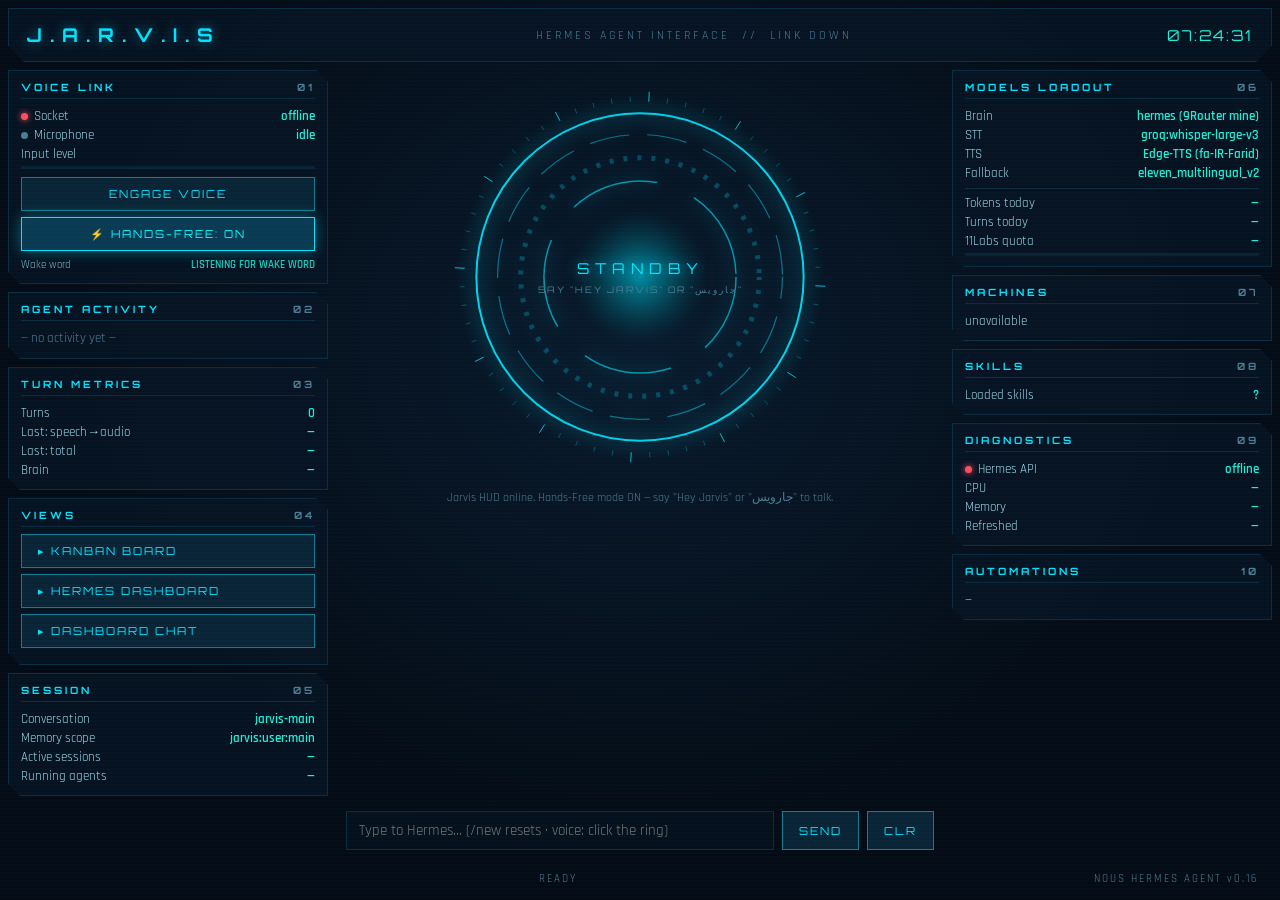
==== server/hud/index.html @ f16471d5 "fix(stt): remove artificial hallucination filter that dropped valid user speech" ====
<!DOCTYPE html>
<html lang="en">
<head>
<meta charset="utf-8">
<meta name="viewport" content="width=device-width, initial-scale=1">
<title>JARVIS</title>
<meta name="apple-mobile-web-app-capable" content="yes">
<meta name="apple-mobile-web-app-status-bar-style" content="black-translucent">
<meta name="apple-mobile-web-app-title" content="JARVIS">
<meta name="theme-color" content="#050b14">
<link rel="preconnect" href="https://fonts.googleapis.com">
<link href="https://fonts.googleapis.com/css2?family=Orbitron:wght@500;700&family=Rajdhani:wght@400;500;600&display=swap" rel="stylesheet">
<style>
:root{
  --bg:#050b14; --panel:#081523cc; --line:#0e2c40;
  --cyan:#00e5ff; --cyan-dim:#0a7f96; --teal:#19f0d8;
  --amber:#ffb300; --red:#ff4d5e; --txt:#9fd8e8; --txt-dim:#4d7d92;
}
*{box-sizing:border-box;margin:0;padding:0}
html,body{height:100%}
body{
  background:radial-gradient(ellipse at 50% 38%, #0a1a2c 0%, var(--bg) 65%);
  color:var(--txt); font-family:'Rajdhani',sans-serif; overflow:hidden;
}
body::after{ /* scanlines */
  content:""; position:fixed; inset:0; pointer-events:none; z-index:9;
  background:repeating-linear-gradient(0deg, transparent 0 2px, #00e5ff05 2px 4px);
}
#grid{display:grid; grid-template-columns:320px 1fr 320px; grid-template-rows:54px 1fr 26px; height:100vh; gap:8px; padding:8px}
header{
  grid-column:1/4; display:flex; align-items:center; justify-content:space-between;
  border:1px solid var(--line); background:var(--panel); padding:0 18px;
  clip-path:polygon(0 0,100% 0,100% 70%,calc(100% - 16px) 100%,16px 100%,0 70%);
}
header h1{font-family:'Orbitron'; font-size:19px; letter-spacing:8px; color:var(--cyan); text-shadow:0 0 12px #00e5ff88}
header .sub{font-size:12px; letter-spacing:3px; color:var(--txt-dim)}
#clock{font-family:'Orbitron'; font-size:15px; letter-spacing:2px; color:var(--teal)}
.col{display:flex; flex-direction:column; gap:8px; overflow-y:auto; scrollbar-width:thin; scrollbar-color:var(--line) transparent}
.panel{
  border:1px solid var(--line); background:var(--panel); padding:10px 12px; position:relative;
  clip-path:polygon(0 0,calc(100% - 12px) 0,100% 12px,100% 100%,12px 100%,0 calc(100% - 12px));
}
.panel h2{
  font-family:'Orbitron'; font-size:10px; letter-spacing:3px; color:var(--cyan);
  border-bottom:1px solid var(--line); padding-bottom:5px; margin-bottom:7px;
  display:flex; justify-content:space-between;
}
.panel h2 .num{color:var(--txt-dim)}
.kv{display:flex; justify-content:space-between; font-size:13px; padding:1.5px 0}
.kv b{color:var(--teal); font-weight:600; text-align:right; max-width:60%; overflow:hidden; text-overflow:ellipsis; white-space:nowrap}
.ok{color:var(--teal)} .warn{color:var(--amber)} .err{color:var(--red)}
.dot{display:inline-block;width:7px;height:7px;border-radius:50%;margin-right:6px;background:var(--txt-dim)}
.dot.on{background:var(--teal); box-shadow:0 0 6px var(--teal)}
.dot.off{background:var(--red); box-shadow:0 0 6px var(--red)}
#center{display:flex; flex-direction:column; align-items:center; justify-content:flex-start; position:relative; overflow:hidden}
#reactorWrap{position:relative; width:min(46vh,440px); height:min(46vh,440px); cursor:pointer; flex-shrink:0}
#reactor{width:100%; height:100%}
#coreState{
  position:absolute; inset:0; display:flex; flex-direction:column; align-items:center; justify-content:center;
  pointer-events:none; font-family:'Orbitron';
}
#coreState .st{font-size:15px; letter-spacing:6px; color:var(--cyan); text-shadow:0 0 14px #00e5ffaa}
#coreState .hint{font-size:9px; letter-spacing:2px; color:var(--txt-dim); margin-top:6px}
#feed{
  width:100%; max-width:680px; flex:1; overflow-y:auto; margin-top:4px; padding:0 10px;
  display:flex; flex-direction:column; gap:6px; scrollbar-width:thin;
}
.msg{font-size:14.5px; line-height:1.35; padding:7px 11px; border:1px solid var(--line); background:#08152399; max-width:88%}
.msg.you{align-self:flex-end; border-color:#205a6e; color:#cfeefb}
.msg.jarvis{align-self:flex-start; border-left:2px solid var(--cyan)}
.msg.sys{align-self:center; color:var(--txt-dim); font-size:12px; border:none; background:none; padding:2px}
#chatRow{display:flex; gap:8px; width:100%; max-width:680px; padding:8px 10px}
#chatInput{
  flex:1; background:#06101c; border:1px solid var(--line); color:#cfeefb; padding:9px 12px;
  font-family:'Rajdhani'; font-size:15px; outline:none;
}
#chatInput:focus{border-color:var(--cyan-dim); box-shadow:0 0 8px #00e5ff33}
button.btn{
  background:#0a2435; color:var(--cyan); border:1px solid var(--cyan-dim); padding:9px 16px;
  font-family:'Orbitron'; font-size:11px; letter-spacing:2px; cursor:pointer;
}
button.btn:hover{background:#0e3349; box-shadow:0 0 10px #00e5ff44}
button.btn.danger{color:var(--red); border-color:#7a2a33; background:#240a0e}
button.btn.danger:hover{background:#3a0e15; box-shadow:0 0 10px #ff4d5e55}
button.btn.amber{color:var(--amber); border-color:#7a5a1a; background:#241c0a}
button.btn.vox-active{color:#00ffff; border-color:#00e5ff; background:#0b3b52; box-shadow:0 0 14px #00e5ff66}
#stopBtn{display:none}
#approvals{position:absolute; top:8px; left:50%; transform:translateX(-50%); z-index:20; width:min(560px,92%); display:flex; flex-direction:column; gap:8px}
.appr{border:1px solid var(--amber); background:#1a1305f2; padding:12px 14px;
  box-shadow:0 0 24px #ffb30044; animation:apprIn .25s ease-out}
@keyframes apprIn{from{transform:translateY(-12px);opacity:0}to{transform:none;opacity:1}}
.appr h3{font-family:'Orbitron'; font-size:11px; letter-spacing:3px; color:var(--amber); margin-bottom:6px}
.appr pre{font-size:12px; color:#ffd98a; white-space:pre-wrap; word-break:break-all; max-height:90px; overflow-y:auto; margin-bottom:9px}
.appr .row{display:flex; gap:10px}
.msg.live{opacity:.65; font-style:italic}
/* ---- pop-up viewer (kanban / dashboard) ---- */
#viewer{position:fixed; inset:0; z-index:40; display:none; align-items:center; justify-content:center;
  background:#02060cd9; backdrop-filter:blur(4px)}
#viewer.open{display:flex}
#viewerBox{width:90%; height:90%; position:relative; background:#050b14;
  border:1px solid var(--cyan-dim); box-shadow:0 0 60px #00e5ff2e, inset 0 0 40px #00e5ff08;
  animation:viewIn .32s cubic-bezier(.2,.9,.3,1.2);
  clip-path:polygon(0 0,calc(100% - 22px) 0,100% 22px,100% 100%,22px 100%,0 calc(100% - 22px))}
@keyframes viewIn{from{transform:scale(.88) translateY(20px);opacity:0}to{transform:none;opacity:1}}
#viewerBar{display:flex; align-items:center; justify-content:space-between; height:40px;
  padding:0 14px; border-bottom:1px solid var(--line); background:#081523}
#viewerBar h3{font-family:'Orbitron'; font-size:12px; letter-spacing:4px; color:var(--cyan);
  text-shadow:0 0 10px #00e5ff66}
#viewerBar .vbtns{display:flex; gap:8px}
#viewerIframe{width:100%; height:calc(100% - 40px); border:0; background:#0a1420}
#viewerBox::before,#viewerBox::after{content:""; position:absolute; width:26px; height:26px;
  border:2px solid var(--cyan); pointer-events:none}
#viewerBox::before{top:-2px; left:-2px; border-right:none; border-bottom:none}
#viewerBox::after{bottom:-2px; right:-2px; border-left:none; border-top:none}
.viewBtn{display:block; width:100%; text-align:left; margin-bottom:6px}

/* ---------------- boot sequence ---------------- */
#boot{position:fixed; inset:0; z-index:100; background:#020509; display:flex;
  flex-direction:column; align-items:center; justify-content:center; transition:opacity .7s}
#boot.done{opacity:0; pointer-events:none}
#boot::after{content:""; position:absolute; inset:0; pointer-events:none;
  background:repeating-linear-gradient(0deg, transparent 0 3px, #00e5ff06 3px 6px)}
#bootLogo{font-family:'Orbitron'; font-size:clamp(22px,5vw,38px); letter-spacing:14px;
  color:var(--cyan); text-shadow:0 0 34px #00e5ff99; animation:bootPulse 1.4s ease-in-out infinite}
#bootSub{font-size:11px; letter-spacing:6px; color:var(--txt-dim); margin-top:10px}
#bootLines{margin-top:30px; font-size:13px; letter-spacing:2px; color:var(--txt-dim);
  width:min(360px,80vw); min-height:140px; font-family:'Rajdhani'}
#bootLines div{opacity:0; animation:lineIn .2s forwards; padding:2px 0}
#bootLines div b{color:var(--teal); float:right}
@keyframes lineIn{to{opacity:1}}
@keyframes bootPulse{50%{opacity:.5}}
body.booting .panel, body.booting header, body.booting footer,
body.booting #chatRow, body.booting #reactorWrap, body.booting #feed{opacity:0}
body.booted .panel{animation:panelIn .55s backwards}
body.booted header{animation:panelIn .4s backwards}
@keyframes panelIn{0%{opacity:0; transform:translateY(10px)}55%{opacity:.45}65%{opacity:.95}
  75%{opacity:.35}85%{opacity:1}100%{opacity:1; transform:none}}

/* ---------------- holographic media panels ---------------- */
#holoStage{position:fixed; inset:0; z-index:38; pointer-events:none;
  perspective:1200px; transform-style:preserve-3d; overflow:hidden}
#grid{transition:transform .45s ease, filter .45s ease}
#grid.dolly{transform:scale(1.02); filter:brightness(.7)}
.holo{position:absolute; pointer-events:auto; transform-style:preserve-3d;
  --enterRotY:-20deg; --bankX:0px;
  width:min(62vw,900px); height:min(58vh,540px);
  left:50%; top:45%; translate:-50% -50%;
  background:#081523f2; border:1px solid var(--cyan-dim);
  box-shadow:0 0 40px #00e5ff33, inset 0 0 60px #00e5ff0a;
  clip-path:polygon(0 0,calc(100% - 18px) 0,100% 18px,100% 100%,18px 100%,0 calc(100% - 18px));
  animation:holoApproach .65s cubic-bezier(.34,1.56,.64,1) both}
.holo.pos-left{left:19%; --enterRotY:38deg; --bankX:-55vw; width:min(31vw,480px); height:min(40vh,380px)}
.holo.pos-right{left:81%; --enterRotY:-38deg; --bankX:55vw; width:min(31vw,480px); height:min(40vh,380px)}
@keyframes holoApproach{
  0%{opacity:0; filter:blur(10px) brightness(2.2);
     transform:translateX(var(--bankX)) translateZ(-800px) rotateX(35deg) rotateY(var(--enterRotY)) scale(.3)}
  55%{opacity:.85; filter:blur(2px) brightness(1.45);
     transform:translateX(calc(var(--bankX)*.15)) translateZ(-160px) rotateX(8deg) rotateY(calc(var(--enterRotY)*.35)) scale(.92)}
  100%{opacity:1; filter:none; transform:translateX(0) translateZ(0) rotateX(0) rotateY(0) scale(1)}}
.holo.idle{animation:holoIdle 4s ease-in-out infinite}
@keyframes holoIdle{
  0%,100%{transform:translateY(0); box-shadow:0 0 40px #00e5ff33, inset 0 0 60px #00e5ff0a}
  50%{transform:translateY(-3px); box-shadow:0 0 54px #00e5ff4d, inset 0 0 60px #00e5ff14}}
.holo.dismiss{animation:holoDismiss .6s cubic-bezier(.55,0,.85,.36) both}
.holo.dismiss .holoContentWrap{filter:saturate(0) brightness(1.6) contrast(1.4)}
@keyframes holoDismiss{
  0%{opacity:1; transform:none; filter:none}
  35%{opacity:.9; filter:blur(1px) brightness(1.5)}
  100%{opacity:0; filter:blur(14px);
    transform:translateX(calc(var(--bankX)*-.3)) translateZ(-900px) rotateX(-25deg) rotateY(calc(var(--enterRotY)*-1)) scale(.25)}}
.holoFrame{position:absolute; inset:0; width:100%; height:100%; pointer-events:none}
.holoFrame rect{fill:none; stroke:var(--cyan); stroke-width:1.5; opacity:.9;
  stroke-dasharray:100; stroke-dashoffset:100; animation:holoTrace .5s linear .15s forwards}
@keyframes holoTrace{to{stroke-dashoffset:0}}
.holoFrame path{fill:none; stroke:var(--cyan); stroke-width:2.5; opacity:0;
  filter:drop-shadow(0 0 5px var(--cyan)); animation:holoCorner .12s steps(2) .55s forwards}
@keyframes holoCorner{to{opacity:1}}
.holoBar{position:absolute; top:0; left:0; right:0; height:30px; z-index:3; display:flex;
  align-items:center; justify-content:space-between; padding:0 12px;
  border-bottom:1px solid var(--line); background:#08152399;
  font-family:'Orbitron'; font-size:10px; letter-spacing:3px; color:var(--cyan)}
.holoBar .hx{cursor:pointer; color:var(--red); font-size:13px; padding:0 4px}
.holoContentWrap{position:absolute; inset:30px 8px 8px 8px; opacity:0;
  animation:holoBodyIn .3s steps(3) .35s forwards; overflow:hidden; background:#050b14}
@keyframes holoBodyIn{0%{opacity:0}45%{opacity:.35}70%{opacity:.85}100%{opacity:1}}
.holoContent{width:100%; height:100%; border:0; object-fit:contain; background:#050b14}
.holoHex{position:absolute; inset:30px 8px 8px 8px; pointer-events:none; opacity:.5;
  background:url("data:image/svg+xml,%3Csvg xmlns='http://www.w3.org/2000/svg' width='28' height='32'%3E%3Cpath d='M14 1 27 8.5v15L14 31 1 23.5v-15z' fill='none' stroke='%2300e5ff' stroke-opacity='.3'/%3E%3C/svg%3E");
  animation:holoHexOut .4s ease .65s forwards}
@keyframes holoHexOut{to{opacity:0}}
.holoScan{position:absolute; inset:30px 8px 8px 8px; pointer-events:none; z-index:2; opacity:0;
  background:linear-gradient(180deg, transparent 0%, #00e5ff22 44%, #00e5ffbb 50%, #00e5ff22 56%, transparent 100%);
  background-size:100% 300%; animation:holoScanSweep .42s linear .33s}
@keyframes holoScanSweep{0%{opacity:1; background-position:0 -100%}100%{opacity:0; background-position:0 200%}}
.holoChroma{position:absolute; inset:0; pointer-events:none; z-index:2; mix-blend-mode:screen;
  opacity:0; animation:holoChromaFlick .38s steps(4) .35s}
.holoChroma.c1{box-shadow:inset 0 0 0 2px #ff00ff66; transform:translateX(2px)}
.holoChroma.c2{box-shadow:inset 0 0 0 2px #00ffff66; transform:translateX(-2px)}
@keyframes holoChromaFlick{0%{opacity:.85}60%{opacity:.4}100%{opacity:0}}
.holoBoot{position:absolute; right:12px; bottom:8px; z-index:3; pointer-events:none;
  font-family:monospace; font-size:9px; line-height:1.3; color:var(--teal);
  text-align:right; opacity:.85; transition:opacity .6s}

/* ---------------- mobile / narrow screens ---------------- */
@media (max-width:880px){
  .holo,.holo.pos-left,.holo.pos-right{width:94vw; height:50vh; left:50%}
  body{overflow-y:auto; overflow-x:hidden}
  #grid{display:flex; flex-direction:column; height:auto; min-height:100dvh; gap:8px}
  header{position:sticky; top:0; z-index:15; flex-shrink:0}
  header h1{font-size:15px; letter-spacing:4px}
  header .sub{display:none}
  #clock{font-size:12px}
  #center{order:1; min-height:0}
  #reactorWrap{width:min(62vw,260px); height:min(62vw,260px)}
  #coreState .st{font-size:12px; letter-spacing:4px}
  #coreState .hint{font-size:8px}
  #feed{max-height:34dvh; min-height:90px}
  .col{order:2; overflow:visible; flex-shrink:0}
  .col:last-of-type{order:3}
  footer{order:4; flex-shrink:0; padding:6px 14px}
  #viewerBox{width:97%; height:94%}
  #approvals{width:94%}
}
#activity{max-height:150px; overflow-y:auto; font-size:12.5px}
#activity div{padding:2px 0; color:var(--txt-dim)}
#activity div b{color:var(--amber)}
#skillsList,#jobsList{max-height:130px; overflow-y:auto; font-size:12.5px}
#toolsetList{max-height:170px; overflow-y:auto; scrollbar-width:thin}
#skillsList div,#jobsList div{padding:1.5px 0; white-space:nowrap; overflow:hidden; text-overflow:ellipsis}
footer{
  grid-column:1/4; display:flex; align-items:center; justify-content:space-between;
  font-size:11px; letter-spacing:2px; color:var(--txt-dim); padding:0 14px;
}
.bar{height:3px; background:#0a2435; margin-top:3px}
.bar i{display:block; height:100%; background:linear-gradient(90deg,var(--cyan-dim),var(--cyan)); width:0%; transition:width .4s}
</style>
</head>
<body>
<div id="pinGate" style="display:none; position:fixed; inset:0; z-index:200; background:#020509f2;
  flex-direction:column; align-items:center; justify-content:center; gap:14px">
  <div style="font-family:'Orbitron'; font-size:18px; letter-spacing:8px; color:var(--cyan); text-shadow:0 0 20px #00e5ff88">ACCESS CODE</div>
  <input id="pinInput" type="password" autocomplete="off" style="background:#06101c; border:1px solid var(--cyan-dim);
    color:#cfeefb; padding:10px 14px; font-family:'Orbitron'; font-size:16px; letter-spacing:4px; text-align:center; width:240px; outline:none">
  <button class="btn" id="pinBtn">AUTHENTICATE</button>
  <div id="pinMsg" style="font-size:12px; color:var(--txt-dim); letter-spacing:2px">&nbsp;</div>
</div>
<div id="boot">
  <div id="bootLogo">J.A.R.V.I.S</div>
  <div id="bootSub">HERMES NEURAL INTERFACE</div>
  <div id="bootLines"></div>
</div>
<div id="grid">
  <header>
    <h1>J.A.R.V.I.S</h1>
    <div class="sub">HERMES AGENT INTERFACE &nbsp;//&nbsp; <span id="connState">LINK DOWN</span></div>
    <div id="clock">--:--:--</div>
  </header>

  <!-- LEFT COLUMN -->
  <div class="col">
    <div class="panel"><h2><span>VOICE LINK</span><span class="num">01</span></h2>
      <div class="kv"><span><span class="dot" id="wsDot"></span>Socket</span><b id="wsState">offline</b></div>
      <div class="kv"><span><span class="dot" id="micDot"></span>Microphone</span><b id="micState">idle</b></div>
      <div class="kv"><span>Input level</span><b>&nbsp;</b></div>
      <div class="bar"><i id="levelBar"></i></div>
      <div style="margin-top:8px; display:flex; gap:6px">
        <button class="btn" id="talkBtn" style="flex:1">ENGAGE VOICE</button>
        <button class="btn danger" id="stopBtn">■ STOP</button>
      </div>
      <div style="margin-top:6px; display:flex; gap:6px">
        <button class="btn vox-active" id="voxBtn" style="flex:1" title="Hands-Free Mode: Say 'Hey Jarvis' or 'جارویس' to talk. Pauses auto-send. [Shortcut: H]">⚡ HANDS-FREE: ON</button>
      </div>
      <div class="kv" id="voxStatusRow" style="margin-top:5px; font-size:11px; opacity:0.85; display:flex">
        <span>Wake word</span><b id="voxWakeLabel" style="color:var(--cyan)">"Hey Jarvis" / "جارویس"</b>
      </div>
    </div>
    <div class="panel"><h2><span>AGENT ACTIVITY</span><span class="num">02</span></h2>
      <div id="activity"><div>— no activity yet —</div></div>
    </div>
    <div class="panel"><h2><span>TURN METRICS</span><span class="num">03</span></h2>
      <div class="kv"><span>Turns</span><b id="mTurns">0</b></div>
      <div class="kv"><span>Last: speech→audio</span><b id="mFirst">—</b></div>
      <div class="kv"><span>Last: total</span><b id="mTotal">—</b></div>
      <div class="kv"><span>Brain</span><b id="mBrain">—</b></div>
    </div>
    <div class="panel"><h2><span>VIEWS</span><span class="num">04</span></h2>
      <button class="btn viewBtn" onclick="openView('KANBAN','/kanban')">▸ KANBAN BOARD</button>
      <button class="btn viewBtn" onclick="openView('HERMES DASHBOARD','/')">▸ HERMES DASHBOARD</button>
      <button class="btn viewBtn" onclick="openView('CHAT','/chat')">▸ DASHBOARD CHAT</button>
    </div>
    <div class="panel"><h2><span>SESSION</span><span class="num">05</span></h2>
      <div class="kv"><span>Conversation</span><b>jarvis-main</b></div>
      <div class="kv"><span>Memory scope</span><b>jarvis:user:main</b></div>
      <div class="kv"><span>Active sessions</span><b id="hSessions">—</b></div>
      <div class="kv"><span>Running agents</span><b id="hAgents">—</b></div>
    </div>
  </div>

  <!-- CENTER -->
  <div id="center">
    <div id="approvals"></div>
    <div id="reactorWrap" title="Click to talk">
      <canvas id="reactor"></canvas>
      <div id="coreState"><div class="st" id="stateLabel">STANDBY</div><div class="hint" id="stateHint">CLICK RING OR SPACE TO TALK</div></div>
    </div>
    <div id="feed"></div>
    <div id="chatRow">
      <input id="chatInput" placeholder="Type to Hermes… (/new resets · voice: click the ring)" autocomplete="off">
      <button class="btn" id="sendBtn">SEND</button>
      <button class="btn" id="clearBtn" title="Clear the visible chat (history stays in Hermes)">CLR</button>
    </div>
  </div>

  <!-- RIGHT COLUMN -->
  <div class="col">
    <div class="panel"><h2><span>MODELS LOADOUT</span><span class="num">06</span></h2>
      <div class="kv"><span>Brain</span><b>hermes (9Router mine)</b></div>
      <div class="kv"><span>STT</span><b id="mLoadoutStt">groq:whisper-large-v3</b></div>
      <div class="kv"><span>TTS</span><b id="mLoadoutTts">Edge-TTS (fa-IR-Farid)</b></div>
      <div class="kv"><span>Fallback</span><b>eleven_multilingual_v2</b></div>
      <div style="border-top:1px solid var(--line); margin:6px 0 4px"></div>
      <div class="kv"><span>Tokens today</span><b id="uTok">—</b></div>
      <div class="kv" id="uCostRow" style="display:none"><span>Est. cost today</span><b id="uCost">—</b></div>
      <div class="kv"><span>Turns today</span><b id="uTurns">—</b></div>
      <div class="kv"><span>11Labs quota</span><b id="uTts">—</b></div>
      <div class="bar"><i id="ttsBar"></i></div>
    </div>
    <div class="panel"><h2><span>MACHINES</span><span class="num">07</span></h2>
      <div id="machinesList"><div class="kv"><span>loading…</span></div></div>
    </div>
    <div class="panel"><h2><span>SKILLS</span><span class="num">08</span></h2>
      <div class="kv"><span>Loaded skills</span><b id="skillCount">—</b></div>
      <div id="skillsList"></div>
    </div>
    <div class="panel"><h2><span>DIAGNOSTICS</span><span class="num">09</span></h2>
      <div class="kv"><span><span class="dot" id="apiDot"></span>Hermes API</span><b id="apiState">—</b></div>
      <div class="kv"><span>CPU</span><b id="hCpu">—</b></div>
      <div class="kv"><span>Memory</span><b id="hMem">—</b></div>
      <div class="kv"><span>Refreshed</span><b id="hWhen">—</b></div>
    </div>
    <div class="panel"><h2><span>AUTOMATIONS</span><span class="num">10</span></h2>
      <div id="jobsList"><div>—</div></div>
    </div>
  </div>

  <div id="holoStage"></div>

  <div id="viewer">
    <div id="viewerBox">
      <div id="viewerBar">
        <h3 id="viewerTitle">KANBAN</h3>
        <div class="vbtns">
          <button class="btn" id="viewerPop">OPEN TAB</button>
          <button class="btn danger" id="viewerClose">✕ CLOSE</button>
        </div>
      </div>
      <iframe id="viewerIframe" src="about:blank" title="view"></iframe>
    </div>
  </div>

  <footer>
    <span></span>
    <span id="footMsg">READY</span>
    <span>NOUS HERMES AGENT v0.16</span>
  </footer>
</div>

<script>
"use strict";
/* ============================== state ============================== */
const CONV = "jarvis-main";
let ws=null, wsReady=false, capturing=false, state="standby";
let audioCtx=null, workletNode=null, mediaStream=null, srcNode=null;
let playhead=0, activeSources=[], leftoverByte=null, audioArrived=false, serverTurnActive=false;
let level=0, turns=0;

const $=id=>document.getElementById(id);
const feed=$("feed");

/* ============================== clock ============================== */
setInterval(()=>{const d=new Date();$("clock").textContent=d.toTimeString().slice(0,8)},500);

/* ============================== reactor ============================ */
const cv=$("reactor"), ctx=cv.getContext("2d");
function sizeCanvas(){const r=cv.parentElement.getBoundingClientRect();cv.width=r.width*devicePixelRatio;cv.height=r.height*devicePixelRatio}
sizeCanvas(); addEventListener("resize",sizeCanvas);
let rot=0;
const STATE_STYLE={
  standby:{speed:.15,color:"#00e5ff",glow:18,pulse:0},
  listening:{speed:.5,color:"#19f0d8",glow:30,pulse:1},
  thinking:{speed:1.6,color:"#ffb300",glow:26,pulse:.4},
  tool:{speed:2.4,color:"#ffb300",glow:32,pulse:.6},
  speaking:{speed:.7,color:"#00e5ff",glow:34,pulse:.8},
  error:{speed:.05,color:"#ff4d5e",glow:22,pulse:0},
};
function drawRing(cx,cy,r,w,color,alpha,dash,offset){
  ctx.beginPath(); ctx.strokeStyle=color; ctx.globalAlpha=alpha; ctx.lineWidth=w;
  if(dash)ctx.setLineDash(dash); else ctx.setLineDash([]);
  ctx.lineDashOffset=offset||0;
  ctx.arc(cx,cy,r,0,Math.PI*2); ctx.stroke(); ctx.globalAlpha=1; ctx.setLineDash([]);
}
function frame(t){
  const s=STATE_STYLE[state]||STATE_STYLE.standby;
  rot+=s.speed;
  const W=cv.width,H=cv.height,cx=W/2,cy=H/2;
  const base=Math.min(W,H)*0.40;
  ctx.clearRect(0,0,W,H);
  ctx.shadowColor=s.color; ctx.shadowBlur=s.glow*devicePixelRatio;
  const pulse=1+Math.sin(t/300)*0.012*(1+s.pulse*3)+(state==="listening"?level*0.10:0);
  drawRing(cx,cy,base*pulse,2*devicePixelRatio,s.color,.9);
  drawRing(cx,cy,base*.86,1.2*devicePixelRatio,s.color,.45,[40,18],rot*2);
  drawRing(cx,cy,base*.72,5*devicePixelRatio,s.color,.25,[4,10],-rot*3);
  drawRing(cx,cy,base*.58,1.5*devicePixelRatio,s.color,.6,[90,40],rot*1.2);
  // ticks
  ctx.shadowBlur=0;
  for(let i=0;i<60;i++){
    const a=(i/60)*Math.PI*2+rot/180;
    const r1=base*1.06,r2=base*(i%5===0?1.12:1.09);
    ctx.beginPath(); ctx.strokeStyle=s.color; ctx.globalAlpha=i%5===0?.8:.3;
    ctx.lineWidth=devicePixelRatio;
    ctx.moveTo(cx+Math.cos(a)*r1,cy+Math.sin(a)*r1);
    ctx.lineTo(cx+Math.cos(a)*r2,cy+Math.sin(a)*r2); ctx.stroke();
  }
  ctx.globalAlpha=1;
  // core
  ctx.shadowColor=s.color; ctx.shadowBlur=40*devicePixelRatio;
  const g=ctx.createRadialGradient(cx,cy,0,cx,cy,base*.42);
  g.addColorStop(0,s.color+"55"); g.addColorStop(1,"transparent");
  ctx.fillStyle=g; ctx.beginPath(); ctx.arc(cx,cy,base*.42,0,Math.PI*2); ctx.fill();
  ctx.shadowBlur=0;
  requestAnimationFrame(frame);
}
requestAnimationFrame(frame);

function setState(st,label,hint){
  state=st;
  $("stateLabel").textContent=label;
  if(hint!==undefined){
    $("stateHint").textContent=hint;
  } else if(st==="standby"){
    $("stateHint").textContent=(typeof handsFree!=="undefined" && handsFree)?'SAY "HEY JARVIS" OR "جارویس"':'CLICK RING OR SPACE TO TALK';
  }
}

/* ============================== feed =============================== */
function addMsg(cls,text){
  const d=document.createElement("div"); d.className="msg "+cls; d.textContent=text;
  feed.appendChild(d); feed.scrollTop=feed.scrollHeight;
  while(feed.children.length>80)feed.removeChild(feed.firstChild);
  return d;
}
function addActivity(text,toolName,preview){
  const a=$("activity");
  if(a.firstChild&&a.firstChild.textContent.startsWith("—"))a.innerHTML="";
  const d=document.createElement("div");
  const esc=s=>String(s||"").replace(/[<>&]/g,c=>({"<":"&lt;",">":"&gt;","&":"&amp;"}[c]));
  d.innerHTML=toolName?`▸ tool <b>${esc(toolName)}</b> <span style="opacity:.7">${esc((preview||"").slice(0,60))}</span>`:`▸ ${esc(text)}`;
  a.prepend(d); while(a.children.length>40)a.removeChild(a.lastChild);
}

/* live partial transcript bubble */
let liveEl=null, currentRun=null;
function showLive(text){
  if(!text)return;
  if(!liveEl){liveEl=addMsg("you live","");}
  liveEl.textContent=text; feed.scrollTop=feed.scrollHeight;
}
function clearLive(){ if(liveEl){liveEl.remove(); liveEl=null;} }
function showStop(on){ $("stopBtn").style.display=on?"block":"none"; }
function stopRun(){
  stopPlayback();
  clearLive();
  if(typeof capturing!=="undefined" && capturing) stopTalk("abort");
  if(wsReady)ws.send(JSON.stringify({type:"stop_run"}));
  showStop(false);
  setState("standby","STANDBY");
  if(typeof handsFree!=="undefined" && handsFree && !capturing) startWakeListening();
}

/* approval cards */
function showApproval(e){
  const data=e.data||{};
  const esc=s=>String(s||"").replace(/[<>&]/g,c=>({"<":"&lt;",">":"&gt;","&":"&amp;"}[c]));
  const id=data.approval_id||data.id||"";
  const desc=data.preview||data.command||data.description||JSON.stringify(data).slice(0,300);
  const card=document.createElement("div"); card.className="appr";
  card.innerHTML=`<h3>⚠ APPROVAL REQUIRED</h3><pre>${esc(desc)}</pre>
    <div class="row"><button class="btn">ALLOW</button><button class="btn danger">DENY</button></div>`;
  const [allowB,denyB]=card.querySelectorAll("button");
  const send=dec=>{ if(wsReady)ws.send(JSON.stringify({type:"approval_decision",run_id:e.run_id||currentRun,approval_id:id,decision:dec})); card.remove(); };
  allowB.onclick=()=>send("allow"); denyB.onclick=()=>send("deny");
  $("approvals").appendChild(card);
  addActivity("approval requested");
}

/* ============================== websocket ========================== */
function wsUrl(){return (location.protocol==="https:"?"wss://":"ws://")+location.host+"/ws"}
function connect(){
  ws=new WebSocket(wsUrl()); ws.binaryType="arraybuffer";
  ws.onopen=()=>{wsReady=true;$("wsDot").className="dot on";$("wsState").textContent="online";$("connState").textContent="LINK ACTIVE";$("footMsg").textContent="VOICE SERVER CONNECTED"};
  ws.onclose=()=>{wsReady=false;$("wsDot").className="dot off";$("wsState").textContent="offline";$("connState").textContent="LINK DOWN";setState("standby","STANDBY");setTimeout(connect,3000)};
  ws.onerror=()=>{};
  ws.onmessage=ev=>{
    if(ev.data instanceof ArrayBuffer){playChunk(ev.data);return}
    let e; try{e=JSON.parse(ev.data)}catch{return}
    if(e.type==="summon_panel"){ summonPanel(e); }
    else if(e.type==="dismiss_panels"){ dismissAllPanels(); }
    else if(e.type==="partial_transcript"){
      if(e.text && e.text.trim()){
        speechDetectedInTurn = true;
        if(!speechStartTime) speechStartTime = Date.now();
        consecutiveSilenceMs = 0;
      }
      showLive(e.text);
    }
    else if(e.type==="transcript"){ clearLive(); if(e.text)addMsg("you",e.text); }
    else if(e.type==="run_started"){ currentRun=e.run_id; showStop(true); }
    else if(e.type==="approval_request"){ showApproval(e); }
    else if(e.type==="agent_status"){
      if(e.state==="thinking"){setState("thinking","PROCESSING");showStop(true)}
      else if(e.state==="tool_use"){setState("tool","WORKING");addActivity("",e.tool||"tool",e.preview)}
      else if(e.state==="speaking")setState("speaking","SPEAKING","J.A.R.V.I.S IS SPEAKING...");
      else if(e.state==="stopped"){setState("standby","STANDBY");showStop(false);stopPlayback();addMsg("sys","run stopped")}
    }
    else if(e.type==="error"){
      clearLive();
      addMsg("sys","error: "+e.message);
      setState("standby","STANDBY");
      showStop(false);
      serverTurnActive=false;
      if(typeof handsFree!=="undefined" && handsFree && !capturing) startWakeListening();
    }
    else if(e.type==="status"){
      if(e.message && (e.message.includes("cancelled") || e.message.includes("Run halted"))){
        clearLive();
        serverTurnActive=false;
        if(!capturing && state!=="speaking") setState("standby","STANDBY");
      }
    }
    else if(e.type==="done"){
      currentRun=null; showStop(false);
      serverTurnActive=false;
      const tm=e.timing||{};
      turns++; $("mTurns").textContent=turns;
      if(tm.end_of_speech_to_first_audio_seconds!=null)$("mFirst").textContent=tm.end_of_speech_to_first_audio_seconds+"s";
      if(tm.stt_model && $("mLoadoutStt")) $("mLoadoutStt").textContent=tm.stt_model;
      if(tm.tts_model && $("mLoadoutTts")) $("mLoadoutTts").textContent=tm.tts_model + (tm.voice_id ? " (" + tm.voice_id.split("-").slice(-1)[0] + ")" : "");
      $("mBrain").textContent=tm.llm_provider||"—";
      if(tm.response_text)addMsg("jarvis",tm.response_text);
      if(activeSources.length===0){
        onPlaybackEnded();
      }
    }
  };
}
connect();

/* ============================== audio out ========================== */
function ensureCtx(){
  if(!audioCtx){
    try{ audioCtx=new (window.AudioContext||window.webkitAudioContext)({sampleRate:16000}); }
    catch{ audioCtx=new (window.AudioContext||window.webkitAudioContext)(); }
  }
  if(audioCtx.state==="suspended")audioCtx.resume();
}
function playChunk(buf){
  ensureCtx();
  let bytes=new Uint8Array(buf);
  if(leftoverByte!==null){const m=new Uint8Array(bytes.length+1);m[0]=leftoverByte;m.set(bytes,1);bytes=m;leftoverByte=null}
  if(bytes.length%2===1){leftoverByte=bytes[bytes.length-1];bytes=bytes.subarray(0,bytes.length-1)}
  if(!bytes.length)return;
  const i16=new Int16Array(bytes.buffer,bytes.byteOffset,bytes.length/2);
  const f32=new Float32Array(i16.length);
  for(let i=0;i<i16.length;i++)f32[i]=i16[i]/32768;
  const ab=audioCtx.createBuffer(1,f32.length,16000); ab.copyToChannel(f32,0);
  const src=audioCtx.createBufferSource(); src.buffer=ab; src.connect(audioCtx.destination);
  const t=Math.max(audioCtx.currentTime+0.06,playhead);
  src.start(t); playhead=t+ab.duration;
  activeSources.push(src);
  src.onended=()=>{
    activeSources=activeSources.filter(x=>x!==src);
    if(!serverTurnActive && activeSources.length===0){
      onPlaybackEnded();
    }
  };
  audioArrived=true;
}
function onPlaybackEnded(){
  if(capturing) return;
  if(handsFree){
    // Continuous Conversation: automatically stay listening for the user's follow-up reply!
    setTimeout(()=>{
      if(handsFree && !capturing){
        console.log("Continuous Conversation: listening for user follow-up...");
        startTalk(true);
      }
    }, 450);
  } else {
    setState("standby","STANDBY");
  }
}
function stopPlayback(){ activeSources.forEach(s=>{try{s.stop()}catch{}}); activeSources=[]; playhead=0; }

/* ============================== Wake Word & Hands-Free ============= */
let recognition = null;
let handsFree = true;
let wakeRestartTimer = null;
let wakeActive = false;

function playChime(type="wake"){
  try{
    ensureCtx();
    const now = audioCtx.currentTime;
    const osc = audioCtx.createOscillator();
    const gain = audioCtx.createGain();
    osc.connect(gain);
    gain.connect(audioCtx.destination);
    if(type === "wake"){
      // Sci-fi two-tone chime: 587Hz -> 880Hz
      osc.type = "sine";
      osc.frequency.setValueAtTime(587.33, now);
      osc.frequency.exponentialRampToValueAtTime(880.00, now + 0.12);
      gain.gain.setValueAtTime(0.001, now);
      gain.gain.linearRampToValueAtTime(0.25, now + 0.03);
      gain.gain.exponentialRampToValueAtTime(0.001, now + 0.28);
      osc.start(now);
      osc.stop(now + 0.3);
    } else if(type === "send"){
      // Soft audio send tone: 880Hz -> 659Hz
      osc.type = "sine";
      osc.frequency.setValueAtTime(880.00, now);
      osc.frequency.exponentialRampToValueAtTime(659.25, now + 0.09);
      gain.gain.setValueAtTime(0.14, now);
      gain.gain.exponentialRampToValueAtTime(0.001, now + 0.16);
      osc.start(now);
      osc.stop(now + 0.18);
    }
  }catch(e){}
}

let wakeLastFiredAt = 0;  // timestamp of last wake trigger — used to enforce cooldown

function initWakeEngine(){
  const SpeechRec = window.SpeechRecognition || window.webkitSpeechRecognition;
  if(!SpeechRec){
    console.warn("SpeechRecognition API not available in this browser");
    return false;
  }
  if(recognition) return true;
  try{
    recognition = new SpeechRec();
    recognition.continuous = true;
    recognition.interimResults = true;
    recognition.maxAlternatives = 3;

    recognition.onresult = (event) => {
      if(!handsFree || capturing) return;
      // Cooldown: ignore wake results for 2s after last trigger (prevents chime/reply feedback)
      if(Date.now() - wakeLastFiredAt < 2000) return;
      for (let i = event.resultIndex; i < event.results.length; ++i) {
        const res = event.results[i];
        for (let j = 0; j < res.length; ++j) {
          const phrase = (res[j].transcript || "").toLowerCase().trim();
          if (
            phrase.includes("jarvis") ||
            phrase.includes("جارویس") ||
            phrase.includes("هی جارویس") ||
            phrase.includes("hey jarvis") ||
            phrase.includes("hi jarvis")
          ) {
            console.log("Wake word triggered:", phrase);
            wakeLastFiredAt = Date.now();
            stopWakeListening();
            playChime("wake");
            setState("listening", "WAKE DETECTED!", "START TALKING NOW...");
            setTimeout(() => {
              if(!capturing) startTalk();
            }, 80);
            return;
          }
        }
      }
    };

    recognition.onerror = (event) => {
      if(event.error === "no-speech") return;
      console.warn("Wake speech error:", event.error);
      if(event.error === "not-allowed" || event.error === "service-not-allowed"){
        handsFree = false;
        updateVoxUI();
        addMsg("sys", "Microphone permission required for Hands-Free mode");
      }
    };

    recognition.onend = () => {
      wakeActive = false;
      // Only restart if: handsFree still on, not actively capturing, not speaking,
      // AND at least 2s cooldown since last wake to prevent tight restart loops
      if(handsFree && !capturing && state !== "speaking"){
        const msSinceWake = Date.now() - wakeLastFiredAt;
        const restartDelay = msSinceWake < 2000 ? (2000 - msSinceWake) : 400;
        clearTimeout(wakeRestartTimer);
        wakeRestartTimer = setTimeout(() => {
          startWakeListening();
        }, restartDelay);
      }
    };
    return true;
  }catch(err){
    console.warn("Wake init error:", err);
    return false;
  }
}

function startWakeListening(){
  if(!handsFree || capturing || state === "speaking") return;
  if(!recognition){
    if(!initWakeEngine()) return;
  }
  if(!wakeActive){
    try{
      recognition.start();
      wakeActive = true;
      $("voxWakeLabel").textContent = "LISTENING FOR WAKE WORD";
      $("voxWakeLabel").style.color = "var(--teal)";
    }catch(e){
      wakeActive = false;
    }
  }
}

function stopWakeListening(){
  clearTimeout(wakeRestartTimer);
  wakeActive = false;
  if(recognition){
    try{ recognition.stop(); }catch(e){}
  }
  $("voxWakeLabel").textContent = '"Hey Jarvis" / "جارویس"';
  $("voxWakeLabel").style.color = "var(--cyan)";
}

function toggleHandsFree(){
  handsFree = !handsFree;
  updateVoxUI();
  if(capturing){
    stopTalk("abort");
  }
  clearLive();
  if(handsFree){
    ensureCtx();
    addMsg("sys", 'Hands-Free mode ON. Say "Hey Jarvis" or "جارویس" to talk.');
    startWakeListening();
    if(state === "standby") setState("standby", "STANDBY");
  } else {
    stopWakeListening();
    addMsg("sys", "Hands-Free mode OFF (Push-to-Talk active).");
    if(state === "standby") setState("standby", "STANDBY");
  }
}

function updateVoxUI(){
  const btn = $("voxBtn");
  const row = $("voxStatusRow");
  if(handsFree){
    btn.className = "btn vox-active";
    btn.textContent = "⚡ HANDS-FREE: ON";
    row.style.display = "flex";
  } else {
    btn.className = "btn";
    btn.textContent = "⚡ HANDS-FREE: OFF";
    row.style.display = "none";
  }
}

/* ============================== audio in =========================== */
const workletCode=`
class PCM16K extends AudioWorkletProcessor{
  constructor(){super();this.frac=0;this.acc=0;this.n=0;this.out=[];}
  process(inputs){
    const ch=inputs[0][0]; if(!ch)return true;
    if(sampleRate===16000){            // context already at 16k: pass through
      for(let i=0;i<ch.length;i++){
        const v=Math.max(-1,Math.min(1,ch[i])); this.out.push(v*32767|0);
      }
    }else{                              // averaging (box-filter) downsample
      for(let i=0;i<ch.length;i++){
        this.acc+=ch[i]; this.n++; this.frac+=16000;
        if(this.frac>=sampleRate){ this.frac-=sampleRate;
          const v=Math.max(-1,Math.min(1,this.acc/this.n));
          this.out.push(v*32767|0); this.acc=0; this.n=0; }
      }
    }
    if(this.out.length>=1280){ // 80ms
      const a=new Int16Array(this.out.splice(0,1280));
      this.port.postMessage(a.buffer,[a.buffer]);
    }
    return true;
  }
}
registerProcessor("pcm16k",PCM16K);`;
let workletReady=false;
async function initMic(){
  ensureCtx();
  if(!workletReady){
    const url=URL.createObjectURL(new Blob([workletCode],{type:"application/javascript"}));
    await audioCtx.audioWorklet.addModule(url); workletReady=true;
  }
  if(!mediaStream){
    mediaStream=await navigator.mediaDevices.getUserMedia({audio:{channelCount:1,sampleRate:16000,echoCancellation:true,noiseSuppression:true,autoGainControl:true}});
    srcNode=audioCtx.createMediaStreamSource(mediaStream);
    workletNode=new AudioWorkletNode(audioCtx,"pcm16k");
    workletNode.port.onmessage=e=>{
      if(capturing&&wsReady)ws.send(e.data);
      // level meter
      const a=new Int16Array(e.data); let s=0;
      for(let i=0;i<a.length;i+=8)s+=Math.abs(a[i]);
      level=Math.min(1,(s/(a.length/8))/9000);
      if(capturing)$("levelBar").style.width=(level*100).toFixed(0)+"%";

      // Silence & Voice Activity Detection (VAD)
      // Skip VAD entirely while J.A.R.V.I.S is playing audio (prevents TTS feedback loops / false barge-ins)
      if(capturing && activeSources.length === 0){
        const now=Date.now();
        if(!speechDetectedInTurn){
          if(level > 0.040){
            speechDetectedInTurn = true;
            speechStartTime = now;
            consecutiveSilenceMs = 0;
            if(handsFree) $("stateHint").textContent = "SPEAKING... (PAUSE TO SEND)";
          }
        } else {
          if(level < 0.030){
            consecutiveSilenceMs += 80;
            // 2.0 seconds of consecutive silence + at least 800ms of prior speech -> user finished sentence
            if(consecutiveSilenceMs >= 2000 && (now - speechStartTime) >= 800){
              console.log("Silence detected (2.0s) -> auto-submitting turn");
              playChime("send");
              stopTalk("silence");
            }
          } else {
            consecutiveSilenceMs = 0;
          }
        }
        // Safety guard: max 28 seconds of continuous recording
        if(now - turnStartTime > 28000){
          stopTalk("timeout");
        }
      }
    };
    srcNode.connect(workletNode);
  }
  $("micDot").className="dot on"; $("micState").textContent="ready";
}

/* ============================== talk flow ========================== */
let speechDetectedInTurn = false;
let speechStartTime = 0;
let consecutiveSilenceMs = 0;
let turnStartTime = 0;

async function startTalk(isFollowUp=false){
  if(!wsReady){addMsg("sys","voice server offline");return}
  stopWakeListening();
  try{await initMic()}catch(err){addMsg("sys","mic blocked: "+err.message);return}
  stopPlayback();                       // barge-in
  audioArrived=false;
  speechDetectedInTurn = false;
  speechStartTime = 0;
  consecutiveSilenceMs = 0;
  turnStartTime = Date.now();

  ws.send(JSON.stringify({type:"start",sample_rate:16000,format:"pcm_s16le",channels:1,conversation:CONV}));
  capturing=true;
  serverTurnActive=true;
  $("talkBtn").textContent="■ STOP & SEND"; $("micState").textContent="LIVE";
  
  if(isFollowUp){
    setState("listening","FOLLOW-UP", "LISTENING · REPLY NOW OR PAUSE 6s TO SLEEP");
  } else {
    setState("listening","LISTENING", handsFree ? "SPEAK NOW · PAUSE 2s TO SEND" : "CLICK AGAIN OR SPACE TO SEND");
  }

  // Hands-free timeout guard:
  // In follow-up mode: wait 6.5s for user to start speaking; if no speech, sleep silently.
  // In initial wake mode: wait 8s for user to start speaking.
  if(handsFree){
    const maxWaitMs = isFollowUp ? 6500 : 8000;
    setTimeout(() => {
      if(capturing && !speechDetectedInTurn){
        console.log(`Hands-free: no speech in ${maxWaitMs/1000}s, ending follow-up`);
        stopTalk("timeout-no-speech");
      }
    }, maxWaitMs);
  }
}

async function stopTalk(reason="manual"){
  if(!capturing) return;
  capturing=false;
  $("talkBtn").textContent="ENGAGE VOICE"; $("micState").textContent="ready"; $("levelBar").style.width="0%";

  if(reason === "abort" || (handsFree && reason !== "manual" && !speechDetectedInTurn)){
    serverTurnActive = false;
    clearLive();
    if(wsReady) ws.send(JSON.stringify({type:"cancel"}));
    console.log(`Turn cancelled (${reason})`);
    setState("standby","STANDBY");
    setTimeout(() => { if(handsFree && !capturing) startWakeListening(); }, 500);
    return;
  }
  serverTurnActive = true;
  if(wsReady) ws.send(JSON.stringify({type:"stop"}));
  setState("thinking","PROCESSING");
}

async function toggleTalk(){
  if(capturing){
    stopTalk("manual");
  } else {
    startTalk();
  }
}
$("talkBtn").onclick=toggleTalk;
$("reactorWrap").onclick=toggleTalk;
$("stopBtn").onclick=stopRun;
$("voxBtn").onclick=toggleHandsFree;

/* ---- pop-up viewer ---- */
const DASH_PROXY=`https://${location.hostname}:9443`;
function openView(name,path){
  $("viewerTitle").textContent=name;
  $("viewerIframe").src=DASH_PROXY+path;
  $("viewer").classList.add("open");
}
function closeView(){
  $("viewer").classList.remove("open");
  $("viewerIframe").src="about:blank";
}
$("viewerClose").onclick=closeView;
$("viewerPop").onclick=()=>{window.open($("viewerIframe").src,"_blank");closeView()};
$("viewer").addEventListener("click",e=>{if(e.target.id==="viewer")closeView()});
addEventListener("keydown",e=>{
  if(e.key!=="Escape")return;
  if(document.querySelector(".holo:not(.dismiss)"))dismissAllPanels();
  else if($("viewer").classList.contains("open"))closeView();
  else stopRun();
});
addEventListener("keydown",e=>{
  const isTyping = document.activeElement && (
    document.activeElement.tagName === "INPUT" ||
    document.activeElement.tagName === "TEXTAREA" ||
    document.activeElement.isContentEditable
  );
  if(isTyping) return;
  if(e.code==="Space"){e.preventDefault();toggleTalk()}
  if(e.code==="KeyH"||e.key==="h"||e.key==="H"){e.preventDefault();toggleHandsFree()}
});

/* ============================== typed chat ========================= */
async function sendChat(){
  const inp=$("chatInput"); const text=inp.value.trim(); if(!text)return;
  inp.value=""; addMsg("you",text); setState("thinking","PROCESSING");
  try{
    const r=await fetch("/api/chat",{method:"POST",headers:{"Content-Type":"application/json"},
      body:JSON.stringify({input:text,conversation:CONV})});
    const j=await r.json();
    if(!r.ok)throw new Error(j.error||r.status);
    (j.tools||[]).forEach(t=>addActivity("",t.name,t.preview));
    addMsg("jarvis",j.text||"(no reply)");
    if(/^\/(new|reset|clear)\b/i.test(text)){     // slash reset → also clear the visible feed
      setTimeout(()=>{feed.innerHTML="";addMsg("sys","conversation reset");},800);
    }
  }catch(err){ addMsg("sys","chat error: "+err.message); }
  if(state!=="listening")setState("standby","STANDBY");
}
$("sendBtn").onclick=sendChat;
$("clearBtn").onclick=()=>{feed.innerHTML="";addMsg("sys","chat cleared (history stays in Hermes — type /new to reset the conversation)");};
$("chatInput").addEventListener("keydown",e=>{if(e.key==="Enter")sendChat()});

/* ============================== widgets ============================ */
async function jget(path){const r=await fetch("/api/hermes"+path);if(!r.ok)throw new Error(r.status);return r.json()}
async function refreshHealth(){
  try{
    const h=await jget("/health/detailed");
    $("apiDot").className="dot on"; $("apiState").textContent="online";
    const st=h.sessions||h.session_stats||{}; const rs=h.resources||{};
    $("hSessions").textContent=st.active??st.total??"ok";
    $("hAgents").textContent=h.running_agents??h.agents??"0";
    $("hCpu").textContent=rs.cpu_percent!=null?rs.cpu_percent+"%":"—";
    $("hMem").textContent=rs.memory_percent!=null?rs.memory_percent+"%":(rs.rss||"—");
    $("hWhen").textContent=new Date().toTimeString().slice(0,8);
  }catch{ $("apiDot").className="dot off"; $("apiState").textContent="offline"; }
}
async function refreshSkills(){
  try{
    const s=await jget("/v1/skills"); const list=Array.isArray(s)?s:(s.data||s.skills||[]);
    $("skillCount").textContent=list.length;
    $("skillsList").innerHTML=list.slice(0,14).map(x=>`<div>▸ ${x.name||x}</div>`).join("");
  }catch{ $("skillCount").textContent="?"; }
}
async function refreshJobs(){
  try{
    const j=await jget("/api/jobs"); const list=Array.isArray(j)?j:(j.jobs||j.data||[]);
    $("jobsList").innerHTML=list.length?list.slice(0,8).map(x=>
      `<div>▸ ${x.name||x.prompt?.slice(0,38)||x.id} <span class="${x.paused?"warn":"ok"}">${x.paused?"paused":"on"}</span></div>`).join("")
      :"<div>— none —</div>";
  }catch{ $("jobsList").innerHTML="<div>—</div>"; }
}
async function refreshMachines(){
  try{
    const r=await fetch("/api/machines"); const j=await r.json();
    $("machinesList").innerHTML=(j.machines||[]).map(m=>{
      const bits=[];
      if(m.cpu!=null)bits.push(`CPU ${Math.round(m.cpu)}%`);
      if(m.mem!=null)bits.push(`MEM ${Math.round(m.mem)}%`);
      if(m.gpu_util!=null)bits.push(`GPU ${Math.round(m.gpu_util)}%`);
      if(m.vram_used!=null&&m.vram_total!=null)bits.push(`VRAM ${m.vram_used}/${m.vram_total}G`);
      if(m.gpu_temp!=null)bits.push(`${m.gpu_temp}°`);
      if(!bits.length&&m.note)bits.push(m.note);
      return `<div class="kv"><span><span class="dot ${m.online?"on":"off"}"></span>${m.name}</span><b>${bits.join(" · ")||(m.online?"online":"offline")}</b></div>`;
    }).join("");
  }catch{ $("machinesList").innerHTML="<div class='kv'><span>unavailable</span></div>"; }
}
const fmtK=n=>n>=1e6?(n/1e6).toFixed(1)+"M":n>=1e3?(n/1e3).toFixed(1)+"k":String(n||0);
async function refreshUsage(){
  try{
    const r=await fetch("/api/usage"); const j=await r.json();
    const t=j.llm?.today||{};
    $("uTok").textContent=`${fmtK(t.llm_in||0)} in / ${fmtK(t.llm_out||0)} out`;
    $("uTurns").textContent=t.turns||0;
    if(j.llm?.today_cost!=null){$("uCostRow").style.display="flex";$("uCost").textContent="$"+j.llm.today_cost.toFixed(2)}
    const e=j.elevenlabs;
    if(e&&e.limit){
      const pct=Math.round(e.used/e.limit*100);
      $("uTts").textContent=`${fmtK(e.used)} / ${fmtK(e.limit)} (${100-pct}% left)`;
      $("ttsBar").style.width=pct+"%";
      $("uTts").className=pct>90?"err":pct>70?"warn":"";
    }else{
      // quota API unavailable (key needs user_read permission) → local tally
      $("uTts").textContent=fmtK(t.tts_chars||0)+" chars today";
      $("ttsBar").style.width="0%";
    }
  }catch{}
}
refreshHealth();refreshSkills();refreshJobs();refreshMachines();refreshUsage();
setInterval(refreshUsage,60000);
setInterval(refreshHealth,15000); setInterval(refreshJobs,60000); setInterval(refreshMachines,10000);
setInterval(refreshSkills,120000);

/* ====================== holographic media panels ==================== */
function holoWhoosh(up=true){
  try{
    ensureCtx();
    if(!audioCtx || audioCtx.state!=="running") return;   // needs prior user gesture
    const t=audioCtx.currentTime;
    const o1=audioCtx.createOscillator(), o2=audioCtx.createOscillator(), g=audioCtx.createGain();
    const f0=up?150:850, f1=up?850:120;
    o1.type="sawtooth"; o2.type="sine";
    o1.frequency.setValueAtTime(f0,t); o1.frequency.exponentialRampToValueAtTime(f1,t+.42);
    o2.frequency.setValueAtTime(f0*2.02,t); o2.frequency.exponentialRampToValueAtTime(f1*2.02,t+.42);
    g.gain.setValueAtTime(.0001,t);
    g.gain.exponentialRampToValueAtTime(.11,t+.07);
    g.gain.exponentialRampToValueAtTime(.0001,t+.55);
    o1.connect(g); o2.connect(g); g.connect(audioCtx.destination);
    o1.start(t); o2.start(t); o1.stop(t+.6); o2.stop(t+.6);
  }catch{}
}
function holoBootTicker(el){
  const lines=()=>Array.from({length:3},()=>
    "0x"+Math.random().toString(16).slice(2,8).toUpperCase()+"  "+
    (Math.random()*90).toFixed(4)+"N "+(Math.random()*180).toFixed(4)+"W");
  el.innerHTML=lines().join("<br>");
  const iv=setInterval(()=>{el.innerHTML=lines().join("<br>")},65);
  setTimeout(()=>{clearInterval(iv); el.style.opacity="0";
    setTimeout(()=>el.remove(),700)},1000);
}
function embedURL(src){
  const yt=src.match(/(?:youtube\.com\/(?:watch\?v=|shorts\/)|youtu\.be\/)([\w-]{6,})/);
  if(yt) return `https://www.youtube.com/embed/${yt[1]}?autoplay=1`;
  return src;
}
let lastSummon={key:"",t:0};
function summonPanel(opts){
  const o=opts||{};
  const media=o.media||o.type||"iframe", src=o.src||"", title=(o.title||"INCOMING FEED").toUpperCase();
  // dedupe: stale WS reconnects can deliver the same broadcast multiple times
  const key=media+"|"+src+"|"+title;
  if(key===lastSummon.key && Date.now()-lastSummon.t<8000) return null;
  lastSummon={key, t:Date.now()};
  const position=["left","right","center"].includes(o.position)?o.position:"center";
  const p=document.createElement("div");
  p.className="holo pos-"+position; p.dataset.fx="hologram";
  let inner="";
  const esrc=encodeURI(src);
  if(media==="image") inner=`<img class="holoContent" src="${esrc}" alt="">`;
  else if(media==="video" && !/youtube|youtu\.be/.test(src))
    inner=`<video class="holoContent" src="${esrc}" controls autoplay playsinline></video>`;
  else inner=`<iframe class="holoContent" src="${embedURL(src)}" allow="autoplay; fullscreen; encrypted-media"></iframe>`;
  p.innerHTML=`
    <svg class="holoFrame" preserveAspectRatio="none" viewBox="0 0 100 100">
      <rect x="0.5" y="0.5" width="99" height="99" pathLength="100" vector-effect="non-scaling-stroke"/>
      <path d="M0.5 8 V0.5 H8" vector-effect="non-scaling-stroke"/>
      <path d="M92 0.5 H99.5 V8" vector-effect="non-scaling-stroke"/>
      <path d="M99.5 92 V99.5 H92" vector-effect="non-scaling-stroke"/>
      <path d="M8 99.5 H0.5 V92" vector-effect="non-scaling-stroke"/>
    </svg>
    <div class="holoBar"><span>◈ ${title}</span><span class="hx" title="dismiss">✕</span></div>
    <div class="holoContentWrap">${inner}</div>
    <div class="holoHex"></div>
    <div class="holoScan"></div>
    <div class="holoChroma c1"></div>
    <div class="holoChroma c2"></div>
    <div class="holoBoot"></div>`;
  $("holoStage").appendChild(p);
  holoWhoosh(true);
  // camera dolly: the whole HUD recedes briefly while the panel arrives
  document.getElementById("grid").classList.add("dolly");
  setTimeout(()=>document.getElementById("grid").classList.remove("dolly"),900);
  holoBootTicker(p.querySelector(".holoBoot"));
  p.addEventListener("animationend",e=>{
    if(e.animationName==="holoApproach") p.classList.add("idle");
    if(e.animationName==="holoDismiss") p.remove();
  });
  p.querySelector(".hx").onclick=()=>dismissPanel(p);
  addActivity("hologram: "+title.toLowerCase());
  return p;
}
function dismissPanel(p){
  if(!p||p.classList.contains("dismiss"))return;
  p.classList.remove("idle");
  holoWhoosh(false);
  p.classList.add("dismiss");
  setTimeout(()=>p.remove(),700);  // safety net if animationend is missed
}
function dismissAllPanels(){document.querySelectorAll(".holo").forEach(dismissPanel)}
window.summonPanel=summonPanel; window.dismissAllPanels=dismissAllPanels;

/* ============================== auth gate ========================== */
async function checkAuth(){
  try{
    const r=await fetch("/api/usage");
    if(r.status===401){showPinGate();return false}
  }catch{}
  return true;
}
function showPinGate(){
  $("pinGate").style.display="flex";
  $("pinInput").focus();
}
$("pinBtn").onclick=async()=>{
  const v=$("pinInput").value.trim(); if(!v)return;
  document.cookie=`jarvis_token=${encodeURIComponent(v)}; path=/; max-age=31536000; secure; samesite=lax`;
  const r=await fetch("/api/usage");
  if(r.status===401){$("pinMsg").textContent="ACCESS DENIED";$("pinInput").value="";return}
  location.reload();
};
$("pinInput")&&$("pinInput").addEventListener("keydown",e=>{if(e.key==="Enter")$("pinBtn").click()});
checkAuth();

/* ============================== boot sequence ====================== */
const sleep=ms=>new Promise(r=>setTimeout(r,ms));
const BOOT_LINES=[
  ["INITIALIZING NEURAL INTERFACE",380],["LOADING HUD MODULES",300],
  ["CONNECTING HERMES CORE",650],["VOICE LINK ESTABLISHED",420],
  ["MEMORY SYSTEMS SYNCHRONIZED",420],["WEAPONS OFFLINE. KETTLE ONLINE.",300],
  ["ALL SYSTEMS NOMINAL",550],
];
let bootRunning=false;
async function bootSequence(full){
  if(bootRunning)return; bootRunning=true;
  const boot=$("boot");
  boot.classList.remove("done"); boot.style.display="flex";
  document.body.classList.remove("booted"); document.body.classList.add("booting");
  const bl=$("bootLines"); bl.innerHTML="";
  const scale=full?1:0.32;
  for(const [t,d] of BOOT_LINES){
    if(!full&&t.startsWith("WEAPONS"))continue;   // easter egg only in full boot
    const div=document.createElement("div"); div.innerHTML="▸ "+t+" <b>OK</b>";
    bl.appendChild(div); await sleep(d*scale);
  }
  await sleep(full?350:120);
  // staggered panel power-on
  document.querySelectorAll(".panel").forEach((p,i)=>p.style.animationDelay=(120+i*95)+"ms");
  boot.classList.add("done");
  document.body.classList.remove("booting"); document.body.classList.add("booted");
  if(full){
    try{
      const h=new Date().getHours();
      const f=h<12?"morning":h<18?"afternoon":"evening";
      await new Audio("audio/boot_"+f+".mp3").play();
    }catch{/* audio needs a user gesture; B-key boots always have one */}
  }
  setTimeout(()=>{boot.style.display="none"},900);
  bootRunning=false;
}
addEventListener("keydown",e=>{
  if((e.key==="b"||e.key==="B")&&document.activeElement!==$("chatInput"))bootSequence(true);
});
bootSequence(new URLSearchParams(location.search).get("boot")==="full");

const unlockAudioAndWake = () => {
  ensureCtx();
  if(handsFree && !capturing && state !== "speaking") {
    startWakeListening();
  }
};
document.addEventListener("click", unlockAudioAndWake, { once: true });
document.addEventListener("keydown", unlockAudioAndWake, { once: true });

if(handsFree){
  updateVoxUI();
  startWakeListening();
  addMsg("sys", 'Jarvis HUD online. Hands-Free mode ON — say "Hey Jarvis" or "جارویس" to talk.');
} else {
  addMsg("sys", "Jarvis HUD online. Click the ring or press Space to talk.");
}
</script>
</body>
</html>
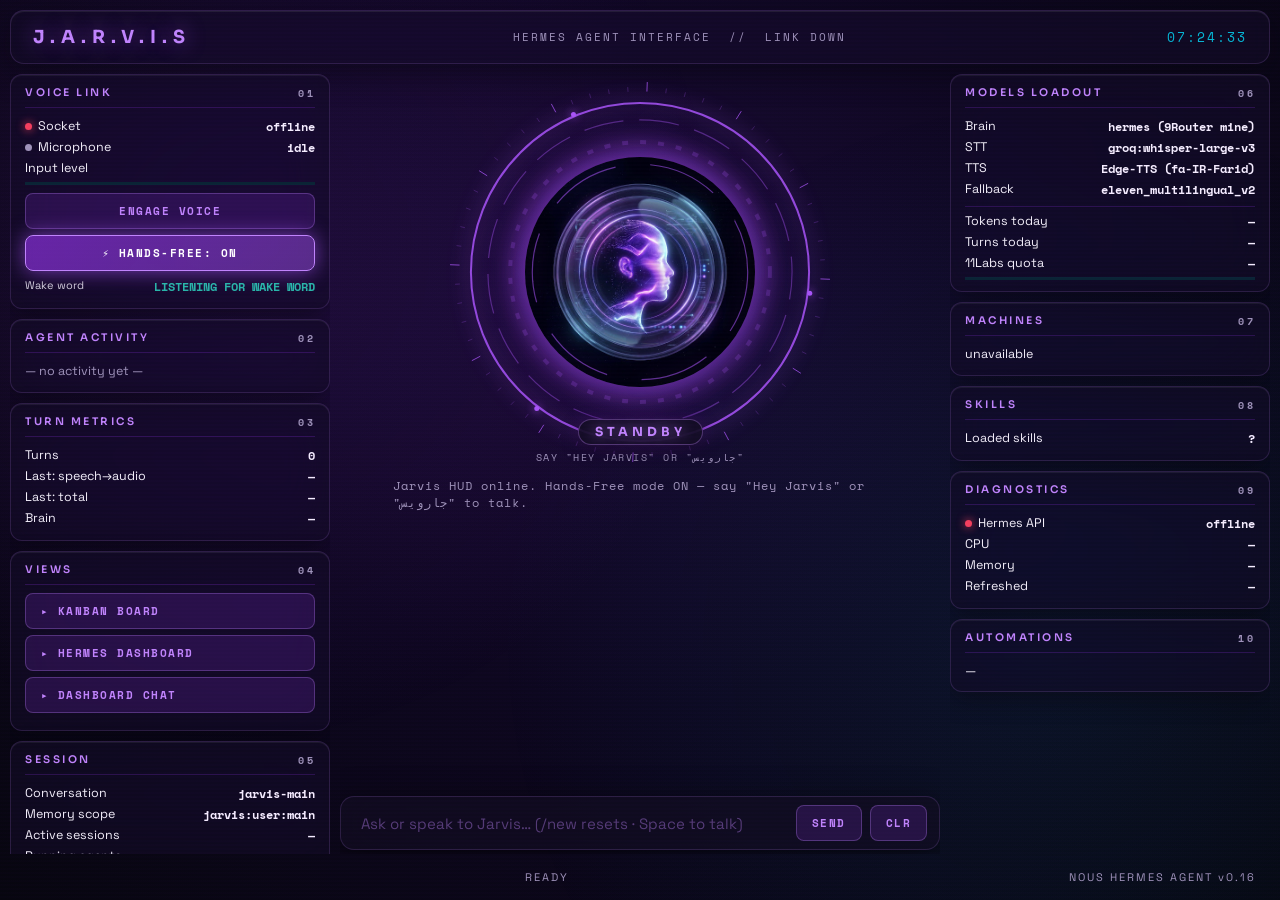
==== commit 224345f3: "feat(hud): modern holographic female assistant UI with Stitch Aetheria design system" ====
--- a/server/hud/index.html
+++ b/server/hud/index.html
@@ -9,124 +9,221 @@
 <meta name="apple-mobile-web-app-title" content="JARVIS">
 <meta name="theme-color" content="#050b14">
 <link rel="preconnect" href="https://fonts.googleapis.com">
-<link href="https://fonts.googleapis.com/css2?family=Orbitron:wght@500;700&family=Rajdhani:wght@400;500;600&display=swap" rel="stylesheet">
+<link rel="preconnect" href="https://fonts.gstatic.com" crossorigin>
+<link href="https://fonts.googleapis.com/css2?family=Sora:wght@400;500;600;700&family=Space+Grotesk:wght@400;500;600;700&family=Space+Mono:ital,wght@0,400;0,700;1,400&display=swap" rel="stylesheet">
 <style>
 :root{
-  --bg:#050b14; --panel:#081523cc; --line:#0e2c40;
-  --cyan:#00e5ff; --cyan-dim:#0a7f96; --teal:#19f0d8;
-  --amber:#ffb300; --red:#ff4d5e; --txt:#9fd8e8; --txt-dim:#4d7d92;
+  --bg:#07060f;
+  --bg-radial:radial-gradient(ellipse at 50% 32%, #190b34 0%, #0d071e 48%, #07060f 100%);
+  --panel:rgba(18, 13, 34, 0.68);
+  --panel-border:rgba(192, 132, 252, 0.16);
+  --panel-border-glow:rgba(192, 132, 252, 0.45);
+  --line:rgba(147, 51, 234, 0.22);
+  
+  --violet:#9333ea;
+  --amethyst:#a855f7;
+  --lilac:#c084fc;
+  --cyan-hud:#06b6d4;
+  --rose-gold:#f472b6;
+  --amber:#fbbf24;
+  --red:#f43f5e;
+  --teal:#2dd4bf;
+  
+  --txt:#f3effa;
+  --txt-dim:#9f93ba;
+  --txt-glow:#f5edff;
 }
 *{box-sizing:border-box;margin:0;padding:0}
 html,body{height:100%}
 body{
-  background:radial-gradient(ellipse at 50% 38%, #0a1a2c 0%, var(--bg) 65%);
-  color:var(--txt); font-family:'Rajdhani',sans-serif; overflow:hidden;
-}
-body::after{ /* scanlines */
+  background:var(--bg-radial);
+  color:var(--txt); font-family:'Space Grotesk',sans-serif; overflow:hidden;
+}
+body::before{
+  content:""; position:fixed; inset:0; pointer-events:none; z-index:0;
+  background:radial-gradient(circle at 18% 28%, rgba(147,51,234,0.12) 0%, transparent 40%),
+             radial-gradient(circle at 82% 72%, rgba(6,182,212,0.08) 0%, transparent 45%);
+}
+body::after{
   content:""; position:fixed; inset:0; pointer-events:none; z-index:9;
-  background:repeating-linear-gradient(0deg, transparent 0 2px, #00e5ff05 2px 4px);
-}
-#grid{display:grid; grid-template-columns:320px 1fr 320px; grid-template-rows:54px 1fr 26px; height:100vh; gap:8px; padding:8px}
+  background:repeating-linear-gradient(0deg, transparent 0 2px, rgba(168,85,247,0.015) 2px 4px);
+}
+#grid{display:grid; grid-template-columns:320px 1fr 320px; grid-template-rows:54px 1fr 26px; height:100vh; gap:10px; padding:10px; position:relative; z-index:1}
 header{
   grid-column:1/4; display:flex; align-items:center; justify-content:space-between;
-  border:1px solid var(--line); background:var(--panel); padding:0 18px;
-  clip-path:polygon(0 0,100% 0,100% 70%,calc(100% - 16px) 100%,16px 100%,0 70%);
-}
-header h1{font-family:'Orbitron'; font-size:19px; letter-spacing:8px; color:var(--cyan); text-shadow:0 0 12px #00e5ff88}
-header .sub{font-size:12px; letter-spacing:3px; color:var(--txt-dim)}
-#clock{font-family:'Orbitron'; font-size:15px; letter-spacing:2px; color:var(--teal)}
-.col{display:flex; flex-direction:column; gap:8px; overflow-y:auto; scrollbar-width:thin; scrollbar-color:var(--line) transparent}
+  border:1px solid var(--panel-border); background:var(--panel);
+  backdrop-filter:blur(24px) saturate(180%); -webkit-backdrop-filter:blur(24px) saturate(180%);
+  border-radius:14px; padding:0 22px;
+  box-shadow:0 8px 32px -4px rgba(7,6,15,0.7), inset 0 1px 0 rgba(255,255,255,0.08);
+}
+header h1{
+  font-family:'Sora',sans-serif; font-size:18px; font-weight:700;
+  letter-spacing:6px; color:var(--lilac);
+  text-shadow:0 0 20px rgba(168,85,247,0.7);
+}
+header .sub{font-family:'Space Mono',monospace; font-size:11px; letter-spacing:2px; color:var(--txt-dim)}
+#clock{font-family:'Space Mono',monospace; font-size:13px; letter-spacing:2px; color:var(--cyan-hud)}
+.col{display:flex; flex-direction:column; gap:10px; overflow-y:auto; scrollbar-width:thin; scrollbar-color:var(--panel-border) transparent}
 .panel{
-  border:1px solid var(--line); background:var(--panel); padding:10px 12px; position:relative;
-  clip-path:polygon(0 0,calc(100% - 12px) 0,100% 12px,100% 100%,12px 100%,0 calc(100% - 12px));
+  border:1px solid var(--panel-border); background:var(--panel);
+  backdrop-filter:blur(24px) saturate(180%); -webkit-backdrop-filter:blur(24px) saturate(180%);
+  border-radius:12px; padding:11px 14px; position:relative;
+  box-shadow:0 8px 24px -4px rgba(7,6,15,0.6), inset 0 1px 0 rgba(255,255,255,0.06);
+  transition:border-color .25s ease, box-shadow .25s ease;
+}
+.panel:hover{
+  border-color:var(--panel-border-glow);
+  box-shadow:0 8px 32px -4px rgba(147,51,234,0.22), inset 0 1px 0 rgba(255,255,255,0.1);
 }
 .panel h2{
-  font-family:'Orbitron'; font-size:10px; letter-spacing:3px; color:var(--cyan);
-  border-bottom:1px solid var(--line); padding-bottom:5px; margin-bottom:7px;
+  font-family:'Sora',sans-serif; font-size:10.5px; font-weight:600; letter-spacing:2.5px; color:var(--lilac);
+  border-bottom:1px solid var(--line); padding-bottom:6px; margin-bottom:8px;
   display:flex; justify-content:space-between;
 }
-.panel h2 .num{color:var(--txt-dim)}
-.kv{display:flex; justify-content:space-between; font-size:13px; padding:1.5px 0}
-.kv b{color:var(--teal); font-weight:600; text-align:right; max-width:60%; overflow:hidden; text-overflow:ellipsis; white-space:nowrap}
+.panel h2 .num{font-family:'Space Mono',monospace; font-size:10px; color:var(--txt-dim)}
+.kv{display:flex; justify-content:space-between; font-size:12.5px; padding:2px 0}
+.kv b{color:var(--txt-glow); font-family:'Space Mono',monospace; font-size:12px; font-weight:600; text-align:right; max-width:60%; overflow:hidden; text-overflow:ellipsis; white-space:nowrap}
 .ok{color:var(--teal)} .warn{color:var(--amber)} .err{color:var(--red)}
 .dot{display:inline-block;width:7px;height:7px;border-radius:50%;margin-right:6px;background:var(--txt-dim)}
-.dot.on{background:var(--teal); box-shadow:0 0 6px var(--teal)}
-.dot.off{background:var(--red); box-shadow:0 0 6px var(--red)}
+.dot.on{background:var(--teal); box-shadow:0 0 8px var(--teal)}
+.dot.off{background:var(--red); box-shadow:0 0 8px var(--red)}
 #center{display:flex; flex-direction:column; align-items:center; justify-content:flex-start; position:relative; overflow:hidden}
-#reactorWrap{position:relative; width:min(46vh,440px); height:min(46vh,440px); cursor:pointer; flex-shrink:0}
-#reactor{width:100%; height:100%}
+#reactorWrap{
+  position:relative; width:min(44vh,430px); height:min(44vh,430px);
+  cursor:pointer; flex-shrink:0; display:flex; align-items:center; justify-content:center;
+}
+#avatarAura{
+  position:absolute; width:52%; height:52%; border-radius:50%; pointer-events:none;
+  background:radial-gradient(circle, rgba(168,85,247,0.35) 0%, rgba(147,51,234,0.15) 50%, transparent 75%);
+  filter:blur(22px); z-index:1; animation:auraBreathe 4s ease-in-out infinite;
+}
+@keyframes auraBreathe{0%,100%{opacity:0.6; transform:scale(0.95)} 50%{opacity:1; transform:scale(1.15)}}
+#avatarImg{
+  position:absolute; width:58%; height:58%; border-radius:50%; object-fit:cover;
+  pointer-events:none; z-index:2;
+  box-shadow:0 0 40px rgba(147,51,234,0.5), inset 0 0 20px rgba(192,132,252,0.4);
+  transition:transform .2s cubic-bezier(0.1,0.9,0.2,1), filter .25s ease;
+  filter:drop-shadow(0 0 16px rgba(168,85,247,0.6));
+}
+#reactor{position:absolute; inset:0; width:100%; height:100%; z-index:3; pointer-events:none}
 #coreState{
-  position:absolute; inset:0; display:flex; flex-direction:column; align-items:center; justify-content:center;
-  pointer-events:none; font-family:'Orbitron';
-}
-#coreState .st{font-size:15px; letter-spacing:6px; color:var(--cyan); text-shadow:0 0 14px #00e5ffaa}
-#coreState .hint{font-size:9px; letter-spacing:2px; color:var(--txt-dim); margin-top:6px}
+  position:absolute; bottom:6px; left:50%; transform:translateX(-50%);
+  display:flex; flex-direction:column; align-items:center; justify-content:center;
+  pointer-events:none; z-index:4; width:100%;
+}
+#coreState .st{
+  font-family:'Sora',sans-serif; font-size:12.5px; font-weight:700; letter-spacing:4px;
+  color:var(--lilac); text-shadow:0 0 14px rgba(192,132,252,0.8);
+  background:rgba(18,13,34,0.85); border:1px solid rgba(192,132,252,0.35);
+  padding:4px 16px; border-radius:24px; backdrop-filter:blur(12px);
+  box-shadow:0 4px 16px rgba(0,0,0,0.5), 0 0 16px rgba(147,51,234,0.25);
+}
+#coreState .hint{
+  font-family:'Space Mono',monospace; font-size:9.5px; letter-spacing:1.5px;
+  color:var(--txt-dim); margin-top:5px;
+}
 #feed{
-  width:100%; max-width:680px; flex:1; overflow-y:auto; margin-top:4px; padding:0 10px;
-  display:flex; flex-direction:column; gap:6px; scrollbar-width:thin;
-}
-.msg{font-size:14.5px; line-height:1.35; padding:7px 11px; border:1px solid var(--line); background:#08152399; max-width:88%}
-.msg.you{align-self:flex-end; border-color:#205a6e; color:#cfeefb}
-.msg.jarvis{align-self:flex-start; border-left:2px solid var(--cyan)}
-.msg.sys{align-self:center; color:var(--txt-dim); font-size:12px; border:none; background:none; padding:2px}
-#chatRow{display:flex; gap:8px; width:100%; max-width:680px; padding:8px 10px}
+  width:100%; max-width:680px; flex:1; overflow-y:auto; margin-top:2px; padding:4px 10px;
+  display:flex; flex-direction:column; gap:8px; scrollbar-width:thin;
+  scrollbar-color:var(--panel-border) transparent;
+}
+.msg{
+  font-size:14.5px; line-height:1.45; padding:9px 14px;
+  border-radius:12px; max-width:86%; font-family:'Space Grotesk',sans-serif;
+  animation:msgIn .2s ease-out;
+}
+@keyframes msgIn{from{opacity:0; transform:translateY(6px)}to{opacity:1; transform:none}}
+.msg.you{
+  align-self:flex-end; background:rgba(147,51,234,0.22);
+  border:1px solid rgba(192,132,252,0.35); color:#faf5ff;
+  box-shadow:0 4px 16px rgba(147,51,234,0.16);
+}
+.msg.jarvis{
+  align-self:flex-start; background:rgba(22,17,44,0.85);
+  border:1px solid rgba(168,85,247,0.25); border-left:3px solid var(--amethyst);
+  color:#f1edfa; box-shadow:0 4px 20px rgba(0,0,0,0.4);
+}
+.msg.sys{
+  align-self:center; color:var(--txt-dim); font-size:11.5px;
+  font-family:'Space Mono',monospace; letter-spacing:1px;
+  border:none; background:none; padding:2px;
+}
+.msg.live{opacity:.65; font-style:italic; border-style:dashed}
+#chatRow{
+  display:flex; gap:8px; width:100%; max-width:680px; padding:8px 12px;
+  background:rgba(18,13,34,0.7); backdrop-filter:blur(24px); -webkit-backdrop-filter:blur(24px);
+  border:1px solid var(--panel-border); border-radius:14px;
+  box-shadow:0 8px 32px rgba(0,0,0,0.5); margin-bottom:4px;
+}
 #chatInput{
-  flex:1; background:#06101c; border:1px solid var(--line); color:#cfeefb; padding:9px 12px;
-  font-family:'Rajdhani'; font-size:15px; outline:none;
-}
-#chatInput:focus{border-color:var(--cyan-dim); box-shadow:0 0 8px #00e5ff33}
+  flex:1; background:transparent; border:none; color:#faf5ff;
+  font-family:'Space Grotesk',sans-serif; font-size:15px; outline:none; padding:4px 8px;
+}
+#chatInput::placeholder{color:rgba(192,132,252,0.4)}
 button.btn{
-  background:#0a2435; color:var(--cyan); border:1px solid var(--cyan-dim); padding:9px 16px;
-  font-family:'Orbitron'; font-size:11px; letter-spacing:2px; cursor:pointer;
-}
-button.btn:hover{background:#0e3349; box-shadow:0 0 10px #00e5ff44}
-button.btn.danger{color:var(--red); border-color:#7a2a33; background:#240a0e}
-button.btn.danger:hover{background:#3a0e15; box-shadow:0 0 10px #ff4d5e55}
-button.btn.amber{color:var(--amber); border-color:#7a5a1a; background:#241c0a}
-button.btn.vox-active{color:#00ffff; border-color:#00e5ff; background:#0b3b52; box-shadow:0 0 14px #00e5ff66}
+  background:rgba(147,51,234,0.18); color:var(--lilac);
+  border:1px solid rgba(192,132,252,0.3); padding:9px 15px; border-radius:8px;
+  font-family:'Space Mono',monospace; font-size:11px; font-weight:700;
+  letter-spacing:1.5px; cursor:pointer; transition:all .2s ease;
+}
+button.btn:hover{
+  background:rgba(147,51,234,0.38); border-color:var(--lilac);
+  box-shadow:0 0 16px rgba(192,132,252,0.45); color:#fff;
+}
+button.btn.danger{
+  color:var(--red); border-color:rgba(244,63,94,0.4); background:rgba(244,63,94,0.15);
+}
+button.btn.danger:hover{
+  background:rgba(244,63,94,0.35); box-shadow:0 0 14px rgba(244,63,94,0.5);
+}
+button.btn.amber{
+  color:var(--amber); border-color:rgba(251,191,36,0.4); background:rgba(251,191,36,0.15);
+}
+button.btn.vox-active{
+  color:#fff; border-color:var(--lilac);
+  background:linear-gradient(135deg, rgba(147,51,234,0.65), rgba(168,85,247,0.45));
+  box-shadow:0 0 20px rgba(168,85,247,0.65);
+}
 #stopBtn{display:none}
 #approvals{position:absolute; top:8px; left:50%; transform:translateX(-50%); z-index:20; width:min(560px,92%); display:flex; flex-direction:column; gap:8px}
-.appr{border:1px solid var(--amber); background:#1a1305f2; padding:12px 14px;
-  box-shadow:0 0 24px #ffb30044; animation:apprIn .25s ease-out}
+.appr{
+  border:1px solid var(--amber); background:rgba(26,19,5,0.95); padding:14px 16px;
+  border-radius:12px; box-shadow:0 0 24px rgba(251,191,36,0.35); animation:apprIn .25s ease-out;
+}
 @keyframes apprIn{from{transform:translateY(-12px);opacity:0}to{transform:none;opacity:1}}
-.appr h3{font-family:'Orbitron'; font-size:11px; letter-spacing:3px; color:var(--amber); margin-bottom:6px}
-.appr pre{font-size:12px; color:#ffd98a; white-space:pre-wrap; word-break:break-all; max-height:90px; overflow-y:auto; margin-bottom:9px}
+.appr h3{font-family:'Sora',sans-serif; font-size:11px; letter-spacing:3px; color:var(--amber); margin-bottom:6px}
+.appr pre{font-family:'Space Mono',monospace; font-size:12px; color:#fde68a; white-space:pre-wrap; word-break:break-all; max-height:90px; overflow-y:auto; margin-bottom:9px}
 .appr .row{display:flex; gap:10px}
-.msg.live{opacity:.65; font-style:italic}
 /* ---- pop-up viewer (kanban / dashboard) ---- */
 #viewer{position:fixed; inset:0; z-index:40; display:none; align-items:center; justify-content:center;
-  background:#02060cd9; backdrop-filter:blur(4px)}
+  background:rgba(7,6,15,0.85); backdrop-filter:blur(8px)}
 #viewer.open{display:flex}
-#viewerBox{width:90%; height:90%; position:relative; background:#050b14;
-  border:1px solid var(--cyan-dim); box-shadow:0 0 60px #00e5ff2e, inset 0 0 40px #00e5ff08;
-  animation:viewIn .32s cubic-bezier(.2,.9,.3,1.2);
-  clip-path:polygon(0 0,calc(100% - 22px) 0,100% 22px,100% 100%,22px 100%,0 calc(100% - 22px))}
+#viewerBox{width:90%; height:90%; position:relative; background:#0d081e;
+  border:1px solid var(--panel-border-glow); border-radius:16px;
+  box-shadow:0 0 60px rgba(147,51,234,0.25), inset 0 0 40px rgba(192,132,252,0.05);
+  animation:viewIn .32s cubic-bezier(.2,.9,.3,1.2); overflow:hidden}
 @keyframes viewIn{from{transform:scale(.88) translateY(20px);opacity:0}to{transform:none;opacity:1}}
-#viewerBar{display:flex; align-items:center; justify-content:space-between; height:40px;
-  padding:0 14px; border-bottom:1px solid var(--line); background:#081523}
-#viewerBar h3{font-family:'Orbitron'; font-size:12px; letter-spacing:4px; color:var(--cyan);
-  text-shadow:0 0 10px #00e5ff66}
+#viewerBar{display:flex; align-items:center; justify-content:space-between; height:42px;
+  padding:0 16px; border-bottom:1px solid var(--line); background:rgba(18,13,34,0.9)}
+#viewerBar h3{font-family:'Sora',sans-serif; font-size:12px; letter-spacing:3px; color:var(--lilac);
+  text-shadow:0 0 10px rgba(192,132,252,0.6)}
 #viewerBar .vbtns{display:flex; gap:8px}
-#viewerIframe{width:100%; height:calc(100% - 40px); border:0; background:#0a1420}
-#viewerBox::before,#viewerBox::after{content:""; position:absolute; width:26px; height:26px;
-  border:2px solid var(--cyan); pointer-events:none}
-#viewerBox::before{top:-2px; left:-2px; border-right:none; border-bottom:none}
-#viewerBox::after{bottom:-2px; right:-2px; border-left:none; border-top:none}
+#viewerIframe{width:100%; height:calc(100% - 42px); border:0; background:#07060f}
 .viewBtn{display:block; width:100%; text-align:left; margin-bottom:6px}
 
 /* ---------------- boot sequence ---------------- */
-#boot{position:fixed; inset:0; z-index:100; background:#020509; display:flex;
+#boot{position:fixed; inset:0; z-index:100; background:#07060f; display:flex;
   flex-direction:column; align-items:center; justify-content:center; transition:opacity .7s}
 #boot.done{opacity:0; pointer-events:none}
 #boot::after{content:""; position:absolute; inset:0; pointer-events:none;
-  background:repeating-linear-gradient(0deg, transparent 0 3px, #00e5ff06 3px 6px)}
-#bootLogo{font-family:'Orbitron'; font-size:clamp(22px,5vw,38px); letter-spacing:14px;
-  color:var(--cyan); text-shadow:0 0 34px #00e5ff99; animation:bootPulse 1.4s ease-in-out infinite}
-#bootSub{font-size:11px; letter-spacing:6px; color:var(--txt-dim); margin-top:10px}
+  background:repeating-linear-gradient(0deg, transparent 0 3px, rgba(168,85,247,0.02) 3px 6px)}
+#bootLogo{font-family:'Sora',sans-serif; font-size:clamp(22px,5vw,36px); font-weight:700; letter-spacing:14px;
+  color:var(--lilac); text-shadow:0 0 34px rgba(168,85,247,0.8); animation:bootPulse 1.4s ease-in-out infinite}
+#bootSub{font-family:'Space Mono',monospace; font-size:11px; letter-spacing:6px; color:var(--txt-dim); margin-top:10px}
 #bootLines{margin-top:30px; font-size:13px; letter-spacing:2px; color:var(--txt-dim);
-  width:min(360px,80vw); min-height:140px; font-family:'Rajdhani'}
+  width:min(360px,80vw); min-height:140px; font-family:'Space Grotesk'}
 #bootLines div{opacity:0; animation:lineIn .2s forwards; padding:2px 0}
-#bootLines div b{color:var(--teal); float:right}
+#bootLines div b{color:var(--teal); float:right; font-family:'Space Mono',monospace}
 @keyframes lineIn{to{opacity:1}}
 @keyframes bootPulse{50%{opacity:.5}}
 body.booting .panel, body.booting header, body.booting footer,
@@ -145,8 +242,8 @@
   --enterRotY:-20deg; --bankX:0px;
   width:min(62vw,900px); height:min(58vh,540px);
   left:50%; top:45%; translate:-50% -50%;
-  background:#081523f2; border:1px solid var(--cyan-dim);
-  box-shadow:0 0 40px #00e5ff33, inset 0 0 60px #00e5ff0a;
+  background:rgba(18,13,34,0.94); border:1px solid rgba(192,132,252,0.35);
+  box-shadow:0 0 40px rgba(147,51,234,0.3), inset 0 0 60px rgba(192,132,252,0.08);
   clip-path:polygon(0 0,calc(100% - 18px) 0,100% 18px,100% 100%,18px 100%,0 calc(100% - 18px));
   animation:holoApproach .65s cubic-bezier(.34,1.56,.64,1) both}
 .holo.pos-left{left:19%; --enterRotY:38deg; --bankX:-55vw; width:min(31vw,480px); height:min(40vh,380px)}
@@ -159,8 +256,8 @@
   100%{opacity:1; filter:none; transform:translateX(0) translateZ(0) rotateX(0) rotateY(0) scale(1)}}
 .holo.idle{animation:holoIdle 4s ease-in-out infinite}
 @keyframes holoIdle{
-  0%,100%{transform:translateY(0); box-shadow:0 0 40px #00e5ff33, inset 0 0 60px #00e5ff0a}
-  50%{transform:translateY(-3px); box-shadow:0 0 54px #00e5ff4d, inset 0 0 60px #00e5ff14}}
+  0%,100%{transform:translateY(0); box-shadow:0 0 40px rgba(147,51,234,0.3), inset 0 0 60px rgba(192,132,252,0.08)}
+  50%{transform:translateY(-3px); box-shadow:0 0 54px rgba(168,85,247,0.45), inset 0 0 60px rgba(192,132,252,0.14)}}
 .holo.dismiss{animation:holoDismiss .6s cubic-bezier(.55,0,.85,.36) both}
 .holo.dismiss .holoContentWrap{filter:saturate(0) brightness(1.6) contrast(1.4)}
 @keyframes holoDismiss{
@@ -169,19 +266,19 @@
   100%{opacity:0; filter:blur(14px);
     transform:translateX(calc(var(--bankX)*-.3)) translateZ(-900px) rotateX(-25deg) rotateY(calc(var(--enterRotY)*-1)) scale(.25)}}
 .holoFrame{position:absolute; inset:0; width:100%; height:100%; pointer-events:none}
-.holoFrame rect{fill:none; stroke:var(--cyan); stroke-width:1.5; opacity:.9;
+.holoFrame rect{fill:none; stroke:var(--lilac); stroke-width:1.5; opacity:.9;
   stroke-dasharray:100; stroke-dashoffset:100; animation:holoTrace .5s linear .15s forwards}
 @keyframes holoTrace{to{stroke-dashoffset:0}}
-.holoFrame path{fill:none; stroke:var(--cyan); stroke-width:2.5; opacity:0;
-  filter:drop-shadow(0 0 5px var(--cyan)); animation:holoCorner .12s steps(2) .55s forwards}
+.holoFrame path{fill:none; stroke:var(--amethyst); stroke-width:2.5; opacity:0;
+  filter:drop-shadow(0 0 5px var(--amethyst)); animation:holoCorner .12s steps(2) .55s forwards}
 @keyframes holoCorner{to{opacity:1}}
 .holoBar{position:absolute; top:0; left:0; right:0; height:30px; z-index:3; display:flex;
   align-items:center; justify-content:space-between; padding:0 12px;
-  border-bottom:1px solid var(--line); background:#08152399;
-  font-family:'Orbitron'; font-size:10px; letter-spacing:3px; color:var(--cyan)}
+  border-bottom:1px solid rgba(192,132,252,0.2); background:rgba(18,13,34,0.85);
+  font-family:'Sora',sans-serif; font-size:10px; letter-spacing:3px; color:var(--lilac)}
 .holoBar .hx{cursor:pointer; color:var(--red); font-size:13px; padding:0 4px}
 .holoContentWrap{position:absolute; inset:30px 8px 8px 8px; opacity:0;
-  animation:holoBodyIn .3s steps(3) .35s forwards; overflow:hidden; background:#050b14}
+  animation:holoBodyIn .3s steps(3) .35s forwards; overflow:hidden; background:#07060f}
 @keyframes holoBodyIn{0%{opacity:0}45%{opacity:.35}70%{opacity:.85}100%{opacity:1}}
 .holoContent{width:100%; height:100%; border:0; object-fit:contain; background:#050b14}
 .holoHex{position:absolute; inset:30px 8px 8px 8px; pointer-events:none; opacity:.5;
@@ -300,12 +397,14 @@
   <div id="center">
     <div id="approvals"></div>
     <div id="reactorWrap" title="Click to talk">
+      <div id="avatarAura"></div>
+      <img id="avatarImg" src="avatar_female.png" alt="Aetheria AI Avatar">
       <canvas id="reactor"></canvas>
       <div id="coreState"><div class="st" id="stateLabel">STANDBY</div><div class="hint" id="stateHint">CLICK RING OR SPACE TO TALK</div></div>
     </div>
     <div id="feed"></div>
     <div id="chatRow">
-      <input id="chatInput" placeholder="Type to Hermes… (/new resets · voice: click the ring)" autocomplete="off">
+      <input id="chatInput" placeholder="Ask or speak to Jarvis… (/new resets · Space to talk)" autocomplete="off">
       <button class="btn" id="sendBtn">SEND</button>
       <button class="btn" id="clearBtn" title="Clear the visible chat (history stays in Hermes)">CLR</button>
     </div>
@@ -382,16 +481,17 @@
 
 /* ============================== reactor ============================ */
 const cv=$("reactor"), ctx=cv.getContext("2d");
+const avImg=$("avatarImg"), avAura=$("avatarAura");
 function sizeCanvas(){const r=cv.parentElement.getBoundingClientRect();cv.width=r.width*devicePixelRatio;cv.height=r.height*devicePixelRatio}
 sizeCanvas(); addEventListener("resize",sizeCanvas);
 let rot=0;
 const STATE_STYLE={
-  standby:{speed:.15,color:"#00e5ff",glow:18,pulse:0},
-  listening:{speed:.5,color:"#19f0d8",glow:30,pulse:1},
-  thinking:{speed:1.6,color:"#ffb300",glow:26,pulse:.4},
-  tool:{speed:2.4,color:"#ffb300",glow:32,pulse:.6},
-  speaking:{speed:.7,color:"#00e5ff",glow:34,pulse:.8},
-  error:{speed:.05,color:"#ff4d5e",glow:22,pulse:0},
+  standby:{speed:.15,color:"#a855f7",glowColor:"rgba(168,85,247,0.5)",glow:20,pulse:0},
+  listening:{speed:.55,color:"#06b6d4",glowColor:"rgba(6,182,212,0.8)",glow:36,pulse:1},
+  thinking:{speed:1.7,color:"#f59e0b",glowColor:"rgba(245,158,11,0.7)",glow:28,pulse:.5},
+  tool:{speed:2.2,color:"#ec4899",glowColor:"rgba(236,72,153,0.75)",glow:32,pulse:.6},
+  speaking:{speed:.75,color:"#c084fc",glowColor:"rgba(192,132,252,0.85)",glow:38,pulse:.8},
+  error:{speed:.05,color:"#f43f5e",glowColor:"rgba(244,63,94,0.7)",glow:22,pulse:0},
 };
 function drawRing(cx,cy,r,w,color,alpha,dash,offset){
   ctx.beginPath(); ctx.strokeStyle=color; ctx.globalAlpha=alpha; ctx.lineWidth=w;
@@ -405,29 +505,66 @@
   const W=cv.width,H=cv.height,cx=W/2,cy=H/2;
   const base=Math.min(W,H)*0.40;
   ctx.clearRect(0,0,W,H);
+
+  // Avatar reactivity
+  if(avImg){
+    if(state==="listening"){
+      const sc=1+Math.min(level*0.35, 0.14);
+      avImg.style.transform=`scale(${sc})`;
+      avImg.style.filter=`drop-shadow(0 0 ${16+level*45}px rgba(6,182,212,0.85)) brightness(${1+level*0.25})`;
+      if(avAura) avAura.style.background=`radial-gradient(circle, rgba(6,182,212,0.45) 0%, rgba(147,51,234,0.2) 60%, transparent 80%)`;
+    } else if(state==="speaking"){
+      const sc=1+Math.sin(t/160)*0.035;
+      avImg.style.transform=`scale(${sc})`;
+      avImg.style.filter="drop-shadow(0 0 26px rgba(192,132,252,0.85)) brightness(1.08)";
+      if(avAura) avAura.style.background=`radial-gradient(circle, rgba(192,132,252,0.4) 0%, rgba(168,85,247,0.25) 55%, transparent 75%)`;
+    } else if(state==="thinking"||state==="tool"){
+      const sc=0.98+Math.sin(t/250)*0.015;
+      avImg.style.transform=`scale(${sc})`;
+      avImg.style.filter="drop-shadow(0 0 20px rgba(245,158,11,0.65)) brightness(0.96)";
+      if(avAura) avAura.style.background=`radial-gradient(circle, rgba(245,158,11,0.3) 0%, rgba(147,51,234,0.15) 60%, transparent 80%)`;
+    } else {
+      avImg.style.transform="scale(1)";
+      avImg.style.filter="drop-shadow(0 0 16px rgba(168,85,247,0.55)) brightness(1)";
+      if(avAura) avAura.style.background=`radial-gradient(circle, rgba(168,85,247,0.35) 0%, rgba(147,51,234,0.15) 50%, transparent 75%)`;
+    }
+  }
+
   ctx.shadowColor=s.color; ctx.shadowBlur=s.glow*devicePixelRatio;
   const pulse=1+Math.sin(t/300)*0.012*(1+s.pulse*3)+(state==="listening"?level*0.10:0);
-  drawRing(cx,cy,base*pulse,2*devicePixelRatio,s.color,.9);
-  drawRing(cx,cy,base*.86,1.2*devicePixelRatio,s.color,.45,[40,18],rot*2);
-  drawRing(cx,cy,base*.72,5*devicePixelRatio,s.color,.25,[4,10],-rot*3);
-  drawRing(cx,cy,base*.58,1.5*devicePixelRatio,s.color,.6,[90,40],rot*1.2);
-  // ticks
+
+  // Outer orbital rings framing avatar
+  drawRing(cx,cy,base*pulse*1.08,2*devicePixelRatio,s.color,.85);
+  drawRing(cx,cy,base*0.96,1.2*devicePixelRatio,s.color,.4,[40,16],rot*1.8);
+  drawRing(cx,cy,base*0.82,4*devicePixelRatio,s.color,.22,[6,12],-rot*2.6);
+  drawRing(cx,cy,base*0.68,1.2*devicePixelRatio,s.color,.55,[70,35],rot*1.1);
+
+  // Holographic peripheral tick marks
   ctx.shadowBlur=0;
   for(let i=0;i<60;i++){
     const a=(i/60)*Math.PI*2+rot/180;
-    const r1=base*1.06,r2=base*(i%5===0?1.12:1.09);
-    ctx.beginPath(); ctx.strokeStyle=s.color; ctx.globalAlpha=i%5===0?.8:.3;
+    const r1=base*1.14, r2=base*(i%5===0?1.20:1.17);
+    ctx.beginPath(); ctx.strokeStyle=s.color; ctx.globalAlpha=i%5===0?.75:.25;
     ctx.lineWidth=devicePixelRatio;
     ctx.moveTo(cx+Math.cos(a)*r1,cy+Math.sin(a)*r1);
     ctx.lineTo(cx+Math.cos(a)*r2,cy+Math.sin(a)*r2); ctx.stroke();
   }
   ctx.globalAlpha=1;
-  // core
-  ctx.shadowColor=s.color; ctx.shadowBlur=40*devicePixelRatio;
-  const g=ctx.createRadialGradient(cx,cy,0,cx,cy,base*.42);
-  g.addColorStop(0,s.color+"55"); g.addColorStop(1,"transparent");
-  ctx.fillStyle=g; ctx.beginPath(); ctx.arc(cx,cy,base*.42,0,Math.PI*2); ctx.fill();
+
+  // Orbital satellite nodes
+  for(let j=0; j<3; j++){
+    const angle = rot*0.018 + (j*Math.PI*2/3);
+    const nodex = cx + Math.cos(angle)*base*1.08;
+    const nodey = cy + Math.sin(angle)*base*1.08;
+    ctx.beginPath();
+    ctx.fillStyle = s.color;
+    ctx.shadowColor = s.color;
+    ctx.shadowBlur = 8*devicePixelRatio;
+    ctx.arc(nodex, nodey, 2.5*devicePixelRatio, 0, Math.PI*2);
+    ctx.fill();
+  }
   ctx.shadowBlur=0;
+
   requestAnimationFrame(frame);
 }
 requestAnimationFrame(frame);
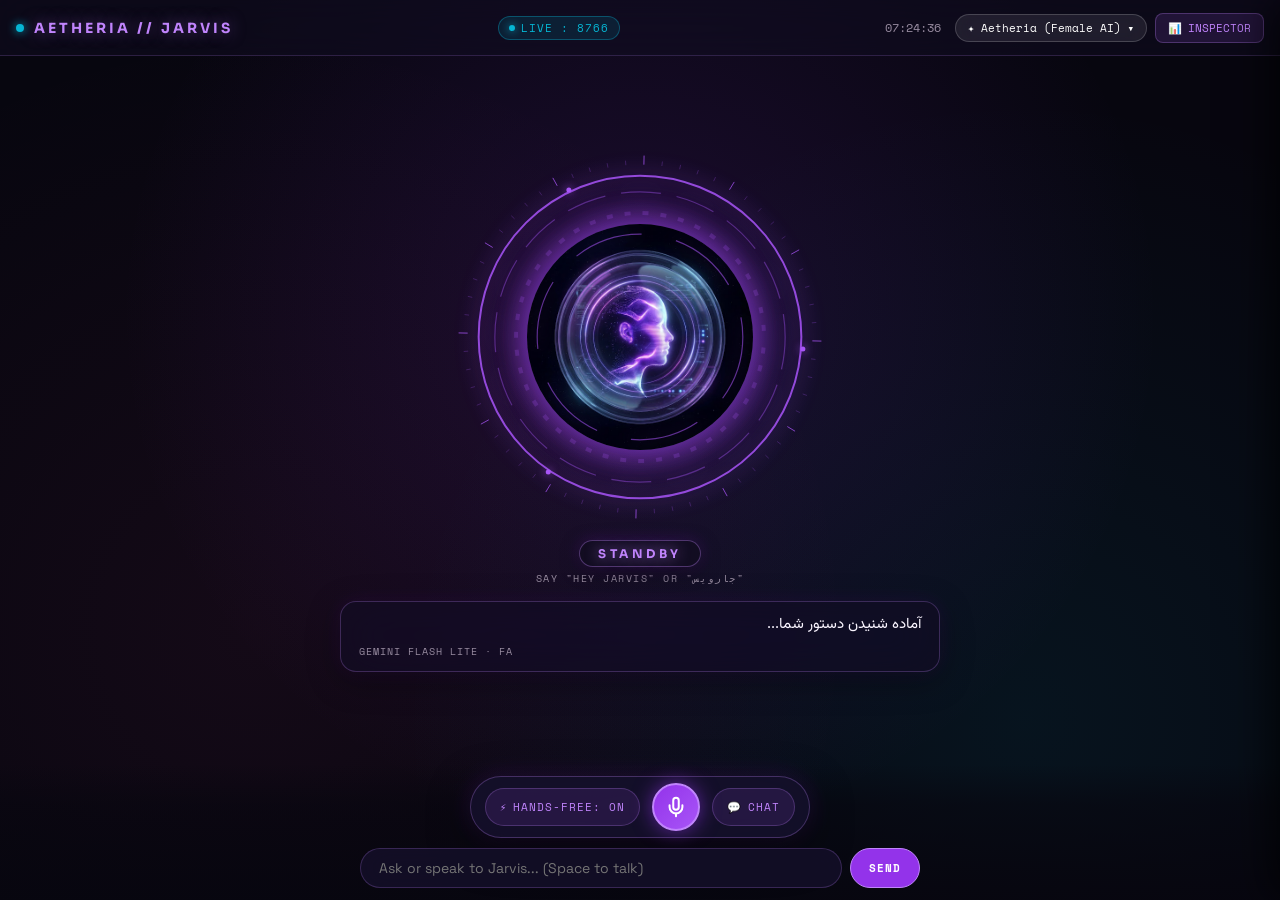
==== commit 671e1840: "feat(hud): multi-template architecture with Aetheria, IronCore, and Zenith designs" ====
--- a/server/hud/index.html
+++ b/server/hud/index.html
@@ -2,1355 +2,245 @@
 <html lang="en">
 <head>
 <meta charset="utf-8">
-<meta name="viewport" content="width=device-width, initial-scale=1">
-<title>JARVIS</title>
-<meta name="apple-mobile-web-app-capable" content="yes">
-<meta name="apple-mobile-web-app-status-bar-style" content="black-translucent">
-<meta name="apple-mobile-web-app-title" content="JARVIS">
-<meta name="theme-color" content="#050b14">
+<meta name="viewport" content="width=device-width, initial-scale=1.0, maximum-scale=1.0, user-scalable=no, viewport-fit=cover">
+<title>J.A.R.V.I.S // Advanced AI Voice Assistant</title>
+
+<!-- Modern Google Fonts: Sora, Space Grotesk, Space Mono, Vazirmatn (Persian), Orbitron -->
 <link rel="preconnect" href="https://fonts.googleapis.com">
 <link rel="preconnect" href="https://fonts.gstatic.com" crossorigin>
-<link href="https://fonts.googleapis.com/css2?family=Sora:wght@400;500;600;700&family=Space+Grotesk:wght@400;500;600;700&family=Space+Mono:ital,wght@0,400;0,700;1,400&display=swap" rel="stylesheet">
+<link href="https://fonts.googleapis.com/css2?family=Orbitron:wght@600;700;800&family=Sora:wght@400;600;700&family=Space+Grotesk:wght@400;500;600;700&family=Space+Mono:wght@400;700&family=Vazirmatn:wght@300;400;600;700&display=swap" rel="stylesheet">
+
+<!-- Template Stylesheets -->
+<link rel="stylesheet" href="templates/aetheria/aetheria.css">
+<link rel="stylesheet" href="templates/ironcore/ironcore.css">
+<link rel="stylesheet" href="templates/zenith/zenith.css">
+
 <style>
-:root{
-  --bg:#07060f;
-  --bg-radial:radial-gradient(ellipse at 50% 32%, #190b34 0%, #0d071e 48%, #07060f 100%);
-  --panel:rgba(18, 13, 34, 0.68);
-  --panel-border:rgba(192, 132, 252, 0.16);
-  --panel-border-glow:rgba(192, 132, 252, 0.45);
-  --line:rgba(147, 51, 234, 0.22);
-  
-  --violet:#9333ea;
-  --amethyst:#a855f7;
-  --lilac:#c084fc;
-  --cyan-hud:#06b6d4;
-  --rose-gold:#f472b6;
-  --amber:#fbbf24;
-  --red:#f43f5e;
-  --teal:#2dd4bf;
-  
-  --txt:#f3effa;
-  --txt-dim:#9f93ba;
-  --txt-glow:#f5edff;
-}
-*{box-sizing:border-box;margin:0;padding:0}
-html,body{height:100%}
-body{
-  background:var(--bg-radial);
-  color:var(--txt); font-family:'Space Grotesk',sans-serif; overflow:hidden;
-}
-body::before{
-  content:""; position:fixed; inset:0; pointer-events:none; z-index:0;
-  background:radial-gradient(circle at 18% 28%, rgba(147,51,234,0.12) 0%, transparent 40%),
-             radial-gradient(circle at 82% 72%, rgba(6,182,212,0.08) 0%, transparent 45%);
-}
-body::after{
-  content:""; position:fixed; inset:0; pointer-events:none; z-index:9;
-  background:repeating-linear-gradient(0deg, transparent 0 2px, rgba(168,85,247,0.015) 2px 4px);
-}
-#grid{display:grid; grid-template-columns:320px 1fr 320px; grid-template-rows:54px 1fr 26px; height:100vh; gap:10px; padding:10px; position:relative; z-index:1}
-header{
-  grid-column:1/4; display:flex; align-items:center; justify-content:space-between;
-  border:1px solid var(--panel-border); background:var(--panel);
-  backdrop-filter:blur(24px) saturate(180%); -webkit-backdrop-filter:blur(24px) saturate(180%);
-  border-radius:14px; padding:0 22px;
-  box-shadow:0 8px 32px -4px rgba(7,6,15,0.7), inset 0 1px 0 rgba(255,255,255,0.08);
-}
-header h1{
-  font-family:'Sora',sans-serif; font-size:18px; font-weight:700;
-  letter-spacing:6px; color:var(--lilac);
-  text-shadow:0 0 20px rgba(168,85,247,0.7);
-}
-header .sub{font-family:'Space Mono',monospace; font-size:11px; letter-spacing:2px; color:var(--txt-dim)}
-#clock{font-family:'Space Mono',monospace; font-size:13px; letter-spacing:2px; color:var(--cyan-hud)}
-.col{display:flex; flex-direction:column; gap:10px; overflow-y:auto; scrollbar-width:thin; scrollbar-color:var(--panel-border) transparent}
-.panel{
-  border:1px solid var(--panel-border); background:var(--panel);
-  backdrop-filter:blur(24px) saturate(180%); -webkit-backdrop-filter:blur(24px) saturate(180%);
-  border-radius:12px; padding:11px 14px; position:relative;
-  box-shadow:0 8px 24px -4px rgba(7,6,15,0.6), inset 0 1px 0 rgba(255,255,255,0.06);
-  transition:border-color .25s ease, box-shadow .25s ease;
-}
-.panel:hover{
-  border-color:var(--panel-border-glow);
-  box-shadow:0 8px 32px -4px rgba(147,51,234,0.22), inset 0 1px 0 rgba(255,255,255,0.1);
-}
-.panel h2{
-  font-family:'Sora',sans-serif; font-size:10.5px; font-weight:600; letter-spacing:2.5px; color:var(--lilac);
-  border-bottom:1px solid var(--line); padding-bottom:6px; margin-bottom:8px;
-  display:flex; justify-content:space-between;
-}
-.panel h2 .num{font-family:'Space Mono',monospace; font-size:10px; color:var(--txt-dim)}
-.kv{display:flex; justify-content:space-between; font-size:12.5px; padding:2px 0}
-.kv b{color:var(--txt-glow); font-family:'Space Mono',monospace; font-size:12px; font-weight:600; text-align:right; max-width:60%; overflow:hidden; text-overflow:ellipsis; white-space:nowrap}
-.ok{color:var(--teal)} .warn{color:var(--amber)} .err{color:var(--red)}
-.dot{display:inline-block;width:7px;height:7px;border-radius:50%;margin-right:6px;background:var(--txt-dim)}
-.dot.on{background:var(--teal); box-shadow:0 0 8px var(--teal)}
-.dot.off{background:var(--red); box-shadow:0 0 8px var(--red)}
-#center{display:flex; flex-direction:column; align-items:center; justify-content:flex-start; position:relative; overflow:hidden}
-#reactorWrap{
-  position:relative; width:min(44vh,430px); height:min(44vh,430px);
-  cursor:pointer; flex-shrink:0; display:flex; align-items:center; justify-content:center;
-}
-#avatarAura{
-  position:absolute; width:52%; height:52%; border-radius:50%; pointer-events:none;
-  background:radial-gradient(circle, rgba(168,85,247,0.35) 0%, rgba(147,51,234,0.15) 50%, transparent 75%);
-  filter:blur(22px); z-index:1; animation:auraBreathe 4s ease-in-out infinite;
-}
-@keyframes auraBreathe{0%,100%{opacity:0.6; transform:scale(0.95)} 50%{opacity:1; transform:scale(1.15)}}
-#avatarImg{
-  position:absolute; width:58%; height:58%; border-radius:50%; object-fit:cover;
-  pointer-events:none; z-index:2;
-  box-shadow:0 0 40px rgba(147,51,234,0.5), inset 0 0 20px rgba(192,132,252,0.4);
-  transition:transform .2s cubic-bezier(0.1,0.9,0.2,1), filter .25s ease;
-  filter:drop-shadow(0 0 16px rgba(168,85,247,0.6));
-}
-#reactor{position:absolute; inset:0; width:100%; height:100%; z-index:3; pointer-events:none}
-#coreState{
-  position:absolute; bottom:6px; left:50%; transform:translateX(-50%);
-  display:flex; flex-direction:column; align-items:center; justify-content:center;
-  pointer-events:none; z-index:4; width:100%;
-}
-#coreState .st{
-  font-family:'Sora',sans-serif; font-size:12.5px; font-weight:700; letter-spacing:4px;
-  color:var(--lilac); text-shadow:0 0 14px rgba(192,132,252,0.8);
-  background:rgba(18,13,34,0.85); border:1px solid rgba(192,132,252,0.35);
-  padding:4px 16px; border-radius:24px; backdrop-filter:blur(12px);
-  box-shadow:0 4px 16px rgba(0,0,0,0.5), 0 0 16px rgba(147,51,234,0.25);
-}
-#coreState .hint{
-  font-family:'Space Mono',monospace; font-size:9.5px; letter-spacing:1.5px;
-  color:var(--txt-dim); margin-top:5px;
-}
-#feed{
-  width:100%; max-width:680px; flex:1; overflow-y:auto; margin-top:2px; padding:4px 10px;
-  display:flex; flex-direction:column; gap:8px; scrollbar-width:thin;
-  scrollbar-color:var(--panel-border) transparent;
-}
-.msg{
-  font-size:14.5px; line-height:1.45; padding:9px 14px;
-  border-radius:12px; max-width:86%; font-family:'Space Grotesk',sans-serif;
-  animation:msgIn .2s ease-out;
-}
-@keyframes msgIn{from{opacity:0; transform:translateY(6px)}to{opacity:1; transform:none}}
-.msg.you{
-  align-self:flex-end; background:rgba(147,51,234,0.22);
-  border:1px solid rgba(192,132,252,0.35); color:#faf5ff;
-  box-shadow:0 4px 16px rgba(147,51,234,0.16);
-}
-.msg.jarvis{
-  align-self:flex-start; background:rgba(22,17,44,0.85);
-  border:1px solid rgba(168,85,247,0.25); border-left:3px solid var(--amethyst);
-  color:#f1edfa; box-shadow:0 4px 20px rgba(0,0,0,0.4);
-}
-.msg.sys{
-  align-self:center; color:var(--txt-dim); font-size:11.5px;
-  font-family:'Space Mono',monospace; letter-spacing:1px;
-  border:none; background:none; padding:2px;
-}
-.msg.live{opacity:.65; font-style:italic; border-style:dashed}
-#chatRow{
-  display:flex; gap:8px; width:100%; max-width:680px; padding:8px 12px;
-  background:rgba(18,13,34,0.7); backdrop-filter:blur(24px); -webkit-backdrop-filter:blur(24px);
-  border:1px solid var(--panel-border); border-radius:14px;
-  box-shadow:0 8px 32px rgba(0,0,0,0.5); margin-bottom:4px;
-}
-#chatInput{
-  flex:1; background:transparent; border:none; color:#faf5ff;
-  font-family:'Space Grotesk',sans-serif; font-size:15px; outline:none; padding:4px 8px;
-}
-#chatInput::placeholder{color:rgba(192,132,252,0.4)}
-button.btn{
-  background:rgba(147,51,234,0.18); color:var(--lilac);
-  border:1px solid rgba(192,132,252,0.3); padding:9px 15px; border-radius:8px;
-  font-family:'Space Mono',monospace; font-size:11px; font-weight:700;
-  letter-spacing:1.5px; cursor:pointer; transition:all .2s ease;
-}
-button.btn:hover{
-  background:rgba(147,51,234,0.38); border-color:var(--lilac);
-  box-shadow:0 0 16px rgba(192,132,252,0.45); color:#fff;
-}
-button.btn.danger{
-  color:var(--red); border-color:rgba(244,63,94,0.4); background:rgba(244,63,94,0.15);
-}
-button.btn.danger:hover{
-  background:rgba(244,63,94,0.35); box-shadow:0 0 14px rgba(244,63,94,0.5);
-}
-button.btn.amber{
-  color:var(--amber); border-color:rgba(251,191,36,0.4); background:rgba(251,191,36,0.15);
-}
-button.btn.vox-active{
-  color:#fff; border-color:var(--lilac);
-  background:linear-gradient(135deg, rgba(147,51,234,0.65), rgba(168,85,247,0.45));
-  box-shadow:0 0 20px rgba(168,85,247,0.65);
-}
-#stopBtn{display:none}
-#approvals{position:absolute; top:8px; left:50%; transform:translateX(-50%); z-index:20; width:min(560px,92%); display:flex; flex-direction:column; gap:8px}
-.appr{
-  border:1px solid var(--amber); background:rgba(26,19,5,0.95); padding:14px 16px;
-  border-radius:12px; box-shadow:0 0 24px rgba(251,191,36,0.35); animation:apprIn .25s ease-out;
-}
-@keyframes apprIn{from{transform:translateY(-12px);opacity:0}to{transform:none;opacity:1}}
-.appr h3{font-family:'Sora',sans-serif; font-size:11px; letter-spacing:3px; color:var(--amber); margin-bottom:6px}
-.appr pre{font-family:'Space Mono',monospace; font-size:12px; color:#fde68a; white-space:pre-wrap; word-break:break-all; max-height:90px; overflow-y:auto; margin-bottom:9px}
-.appr .row{display:flex; gap:10px}
-/* ---- pop-up viewer (kanban / dashboard) ---- */
-#viewer{position:fixed; inset:0; z-index:40; display:none; align-items:center; justify-content:center;
-  background:rgba(7,6,15,0.85); backdrop-filter:blur(8px)}
-#viewer.open{display:flex}
-#viewerBox{width:90%; height:90%; position:relative; background:#0d081e;
-  border:1px solid var(--panel-border-glow); border-radius:16px;
-  box-shadow:0 0 60px rgba(147,51,234,0.25), inset 0 0 40px rgba(192,132,252,0.05);
-  animation:viewIn .32s cubic-bezier(.2,.9,.3,1.2); overflow:hidden}
-@keyframes viewIn{from{transform:scale(.88) translateY(20px);opacity:0}to{transform:none;opacity:1}}
-#viewerBar{display:flex; align-items:center; justify-content:space-between; height:42px;
-  padding:0 16px; border-bottom:1px solid var(--line); background:rgba(18,13,34,0.9)}
-#viewerBar h3{font-family:'Sora',sans-serif; font-size:12px; letter-spacing:3px; color:var(--lilac);
-  text-shadow:0 0 10px rgba(192,132,252,0.6)}
-#viewerBar .vbtns{display:flex; gap:8px}
-#viewerIframe{width:100%; height:calc(100% - 42px); border:0; background:#07060f}
-.viewBtn{display:block; width:100%; text-align:left; margin-bottom:6px}
-
-/* ---------------- boot sequence ---------------- */
-#boot{position:fixed; inset:0; z-index:100; background:#07060f; display:flex;
-  flex-direction:column; align-items:center; justify-content:center; transition:opacity .7s}
-#boot.done{opacity:0; pointer-events:none}
-#boot::after{content:""; position:absolute; inset:0; pointer-events:none;
-  background:repeating-linear-gradient(0deg, transparent 0 3px, rgba(168,85,247,0.02) 3px 6px)}
-#bootLogo{font-family:'Sora',sans-serif; font-size:clamp(22px,5vw,36px); font-weight:700; letter-spacing:14px;
-  color:var(--lilac); text-shadow:0 0 34px rgba(168,85,247,0.8); animation:bootPulse 1.4s ease-in-out infinite}
-#bootSub{font-family:'Space Mono',monospace; font-size:11px; letter-spacing:6px; color:var(--txt-dim); margin-top:10px}
-#bootLines{margin-top:30px; font-size:13px; letter-spacing:2px; color:var(--txt-dim);
-  width:min(360px,80vw); min-height:140px; font-family:'Space Grotesk'}
-#bootLines div{opacity:0; animation:lineIn .2s forwards; padding:2px 0}
-#bootLines div b{color:var(--teal); float:right; font-family:'Space Mono',monospace}
-@keyframes lineIn{to{opacity:1}}
-@keyframes bootPulse{50%{opacity:.5}}
-body.booting .panel, body.booting header, body.booting footer,
-body.booting #chatRow, body.booting #reactorWrap, body.booting #feed{opacity:0}
-body.booted .panel{animation:panelIn .55s backwards}
-body.booted header{animation:panelIn .4s backwards}
-@keyframes panelIn{0%{opacity:0; transform:translateY(10px)}55%{opacity:.45}65%{opacity:.95}
-  75%{opacity:.35}85%{opacity:1}100%{opacity:1; transform:none}}
-
-/* ---------------- holographic media panels ---------------- */
-#holoStage{position:fixed; inset:0; z-index:38; pointer-events:none;
-  perspective:1200px; transform-style:preserve-3d; overflow:hidden}
-#grid{transition:transform .45s ease, filter .45s ease}
-#grid.dolly{transform:scale(1.02); filter:brightness(.7)}
-.holo{position:absolute; pointer-events:auto; transform-style:preserve-3d;
-  --enterRotY:-20deg; --bankX:0px;
-  width:min(62vw,900px); height:min(58vh,540px);
-  left:50%; top:45%; translate:-50% -50%;
-  background:rgba(18,13,34,0.94); border:1px solid rgba(192,132,252,0.35);
-  box-shadow:0 0 40px rgba(147,51,234,0.3), inset 0 0 60px rgba(192,132,252,0.08);
-  clip-path:polygon(0 0,calc(100% - 18px) 0,100% 18px,100% 100%,18px 100%,0 calc(100% - 18px));
-  animation:holoApproach .65s cubic-bezier(.34,1.56,.64,1) both}
-.holo.pos-left{left:19%; --enterRotY:38deg; --bankX:-55vw; width:min(31vw,480px); height:min(40vh,380px)}
-.holo.pos-right{left:81%; --enterRotY:-38deg; --bankX:55vw; width:min(31vw,480px); height:min(40vh,380px)}
-@keyframes holoApproach{
-  0%{opacity:0; filter:blur(10px) brightness(2.2);
-     transform:translateX(var(--bankX)) translateZ(-800px) rotateX(35deg) rotateY(var(--enterRotY)) scale(.3)}
-  55%{opacity:.85; filter:blur(2px) brightness(1.45);
-     transform:translateX(calc(var(--bankX)*.15)) translateZ(-160px) rotateX(8deg) rotateY(calc(var(--enterRotY)*.35)) scale(.92)}
-  100%{opacity:1; filter:none; transform:translateX(0) translateZ(0) rotateX(0) rotateY(0) scale(1)}}
-.holo.idle{animation:holoIdle 4s ease-in-out infinite}
-@keyframes holoIdle{
-  0%,100%{transform:translateY(0); box-shadow:0 0 40px rgba(147,51,234,0.3), inset 0 0 60px rgba(192,132,252,0.08)}
-  50%{transform:translateY(-3px); box-shadow:0 0 54px rgba(168,85,247,0.45), inset 0 0 60px rgba(192,132,252,0.14)}}
-.holo.dismiss{animation:holoDismiss .6s cubic-bezier(.55,0,.85,.36) both}
-.holo.dismiss .holoContentWrap{filter:saturate(0) brightness(1.6) contrast(1.4)}
-@keyframes holoDismiss{
-  0%{opacity:1; transform:none; filter:none}
-  35%{opacity:.9; filter:blur(1px) brightness(1.5)}
-  100%{opacity:0; filter:blur(14px);
-    transform:translateX(calc(var(--bankX)*-.3)) translateZ(-900px) rotateX(-25deg) rotateY(calc(var(--enterRotY)*-1)) scale(.25)}}
-.holoFrame{position:absolute; inset:0; width:100%; height:100%; pointer-events:none}
-.holoFrame rect{fill:none; stroke:var(--lilac); stroke-width:1.5; opacity:.9;
-  stroke-dasharray:100; stroke-dashoffset:100; animation:holoTrace .5s linear .15s forwards}
-@keyframes holoTrace{to{stroke-dashoffset:0}}
-.holoFrame path{fill:none; stroke:var(--amethyst); stroke-width:2.5; opacity:0;
-  filter:drop-shadow(0 0 5px var(--amethyst)); animation:holoCorner .12s steps(2) .55s forwards}
-@keyframes holoCorner{to{opacity:1}}
-.holoBar{position:absolute; top:0; left:0; right:0; height:30px; z-index:3; display:flex;
-  align-items:center; justify-content:space-between; padding:0 12px;
-  border-bottom:1px solid rgba(192,132,252,0.2); background:rgba(18,13,34,0.85);
-  font-family:'Sora',sans-serif; font-size:10px; letter-spacing:3px; color:var(--lilac)}
-.holoBar .hx{cursor:pointer; color:var(--red); font-size:13px; padding:0 4px}
-.holoContentWrap{position:absolute; inset:30px 8px 8px 8px; opacity:0;
-  animation:holoBodyIn .3s steps(3) .35s forwards; overflow:hidden; background:#07060f}
-@keyframes holoBodyIn{0%{opacity:0}45%{opacity:.35}70%{opacity:.85}100%{opacity:1}}
-.holoContent{width:100%; height:100%; border:0; object-fit:contain; background:#050b14}
-.holoHex{position:absolute; inset:30px 8px 8px 8px; pointer-events:none; opacity:.5;
-  background:url("data:image/svg+xml,%3Csvg xmlns='http://www.w3.org/2000/svg' width='28' height='32'%3E%3Cpath d='M14 1 27 8.5v15L14 31 1 23.5v-15z' fill='none' stroke='%2300e5ff' stroke-opacity='.3'/%3E%3C/svg%3E");
-  animation:holoHexOut .4s ease .65s forwards}
-@keyframes holoHexOut{to{opacity:0}}
-.holoScan{position:absolute; inset:30px 8px 8px 8px; pointer-events:none; z-index:2; opacity:0;
-  background:linear-gradient(180deg, transparent 0%, #00e5ff22 44%, #00e5ffbb 50%, #00e5ff22 56%, transparent 100%);
-  background-size:100% 300%; animation:holoScanSweep .42s linear .33s}
-@keyframes holoScanSweep{0%{opacity:1; background-position:0 -100%}100%{opacity:0; background-position:0 200%}}
-.holoChroma{position:absolute; inset:0; pointer-events:none; z-index:2; mix-blend-mode:screen;
-  opacity:0; animation:holoChromaFlick .38s steps(4) .35s}
-.holoChroma.c1{box-shadow:inset 0 0 0 2px #ff00ff66; transform:translateX(2px)}
-.holoChroma.c2{box-shadow:inset 0 0 0 2px #00ffff66; transform:translateX(-2px)}
-@keyframes holoChromaFlick{0%{opacity:.85}60%{opacity:.4}100%{opacity:0}}
-.holoBoot{position:absolute; right:12px; bottom:8px; z-index:3; pointer-events:none;
-  font-family:monospace; font-size:9px; line-height:1.3; color:var(--teal);
-  text-align:right; opacity:.85; transition:opacity .6s}
-
-/* ---------------- mobile / narrow screens ---------------- */
-@media (max-width:880px){
-  .holo,.holo.pos-left,.holo.pos-right{width:94vw; height:50vh; left:50%}
-  body{overflow-y:auto; overflow-x:hidden}
-  #grid{display:flex; flex-direction:column; height:auto; min-height:100dvh; gap:8px}
-  header{position:sticky; top:0; z-index:15; flex-shrink:0}
-  header h1{font-size:15px; letter-spacing:4px}
-  header .sub{display:none}
-  #clock{font-size:12px}
-  #center{order:1; min-height:0}
-  #reactorWrap{width:min(62vw,260px); height:min(62vw,260px)}
-  #coreState .st{font-size:12px; letter-spacing:4px}
-  #coreState .hint{font-size:8px}
-  #feed{max-height:34dvh; min-height:90px}
-  .col{order:2; overflow:visible; flex-shrink:0}
-  .col:last-of-type{order:3}
-  footer{order:4; flex-shrink:0; padding:6px 14px}
-  #viewerBox{width:97%; height:94%}
-  #approvals{width:94%}
-}
-#activity{max-height:150px; overflow-y:auto; font-size:12.5px}
-#activity div{padding:2px 0; color:var(--txt-dim)}
-#activity div b{color:var(--amber)}
-#skillsList,#jobsList{max-height:130px; overflow-y:auto; font-size:12.5px}
-#toolsetList{max-height:170px; overflow-y:auto; scrollbar-width:thin}
-#skillsList div,#jobsList div{padding:1.5px 0; white-space:nowrap; overflow:hidden; text-overflow:ellipsis}
-footer{
-  grid-column:1/4; display:flex; align-items:center; justify-content:space-between;
-  font-size:11px; letter-spacing:2px; color:var(--txt-dim); padding:0 14px;
-}
-.bar{height:3px; background:#0a2435; margin-top:3px}
-.bar i{display:block; height:100%; background:linear-gradient(90deg,var(--cyan-dim),var(--cyan)); width:0%; transition:width .4s}
+* { box-sizing: border-box; margin: 0; padding: 0; -webkit-tap-highlight-color: transparent; }
+html, body {
+  width: 100%;
+  height: 100%;
+  height: 100dvh;
+  overflow: hidden;
+  background: #05050a;
+  color: #fff;
+}
+
+/* Template Switcher Dropdown */
+.tmpl-selector {
+  position: relative;
+  display: inline-block;
+  z-index: 35;
+}
+.tmpl-btn {
+  background: rgba(255, 255, 255, 0.08);
+  border: 1px solid rgba(255, 255, 255, 0.18);
+  color: #fff;
+  padding: 5px 12px;
+  border-radius: 20px;
+  font-family: 'Space Mono', monospace;
+  font-size: 11px;
+  cursor: pointer;
+  display: flex;
+  align-items: center;
+  gap: 6px;
+  backdrop-filter: blur(12px);
+  transition: all 0.2s;
+}
+.tmpl-btn:hover {
+  background: rgba(255, 255, 255, 0.15);
+  box-shadow: 0 0 14px rgba(255, 255, 255, 0.2);
+}
+.tmpl-dropdown {
+  position: absolute;
+  top: calc(100% + 6px);
+  right: 0;
+  background: rgba(18, 14, 30, 0.95);
+  border: 1px solid rgba(255, 255, 255, 0.15);
+  border-radius: 12px;
+  padding: 6px;
+  min-width: 190px;
+  box-shadow: 0 10px 30px rgba(0, 0, 0, 0.7);
+  backdrop-filter: blur(24px);
+  display: none;
+  flex-direction: column;
+  gap: 4px;
+}
+.tmpl-dropdown.open { display: flex; }
+.tmpl-item {
+  background: transparent;
+  border: 0;
+  padding: 8px 12px;
+  text-align: left;
+  color: #c084fc;
+  font-family: 'Space Grotesk', sans-serif;
+  font-size: 12.5px;
+  border-radius: 8px;
+  cursor: pointer;
+  display: flex;
+  align-items: center;
+  justify-content: space-between;
+  transition: all 0.15s;
+}
+.tmpl-item:hover {
+  background: rgba(255, 255, 255, 0.08);
+  color: #fff;
+}
+.tmpl-item.active {
+  background: rgba(147, 51, 234, 0.3);
+  color: #fff;
+  font-weight: 600;
+}
+
+/* PIN Gate for secure auth */
+#pinGate {
+  display: none;
+  position: fixed;
+  inset: 0;
+  z-index: 200;
+  background: #020509f2;
+  flex-direction: column;
+  align-items: center;
+  justify-content: center;
+  gap: 14px;
+}
 </style>
 </head>
 <body>
-<div id="pinGate" style="display:none; position:fixed; inset:0; z-index:200; background:#020509f2;
-  flex-direction:column; align-items:center; justify-content:center; gap:14px">
-  <div style="font-family:'Orbitron'; font-size:18px; letter-spacing:8px; color:var(--cyan); text-shadow:0 0 20px #00e5ff88">ACCESS CODE</div>
-  <input id="pinInput" type="password" autocomplete="off" style="background:#06101c; border:1px solid var(--cyan-dim);
-    color:#cfeefb; padding:10px 14px; font-family:'Orbitron'; font-size:16px; letter-spacing:4px; text-align:center; width:240px; outline:none">
-  <button class="btn" id="pinBtn">AUTHENTICATE</button>
-  <div id="pinMsg" style="font-size:12px; color:var(--txt-dim); letter-spacing:2px">&nbsp;</div>
+
+<!-- Mount Container for the Active Template -->
+<div id="template-mount"></div>
+
+<!-- PIN Gate Modal -->
+<div id="pinGate">
+  <div style="font-family:'Orbitron',sans-serif; font-size:18px; letter-spacing:6px; color:#00e5ff">ACCESS CODE</div>
+  <input id="pinInput" type="password" autocomplete="off" style="background:#06101c; border:1px solid #00e5ff55; color:#cfeefb; padding:10px 14px; font-family:'Orbitron'; font-size:16px; letter-spacing:4px; text-align:center; width:240px; outline:none; border-radius:6px">
+  <button id="pinBtn" style="background:#00e5ff22; border:1px solid #00e5ff; color:#00e5ff; padding:8px 24px; font-family:'Orbitron'; font-size:12px; letter-spacing:2px; cursor:pointer; border-radius:4px">AUTHENTICATE</button>
+  <div id="pinMsg" style="font-size:12px; color:#5c8397; letter-spacing:2px">&nbsp;</div>
 </div>
-<div id="boot">
-  <div id="bootLogo">J.A.R.V.I.S</div>
-  <div id="bootSub">HERMES NEURAL INTERFACE</div>
-  <div id="bootLines"></div>
-</div>
-<div id="grid">
-  <header>
-    <h1>J.A.R.V.I.S</h1>
-    <div class="sub">HERMES AGENT INTERFACE &nbsp;//&nbsp; <span id="connState">LINK DOWN</span></div>
-    <div id="clock">--:--:--</div>
-  </header>
-
-  <!-- LEFT COLUMN -->
-  <div class="col">
-    <div class="panel"><h2><span>VOICE LINK</span><span class="num">01</span></h2>
-      <div class="kv"><span><span class="dot" id="wsDot"></span>Socket</span><b id="wsState">offline</b></div>
-      <div class="kv"><span><span class="dot" id="micDot"></span>Microphone</span><b id="micState">idle</b></div>
-      <div class="kv"><span>Input level</span><b>&nbsp;</b></div>
-      <div class="bar"><i id="levelBar"></i></div>
-      <div style="margin-top:8px; display:flex; gap:6px">
-        <button class="btn" id="talkBtn" style="flex:1">ENGAGE VOICE</button>
-        <button class="btn danger" id="stopBtn">■ STOP</button>
-      </div>
-      <div style="margin-top:6px; display:flex; gap:6px">
-        <button class="btn vox-active" id="voxBtn" style="flex:1" title="Hands-Free Mode: Say 'Hey Jarvis' or 'جارویس' to talk. Pauses auto-send. [Shortcut: H]">⚡ HANDS-FREE: ON</button>
-      </div>
-      <div class="kv" id="voxStatusRow" style="margin-top:5px; font-size:11px; opacity:0.85; display:flex">
-        <span>Wake word</span><b id="voxWakeLabel" style="color:var(--cyan)">"Hey Jarvis" / "جارویس"</b>
-      </div>
-    </div>
-    <div class="panel"><h2><span>AGENT ACTIVITY</span><span class="num">02</span></h2>
-      <div id="activity"><div>— no activity yet —</div></div>
-    </div>
-    <div class="panel"><h2><span>TURN METRICS</span><span class="num">03</span></h2>
-      <div class="kv"><span>Turns</span><b id="mTurns">0</b></div>
-      <div class="kv"><span>Last: speech→audio</span><b id="mFirst">—</b></div>
-      <div class="kv"><span>Last: total</span><b id="mTotal">—</b></div>
-      <div class="kv"><span>Brain</span><b id="mBrain">—</b></div>
-    </div>
-    <div class="panel"><h2><span>VIEWS</span><span class="num">04</span></h2>
-      <button class="btn viewBtn" onclick="openView('KANBAN','/kanban')">▸ KANBAN BOARD</button>
-      <button class="btn viewBtn" onclick="openView('HERMES DASHBOARD','/')">▸ HERMES DASHBOARD</button>
-      <button class="btn viewBtn" onclick="openView('CHAT','/chat')">▸ DASHBOARD CHAT</button>
-    </div>
-    <div class="panel"><h2><span>SESSION</span><span class="num">05</span></h2>
-      <div class="kv"><span>Conversation</span><b>jarvis-main</b></div>
-      <div class="kv"><span>Memory scope</span><b>jarvis:user:main</b></div>
-      <div class="kv"><span>Active sessions</span><b id="hSessions">—</b></div>
-      <div class="kv"><span>Running agents</span><b id="hAgents">—</b></div>
-    </div>
-  </div>
-
-  <!-- CENTER -->
-  <div id="center">
-    <div id="approvals"></div>
-    <div id="reactorWrap" title="Click to talk">
-      <div id="avatarAura"></div>
-      <img id="avatarImg" src="avatar_female.png" alt="Aetheria AI Avatar">
-      <canvas id="reactor"></canvas>
-      <div id="coreState"><div class="st" id="stateLabel">STANDBY</div><div class="hint" id="stateHint">CLICK RING OR SPACE TO TALK</div></div>
-    </div>
-    <div id="feed"></div>
-    <div id="chatRow">
-      <input id="chatInput" placeholder="Ask or speak to Jarvis… (/new resets · Space to talk)" autocomplete="off">
-      <button class="btn" id="sendBtn">SEND</button>
-      <button class="btn" id="clearBtn" title="Clear the visible chat (history stays in Hermes)">CLR</button>
-    </div>
-  </div>
-
-  <!-- RIGHT COLUMN -->
-  <div class="col">
-    <div class="panel"><h2><span>MODELS LOADOUT</span><span class="num">06</span></h2>
-      <div class="kv"><span>Brain</span><b>hermes (9Router mine)</b></div>
-      <div class="kv"><span>STT</span><b id="mLoadoutStt">groq:whisper-large-v3</b></div>
-      <div class="kv"><span>TTS</span><b id="mLoadoutTts">Edge-TTS (fa-IR-Farid)</b></div>
-      <div class="kv"><span>Fallback</span><b>eleven_multilingual_v2</b></div>
-      <div style="border-top:1px solid var(--line); margin:6px 0 4px"></div>
-      <div class="kv"><span>Tokens today</span><b id="uTok">—</b></div>
-      <div class="kv" id="uCostRow" style="display:none"><span>Est. cost today</span><b id="uCost">—</b></div>
-      <div class="kv"><span>Turns today</span><b id="uTurns">—</b></div>
-      <div class="kv"><span>11Labs quota</span><b id="uTts">—</b></div>
-      <div class="bar"><i id="ttsBar"></i></div>
-    </div>
-    <div class="panel"><h2><span>MACHINES</span><span class="num">07</span></h2>
-      <div id="machinesList"><div class="kv"><span>loading…</span></div></div>
-    </div>
-    <div class="panel"><h2><span>SKILLS</span><span class="num">08</span></h2>
-      <div class="kv"><span>Loaded skills</span><b id="skillCount">—</b></div>
-      <div id="skillsList"></div>
-    </div>
-    <div class="panel"><h2><span>DIAGNOSTICS</span><span class="num">09</span></h2>
-      <div class="kv"><span><span class="dot" id="apiDot"></span>Hermes API</span><b id="apiState">—</b></div>
-      <div class="kv"><span>CPU</span><b id="hCpu">—</b></div>
-      <div class="kv"><span>Memory</span><b id="hMem">—</b></div>
-      <div class="kv"><span>Refreshed</span><b id="hWhen">—</b></div>
-    </div>
-    <div class="panel"><h2><span>AUTOMATIONS</span><span class="num">10</span></h2>
-      <div id="jobsList"><div>—</div></div>
-    </div>
-  </div>
-
-  <div id="holoStage"></div>
-
-  <div id="viewer">
-    <div id="viewerBox">
-      <div id="viewerBar">
-        <h3 id="viewerTitle">KANBAN</h3>
-        <div class="vbtns">
-          <button class="btn" id="viewerPop">OPEN TAB</button>
-          <button class="btn danger" id="viewerClose">✕ CLOSE</button>
+
+<!-- Core Engine -->
+<script src="core.js"></script>
+
+<!-- Template Scripts -->
+<script src="templates/aetheria/aetheria.js"></script>
+<script src="templates/ironcore/ironcore.js"></script>
+<script src="templates/zenith/zenith.js"></script>
+
+<script>
+(async function() {
+  "use strict";
+
+  const TEMPLATES = {
+    aetheria: window.AetheriaTemplate,
+    ironcore: window.IronCoreTemplate,
+    zenith: window.ZenithTemplate
+  };
+
+  let activeTemplateId = null;
+
+  // 1. Resolve Default Template
+  async function resolveTemplate() {
+    const urlParams = new URLSearchParams(location.search);
+    const paramTmpl = urlParams.get("template");
+    if (paramTmpl && TEMPLATES[paramTmpl]) return paramTmpl;
+
+    const storedTmpl = localStorage.getItem("jarvis_template");
+    if (storedTmpl && TEMPLATES[storedTmpl]) return storedTmpl;
+
+    try {
+      const token = urlParams.get("token") || "";
+      const r = await fetch("/api/hud/config" + (token ? `?token=${encodeURIComponent(token)}` : ""));
+      if (r.ok) {
+        const j = await r.json();
+        if (j.default_template && TEMPLATES[j.default_template]) return j.default_template;
+      }
+    } catch (e) {}
+
+    return "aetheria"; // default
+  }
+
+  // 2. Mount Template
+  function setTemplate(tmplId) {
+    if (!TEMPLATES[tmplId]) return;
+    if (activeTemplateId && TEMPLATES[activeTemplateId]) {
+      TEMPLATES[activeTemplateId].unmount();
+    }
+    activeTemplateId = tmplId;
+    localStorage.setItem("jarvis_template", tmplId);
+
+    const mount = document.getElementById("template-mount");
+    TEMPLATES[tmplId].mount(mount);
+
+    renderTemplateSwitcher();
+  }
+
+  // 3. Render Template Switcher in Header Slot
+  function renderTemplateSwitcher() {
+    const slot = document.getElementById("template-switcher-slot");
+    if (!slot) return;
+
+    const current = TEMPLATES[activeTemplateId] || TEMPLATES.aetheria;
+    slot.innerHTML = `
+      <div class="tmpl-selector">
+        <button class="tmpl-btn" id="tmpl-btn">
+          <span>✦ ${current.name}</span>
+          <span>▾</span>
+        </button>
+        <div class="tmpl-dropdown" id="tmpl-dropdown">
+          <button class="tmpl-item ${activeTemplateId==='aetheria'?'active':''}" data-id="aetheria">
+            <span>Aetheria (Female AI)</span>
+            ${activeTemplateId==='aetheria'?'✓':''}
+          </button>
+          <button class="tmpl-item ${activeTemplateId==='ironcore'?'active':''}" data-id="ironcore">
+            <span>IronCore (Tactical HUD)</span>
+            ${activeTemplateId==='ironcore'?'✓':''}
+          </button>
+          <button class="tmpl-item ${activeTemplateId==='zenith'?'active':''}" data-id="zenith">
+            <span>Zenith (Minimal Orb)</span>
+            ${activeTemplateId==='zenith'?'✓':''}
+          </button>
         </div>
       </div>
-      <iframe id="viewerIframe" src="about:blank" title="view"></iframe>
-    </div>
-  </div>
-
-  <footer>
-    <span></span>
-    <span id="footMsg">READY</span>
-    <span>NOUS HERMES AGENT v0.16</span>
-  </footer>
-</div>
-
-<script>
-"use strict";
-/* ============================== state ============================== */
-const CONV = "jarvis-main";
-let ws=null, wsReady=false, capturing=false, state="standby";
-let audioCtx=null, workletNode=null, mediaStream=null, srcNode=null;
-let playhead=0, activeSources=[], leftoverByte=null, audioArrived=false, serverTurnActive=false;
-let level=0, turns=0;
-
-const $=id=>document.getElementById(id);
-const feed=$("feed");
-
-/* ============================== clock ============================== */
-setInterval(()=>{const d=new Date();$("clock").textContent=d.toTimeString().slice(0,8)},500);
-
-/* ============================== reactor ============================ */
-const cv=$("reactor"), ctx=cv.getContext("2d");
-const avImg=$("avatarImg"), avAura=$("avatarAura");
-function sizeCanvas(){const r=cv.parentElement.getBoundingClientRect();cv.width=r.width*devicePixelRatio;cv.height=r.height*devicePixelRatio}
-sizeCanvas(); addEventListener("resize",sizeCanvas);
-let rot=0;
-const STATE_STYLE={
-  standby:{speed:.15,color:"#a855f7",glowColor:"rgba(168,85,247,0.5)",glow:20,pulse:0},
-  listening:{speed:.55,color:"#06b6d4",glowColor:"rgba(6,182,212,0.8)",glow:36,pulse:1},
-  thinking:{speed:1.7,color:"#f59e0b",glowColor:"rgba(245,158,11,0.7)",glow:28,pulse:.5},
-  tool:{speed:2.2,color:"#ec4899",glowColor:"rgba(236,72,153,0.75)",glow:32,pulse:.6},
-  speaking:{speed:.75,color:"#c084fc",glowColor:"rgba(192,132,252,0.85)",glow:38,pulse:.8},
-  error:{speed:.05,color:"#f43f5e",glowColor:"rgba(244,63,94,0.7)",glow:22,pulse:0},
-};
-function drawRing(cx,cy,r,w,color,alpha,dash,offset){
-  ctx.beginPath(); ctx.strokeStyle=color; ctx.globalAlpha=alpha; ctx.lineWidth=w;
-  if(dash)ctx.setLineDash(dash); else ctx.setLineDash([]);
-  ctx.lineDashOffset=offset||0;
-  ctx.arc(cx,cy,r,0,Math.PI*2); ctx.stroke(); ctx.globalAlpha=1; ctx.setLineDash([]);
-}
-function frame(t){
-  const s=STATE_STYLE[state]||STATE_STYLE.standby;
-  rot+=s.speed;
-  const W=cv.width,H=cv.height,cx=W/2,cy=H/2;
-  const base=Math.min(W,H)*0.40;
-  ctx.clearRect(0,0,W,H);
-
-  // Avatar reactivity
-  if(avImg){
-    if(state==="listening"){
-      const sc=1+Math.min(level*0.35, 0.14);
-      avImg.style.transform=`scale(${sc})`;
-      avImg.style.filter=`drop-shadow(0 0 ${16+level*45}px rgba(6,182,212,0.85)) brightness(${1+level*0.25})`;
-      if(avAura) avAura.style.background=`radial-gradient(circle, rgba(6,182,212,0.45) 0%, rgba(147,51,234,0.2) 60%, transparent 80%)`;
-    } else if(state==="speaking"){
-      const sc=1+Math.sin(t/160)*0.035;
-      avImg.style.transform=`scale(${sc})`;
-      avImg.style.filter="drop-shadow(0 0 26px rgba(192,132,252,0.85)) brightness(1.08)";
-      if(avAura) avAura.style.background=`radial-gradient(circle, rgba(192,132,252,0.4) 0%, rgba(168,85,247,0.25) 55%, transparent 75%)`;
-    } else if(state==="thinking"||state==="tool"){
-      const sc=0.98+Math.sin(t/250)*0.015;
-      avImg.style.transform=`scale(${sc})`;
-      avImg.style.filter="drop-shadow(0 0 20px rgba(245,158,11,0.65)) brightness(0.96)";
-      if(avAura) avAura.style.background=`radial-gradient(circle, rgba(245,158,11,0.3) 0%, rgba(147,51,234,0.15) 60%, transparent 80%)`;
-    } else {
-      avImg.style.transform="scale(1)";
-      avImg.style.filter="drop-shadow(0 0 16px rgba(168,85,247,0.55)) brightness(1)";
-      if(avAura) avAura.style.background=`radial-gradient(circle, rgba(168,85,247,0.35) 0%, rgba(147,51,234,0.15) 50%, transparent 75%)`;
-    }
-  }
-
-  ctx.shadowColor=s.color; ctx.shadowBlur=s.glow*devicePixelRatio;
-  const pulse=1+Math.sin(t/300)*0.012*(1+s.pulse*3)+(state==="listening"?level*0.10:0);
-
-  // Outer orbital rings framing avatar
-  drawRing(cx,cy,base*pulse*1.08,2*devicePixelRatio,s.color,.85);
-  drawRing(cx,cy,base*0.96,1.2*devicePixelRatio,s.color,.4,[40,16],rot*1.8);
-  drawRing(cx,cy,base*0.82,4*devicePixelRatio,s.color,.22,[6,12],-rot*2.6);
-  drawRing(cx,cy,base*0.68,1.2*devicePixelRatio,s.color,.55,[70,35],rot*1.1);
-
-  // Holographic peripheral tick marks
-  ctx.shadowBlur=0;
-  for(let i=0;i<60;i++){
-    const a=(i/60)*Math.PI*2+rot/180;
-    const r1=base*1.14, r2=base*(i%5===0?1.20:1.17);
-    ctx.beginPath(); ctx.strokeStyle=s.color; ctx.globalAlpha=i%5===0?.75:.25;
-    ctx.lineWidth=devicePixelRatio;
-    ctx.moveTo(cx+Math.cos(a)*r1,cy+Math.sin(a)*r1);
-    ctx.lineTo(cx+Math.cos(a)*r2,cy+Math.sin(a)*r2); ctx.stroke();
-  }
-  ctx.globalAlpha=1;
-
-  // Orbital satellite nodes
-  for(let j=0; j<3; j++){
-    const angle = rot*0.018 + (j*Math.PI*2/3);
-    const nodex = cx + Math.cos(angle)*base*1.08;
-    const nodey = cy + Math.sin(angle)*base*1.08;
-    ctx.beginPath();
-    ctx.fillStyle = s.color;
-    ctx.shadowColor = s.color;
-    ctx.shadowBlur = 8*devicePixelRatio;
-    ctx.arc(nodex, nodey, 2.5*devicePixelRatio, 0, Math.PI*2);
-    ctx.fill();
-  }
-  ctx.shadowBlur=0;
-
-  requestAnimationFrame(frame);
-}
-requestAnimationFrame(frame);
-
-function setState(st,label,hint){
-  state=st;
-  $("stateLabel").textContent=label;
-  if(hint!==undefined){
-    $("stateHint").textContent=hint;
-  } else if(st==="standby"){
-    $("stateHint").textContent=(typeof handsFree!=="undefined" && handsFree)?'SAY "HEY JARVIS" OR "جارویس"':'CLICK RING OR SPACE TO TALK';
-  }
-}
-
-/* ============================== feed =============================== */
-function addMsg(cls,text){
-  const d=document.createElement("div"); d.className="msg "+cls; d.textContent=text;
-  feed.appendChild(d); feed.scrollTop=feed.scrollHeight;
-  while(feed.children.length>80)feed.removeChild(feed.firstChild);
-  return d;
-}
-function addActivity(text,toolName,preview){
-  const a=$("activity");
-  if(a.firstChild&&a.firstChild.textContent.startsWith("—"))a.innerHTML="";
-  const d=document.createElement("div");
-  const esc=s=>String(s||"").replace(/[<>&]/g,c=>({"<":"&lt;",">":"&gt;","&":"&amp;"}[c]));
-  d.innerHTML=toolName?`▸ tool <b>${esc(toolName)}</b> <span style="opacity:.7">${esc((preview||"").slice(0,60))}</span>`:`▸ ${esc(text)}`;
-  a.prepend(d); while(a.children.length>40)a.removeChild(a.lastChild);
-}
-
-/* live partial transcript bubble */
-let liveEl=null, currentRun=null;
-function showLive(text){
-  if(!text)return;
-  if(!liveEl){liveEl=addMsg("you live","");}
-  liveEl.textContent=text; feed.scrollTop=feed.scrollHeight;
-}
-function clearLive(){ if(liveEl){liveEl.remove(); liveEl=null;} }
-function showStop(on){ $("stopBtn").style.display=on?"block":"none"; }
-function stopRun(){
-  stopPlayback();
-  clearLive();
-  if(typeof capturing!=="undefined" && capturing) stopTalk("abort");
-  if(wsReady)ws.send(JSON.stringify({type:"stop_run"}));
-  showStop(false);
-  setState("standby","STANDBY");
-  if(typeof handsFree!=="undefined" && handsFree && !capturing) startWakeListening();
-}
-
-/* approval cards */
-function showApproval(e){
-  const data=e.data||{};
-  const esc=s=>String(s||"").replace(/[<>&]/g,c=>({"<":"&lt;",">":"&gt;","&":"&amp;"}[c]));
-  const id=data.approval_id||data.id||"";
-  const desc=data.preview||data.command||data.description||JSON.stringify(data).slice(0,300);
-  const card=document.createElement("div"); card.className="appr";
-  card.innerHTML=`<h3>⚠ APPROVAL REQUIRED</h3><pre>${esc(desc)}</pre>
-    <div class="row"><button class="btn">ALLOW</button><button class="btn danger">DENY</button></div>`;
-  const [allowB,denyB]=card.querySelectorAll("button");
-  const send=dec=>{ if(wsReady)ws.send(JSON.stringify({type:"approval_decision",run_id:e.run_id||currentRun,approval_id:id,decision:dec})); card.remove(); };
-  allowB.onclick=()=>send("allow"); denyB.onclick=()=>send("deny");
-  $("approvals").appendChild(card);
-  addActivity("approval requested");
-}
-
-/* ============================== websocket ========================== */
-function wsUrl(){return (location.protocol==="https:"?"wss://":"ws://")+location.host+"/ws"}
-function connect(){
-  ws=new WebSocket(wsUrl()); ws.binaryType="arraybuffer";
-  ws.onopen=()=>{wsReady=true;$("wsDot").className="dot on";$("wsState").textContent="online";$("connState").textContent="LINK ACTIVE";$("footMsg").textContent="VOICE SERVER CONNECTED"};
-  ws.onclose=()=>{wsReady=false;$("wsDot").className="dot off";$("wsState").textContent="offline";$("connState").textContent="LINK DOWN";setState("standby","STANDBY");setTimeout(connect,3000)};
-  ws.onerror=()=>{};
-  ws.onmessage=ev=>{
-    if(ev.data instanceof ArrayBuffer){playChunk(ev.data);return}
-    let e; try{e=JSON.parse(ev.data)}catch{return}
-    if(e.type==="summon_panel"){ summonPanel(e); }
-    else if(e.type==="dismiss_panels"){ dismissAllPanels(); }
-    else if(e.type==="partial_transcript"){
-      if(e.text && e.text.trim()){
-        speechDetectedInTurn = true;
-        if(!speechStartTime) speechStartTime = Date.now();
-        consecutiveSilenceMs = 0;
-      }
-      showLive(e.text);
-    }
-    else if(e.type==="transcript"){ clearLive(); if(e.text)addMsg("you",e.text); }
-    else if(e.type==="run_started"){ currentRun=e.run_id; showStop(true); }
-    else if(e.type==="approval_request"){ showApproval(e); }
-    else if(e.type==="agent_status"){
-      if(e.state==="thinking"){setState("thinking","PROCESSING");showStop(true)}
-      else if(e.state==="tool_use"){setState("tool","WORKING");addActivity("",e.tool||"tool",e.preview)}
-      else if(e.state==="speaking")setState("speaking","SPEAKING","J.A.R.V.I.S IS SPEAKING...");
-      else if(e.state==="stopped"){setState("standby","STANDBY");showStop(false);stopPlayback();addMsg("sys","run stopped")}
-    }
-    else if(e.type==="error"){
-      clearLive();
-      addMsg("sys","error: "+e.message);
-      setState("standby","STANDBY");
-      showStop(false);
-      serverTurnActive=false;
-      if(typeof handsFree!=="undefined" && handsFree && !capturing) startWakeListening();
-    }
-    else if(e.type==="status"){
-      if(e.message && (e.message.includes("cancelled") || e.message.includes("Run halted"))){
-        clearLive();
-        serverTurnActive=false;
-        if(!capturing && state!=="speaking") setState("standby","STANDBY");
-      }
-    }
-    else if(e.type==="done"){
-      currentRun=null; showStop(false);
-      serverTurnActive=false;
-      const tm=e.timing||{};
-      turns++; $("mTurns").textContent=turns;
-      if(tm.end_of_speech_to_first_audio_seconds!=null)$("mFirst").textContent=tm.end_of_speech_to_first_audio_seconds+"s";
-      if(tm.stt_model && $("mLoadoutStt")) $("mLoadoutStt").textContent=tm.stt_model;
-      if(tm.tts_model && $("mLoadoutTts")) $("mLoadoutTts").textContent=tm.tts_model + (tm.voice_id ? " (" + tm.voice_id.split("-").slice(-1)[0] + ")" : "");
-      $("mBrain").textContent=tm.llm_provider||"—";
-      if(tm.response_text)addMsg("jarvis",tm.response_text);
-      if(activeSources.length===0){
-        onPlaybackEnded();
-      }
-    }
+    `;
+
+    const btn = document.getElementById("tmpl-btn");
+    const menu = document.getElementById("tmpl-dropdown");
+    btn.onclick = (e) => {
+      e.stopPropagation();
+      menu.classList.toggle("open");
+    };
+    document.addEventListener("click", () => menu.classList.remove("open"));
+
+    menu.querySelectorAll(".tmpl-item").forEach(item => {
+      item.onclick = () => {
+        const id = item.dataset.id;
+        menu.classList.remove("open");
+        setTemplate(id);
+      };
+    });
+  }
+
+  // 4. Initialize Core & Launch
+  const initialId = await resolveTemplate();
+  setTemplate(initialId);
+
+  // Initialize unified Jarvis voice engine
+  window.JarvisCore.init();
+
+  // Auth check & PIN gate
+  const authed = await window.JarvisCore.checkAuth();
+  if (!authed) {
+    document.getElementById("pinGate").style.display = "flex";
+    document.getElementById("pinInput").focus();
+  }
+  document.getElementById("pinBtn").onclick = async () => {
+    const v = document.getElementById("pinInput").value.trim();
+    if (!v) return;
+    document.cookie = `jarvis_token=${encodeURIComponent(v)}; path=/; max-age=31536000; secure; samesite=lax`;
+    location.reload();
   };
-}
-connect();
-
-/* ============================== audio out ========================== */
-function ensureCtx(){
-  if(!audioCtx){
-    try{ audioCtx=new (window.AudioContext||window.webkitAudioContext)({sampleRate:16000}); }
-    catch{ audioCtx=new (window.AudioContext||window.webkitAudioContext)(); }
-  }
-  if(audioCtx.state==="suspended")audioCtx.resume();
-}
-function playChunk(buf){
-  ensureCtx();
-  let bytes=new Uint8Array(buf);
-  if(leftoverByte!==null){const m=new Uint8Array(bytes.length+1);m[0]=leftoverByte;m.set(bytes,1);bytes=m;leftoverByte=null}
-  if(bytes.length%2===1){leftoverByte=bytes[bytes.length-1];bytes=bytes.subarray(0,bytes.length-1)}
-  if(!bytes.length)return;
-  const i16=new Int16Array(bytes.buffer,bytes.byteOffset,bytes.length/2);
-  const f32=new Float32Array(i16.length);
-  for(let i=0;i<i16.length;i++)f32[i]=i16[i]/32768;
-  const ab=audioCtx.createBuffer(1,f32.length,16000); ab.copyToChannel(f32,0);
-  const src=audioCtx.createBufferSource(); src.buffer=ab; src.connect(audioCtx.destination);
-  const t=Math.max(audioCtx.currentTime+0.06,playhead);
-  src.start(t); playhead=t+ab.duration;
-  activeSources.push(src);
-  src.onended=()=>{
-    activeSources=activeSources.filter(x=>x!==src);
-    if(!serverTurnActive && activeSources.length===0){
-      onPlaybackEnded();
-    }
-  };
-  audioArrived=true;
-}
-function onPlaybackEnded(){
-  if(capturing) return;
-  if(handsFree){
-    // Continuous Conversation: automatically stay listening for the user's follow-up reply!
-    setTimeout(()=>{
-      if(handsFree && !capturing){
-        console.log("Continuous Conversation: listening for user follow-up...");
-        startTalk(true);
-      }
-    }, 450);
-  } else {
-    setState("standby","STANDBY");
-  }
-}
-function stopPlayback(){ activeSources.forEach(s=>{try{s.stop()}catch{}}); activeSources=[]; playhead=0; }
-
-/* ============================== Wake Word & Hands-Free ============= */
-let recognition = null;
-let handsFree = true;
-let wakeRestartTimer = null;
-let wakeActive = false;
-
-function playChime(type="wake"){
-  try{
-    ensureCtx();
-    const now = audioCtx.currentTime;
-    const osc = audioCtx.createOscillator();
-    const gain = audioCtx.createGain();
-    osc.connect(gain);
-    gain.connect(audioCtx.destination);
-    if(type === "wake"){
-      // Sci-fi two-tone chime: 587Hz -> 880Hz
-      osc.type = "sine";
-      osc.frequency.setValueAtTime(587.33, now);
-      osc.frequency.exponentialRampToValueAtTime(880.00, now + 0.12);
-      gain.gain.setValueAtTime(0.001, now);
-      gain.gain.linearRampToValueAtTime(0.25, now + 0.03);
-      gain.gain.exponentialRampToValueAtTime(0.001, now + 0.28);
-      osc.start(now);
-      osc.stop(now + 0.3);
-    } else if(type === "send"){
-      // Soft audio send tone: 880Hz -> 659Hz
-      osc.type = "sine";
-      osc.frequency.setValueAtTime(880.00, now);
-      osc.frequency.exponentialRampToValueAtTime(659.25, now + 0.09);
-      gain.gain.setValueAtTime(0.14, now);
-      gain.gain.exponentialRampToValueAtTime(0.001, now + 0.16);
-      osc.start(now);
-      osc.stop(now + 0.18);
-    }
-  }catch(e){}
-}
-
-let wakeLastFiredAt = 0;  // timestamp of last wake trigger — used to enforce cooldown
-
-function initWakeEngine(){
-  const SpeechRec = window.SpeechRecognition || window.webkitSpeechRecognition;
-  if(!SpeechRec){
-    console.warn("SpeechRecognition API not available in this browser");
-    return false;
-  }
-  if(recognition) return true;
-  try{
-    recognition = new SpeechRec();
-    recognition.continuous = true;
-    recognition.interimResults = true;
-    recognition.maxAlternatives = 3;
-
-    recognition.onresult = (event) => {
-      if(!handsFree || capturing) return;
-      // Cooldown: ignore wake results for 2s after last trigger (prevents chime/reply feedback)
-      if(Date.now() - wakeLastFiredAt < 2000) return;
-      for (let i = event.resultIndex; i < event.results.length; ++i) {
-        const res = event.results[i];
-        for (let j = 0; j < res.length; ++j) {
-          const phrase = (res[j].transcript || "").toLowerCase().trim();
-          if (
-            phrase.includes("jarvis") ||
-            phrase.includes("جارویس") ||
-            phrase.includes("هی جارویس") ||
-            phrase.includes("hey jarvis") ||
-            phrase.includes("hi jarvis")
-          ) {
-            console.log("Wake word triggered:", phrase);
-            wakeLastFiredAt = Date.now();
-            stopWakeListening();
-            playChime("wake");
-            setState("listening", "WAKE DETECTED!", "START TALKING NOW...");
-            setTimeout(() => {
-              if(!capturing) startTalk();
-            }, 80);
-            return;
-          }
-        }
-      }
-    };
-
-    recognition.onerror = (event) => {
-      if(event.error === "no-speech") return;
-      console.warn("Wake speech error:", event.error);
-      if(event.error === "not-allowed" || event.error === "service-not-allowed"){
-        handsFree = false;
-        updateVoxUI();
-        addMsg("sys", "Microphone permission required for Hands-Free mode");
-      }
-    };
-
-    recognition.onend = () => {
-      wakeActive = false;
-      // Only restart if: handsFree still on, not actively capturing, not speaking,
-      // AND at least 2s cooldown since last wake to prevent tight restart loops
-      if(handsFree && !capturing && state !== "speaking"){
-        const msSinceWake = Date.now() - wakeLastFiredAt;
-        const restartDelay = msSinceWake < 2000 ? (2000 - msSinceWake) : 400;
-        clearTimeout(wakeRestartTimer);
-        wakeRestartTimer = setTimeout(() => {
-          startWakeListening();
-        }, restartDelay);
-      }
-    };
-    return true;
-  }catch(err){
-    console.warn("Wake init error:", err);
-    return false;
-  }
-}
-
-function startWakeListening(){
-  if(!handsFree || capturing || state === "speaking") return;
-  if(!recognition){
-    if(!initWakeEngine()) return;
-  }
-  if(!wakeActive){
-    try{
-      recognition.start();
-      wakeActive = true;
-      $("voxWakeLabel").textContent = "LISTENING FOR WAKE WORD";
-      $("voxWakeLabel").style.color = "var(--teal)";
-    }catch(e){
-      wakeActive = false;
-    }
-  }
-}
-
-function stopWakeListening(){
-  clearTimeout(wakeRestartTimer);
-  wakeActive = false;
-  if(recognition){
-    try{ recognition.stop(); }catch(e){}
-  }
-  $("voxWakeLabel").textContent = '"Hey Jarvis" / "جارویس"';
-  $("voxWakeLabel").style.color = "var(--cyan)";
-}
-
-function toggleHandsFree(){
-  handsFree = !handsFree;
-  updateVoxUI();
-  if(capturing){
-    stopTalk("abort");
-  }
-  clearLive();
-  if(handsFree){
-    ensureCtx();
-    addMsg("sys", 'Hands-Free mode ON. Say "Hey Jarvis" or "جارویس" to talk.');
-    startWakeListening();
-    if(state === "standby") setState("standby", "STANDBY");
-  } else {
-    stopWakeListening();
-    addMsg("sys", "Hands-Free mode OFF (Push-to-Talk active).");
-    if(state === "standby") setState("standby", "STANDBY");
-  }
-}
-
-function updateVoxUI(){
-  const btn = $("voxBtn");
-  const row = $("voxStatusRow");
-  if(handsFree){
-    btn.className = "btn vox-active";
-    btn.textContent = "⚡ HANDS-FREE: ON";
-    row.style.display = "flex";
-  } else {
-    btn.className = "btn";
-    btn.textContent = "⚡ HANDS-FREE: OFF";
-    row.style.display = "none";
-  }
-}
-
-/* ============================== audio in =========================== */
-const workletCode=`
-class PCM16K extends AudioWorkletProcessor{
-  constructor(){super();this.frac=0;this.acc=0;this.n=0;this.out=[];}
-  process(inputs){
-    const ch=inputs[0][0]; if(!ch)return true;
-    if(sampleRate===16000){            // context already at 16k: pass through
-      for(let i=0;i<ch.length;i++){
-        const v=Math.max(-1,Math.min(1,ch[i])); this.out.push(v*32767|0);
-      }
-    }else{                              // averaging (box-filter) downsample
-      for(let i=0;i<ch.length;i++){
-        this.acc+=ch[i]; this.n++; this.frac+=16000;
-        if(this.frac>=sampleRate){ this.frac-=sampleRate;
-          const v=Math.max(-1,Math.min(1,this.acc/this.n));
-          this.out.push(v*32767|0); this.acc=0; this.n=0; }
-      }
-    }
-    if(this.out.length>=1280){ // 80ms
-      const a=new Int16Array(this.out.splice(0,1280));
-      this.port.postMessage(a.buffer,[a.buffer]);
-    }
-    return true;
-  }
-}
-registerProcessor("pcm16k",PCM16K);`;
-let workletReady=false;
-async function initMic(){
-  ensureCtx();
-  if(!workletReady){
-    const url=URL.createObjectURL(new Blob([workletCode],{type:"application/javascript"}));
-    await audioCtx.audioWorklet.addModule(url); workletReady=true;
-  }
-  if(!mediaStream){
-    mediaStream=await navigator.mediaDevices.getUserMedia({audio:{channelCount:1,sampleRate:16000,echoCancellation:true,noiseSuppression:true,autoGainControl:true}});
-    srcNode=audioCtx.createMediaStreamSource(mediaStream);
-    workletNode=new AudioWorkletNode(audioCtx,"pcm16k");
-    workletNode.port.onmessage=e=>{
-      if(capturing&&wsReady)ws.send(e.data);
-      // level meter
-      const a=new Int16Array(e.data); let s=0;
-      for(let i=0;i<a.length;i+=8)s+=Math.abs(a[i]);
-      level=Math.min(1,(s/(a.length/8))/9000);
-      if(capturing)$("levelBar").style.width=(level*100).toFixed(0)+"%";
-
-      // Silence & Voice Activity Detection (VAD)
-      // Skip VAD entirely while J.A.R.V.I.S is playing audio (prevents TTS feedback loops / false barge-ins)
-      if(capturing && activeSources.length === 0){
-        const now=Date.now();
-        if(!speechDetectedInTurn){
-          if(level > 0.040){
-            speechDetectedInTurn = true;
-            speechStartTime = now;
-            consecutiveSilenceMs = 0;
-            if(handsFree) $("stateHint").textContent = "SPEAKING... (PAUSE TO SEND)";
-          }
-        } else {
-          if(level < 0.030){
-            consecutiveSilenceMs += 80;
-            // 2.0 seconds of consecutive silence + at least 800ms of prior speech -> user finished sentence
-            if(consecutiveSilenceMs >= 2000 && (now - speechStartTime) >= 800){
-              console.log("Silence detected (2.0s) -> auto-submitting turn");
-              playChime("send");
-              stopTalk("silence");
-            }
-          } else {
-            consecutiveSilenceMs = 0;
-          }
-        }
-        // Safety guard: max 28 seconds of continuous recording
-        if(now - turnStartTime > 28000){
-          stopTalk("timeout");
-        }
-      }
-    };
-    srcNode.connect(workletNode);
-  }
-  $("micDot").className="dot on"; $("micState").textContent="ready";
-}
-
-/* ============================== talk flow ========================== */
-let speechDetectedInTurn = false;
-let speechStartTime = 0;
-let consecutiveSilenceMs = 0;
-let turnStartTime = 0;
-
-async function startTalk(isFollowUp=false){
-  if(!wsReady){addMsg("sys","voice server offline");return}
-  stopWakeListening();
-  try{await initMic()}catch(err){addMsg("sys","mic blocked: "+err.message);return}
-  stopPlayback();                       // barge-in
-  audioArrived=false;
-  speechDetectedInTurn = false;
-  speechStartTime = 0;
-  consecutiveSilenceMs = 0;
-  turnStartTime = Date.now();
-
-  ws.send(JSON.stringify({type:"start",sample_rate:16000,format:"pcm_s16le",channels:1,conversation:CONV}));
-  capturing=true;
-  serverTurnActive=true;
-  $("talkBtn").textContent="■ STOP & SEND"; $("micState").textContent="LIVE";
-  
-  if(isFollowUp){
-    setState("listening","FOLLOW-UP", "LISTENING · REPLY NOW OR PAUSE 6s TO SLEEP");
-  } else {
-    setState("listening","LISTENING", handsFree ? "SPEAK NOW · PAUSE 2s TO SEND" : "CLICK AGAIN OR SPACE TO SEND");
-  }
-
-  // Hands-free timeout guard:
-  // In follow-up mode: wait 6.5s for user to start speaking; if no speech, sleep silently.
-  // In initial wake mode: wait 8s for user to start speaking.
-  if(handsFree){
-    const maxWaitMs = isFollowUp ? 6500 : 8000;
-    setTimeout(() => {
-      if(capturing && !speechDetectedInTurn){
-        console.log(`Hands-free: no speech in ${maxWaitMs/1000}s, ending follow-up`);
-        stopTalk("timeout-no-speech");
-      }
-    }, maxWaitMs);
-  }
-}
-
-async function stopTalk(reason="manual"){
-  if(!capturing) return;
-  capturing=false;
-  $("talkBtn").textContent="ENGAGE VOICE"; $("micState").textContent="ready"; $("levelBar").style.width="0%";
-
-  if(reason === "abort" || (handsFree && reason !== "manual" && !speechDetectedInTurn)){
-    serverTurnActive = false;
-    clearLive();
-    if(wsReady) ws.send(JSON.stringify({type:"cancel"}));
-    console.log(`Turn cancelled (${reason})`);
-    setState("standby","STANDBY");
-    setTimeout(() => { if(handsFree && !capturing) startWakeListening(); }, 500);
-    return;
-  }
-  serverTurnActive = true;
-  if(wsReady) ws.send(JSON.stringify({type:"stop"}));
-  setState("thinking","PROCESSING");
-}
-
-async function toggleTalk(){
-  if(capturing){
-    stopTalk("manual");
-  } else {
-    startTalk();
-  }
-}
-$("talkBtn").onclick=toggleTalk;
-$("reactorWrap").onclick=toggleTalk;
-$("stopBtn").onclick=stopRun;
-$("voxBtn").onclick=toggleHandsFree;
-
-/* ---- pop-up viewer ---- */
-const DASH_PROXY=`https://${location.hostname}:9443`;
-function openView(name,path){
-  $("viewerTitle").textContent=name;
-  $("viewerIframe").src=DASH_PROXY+path;
-  $("viewer").classList.add("open");
-}
-function closeView(){
-  $("viewer").classList.remove("open");
-  $("viewerIframe").src="about:blank";
-}
-$("viewerClose").onclick=closeView;
-$("viewerPop").onclick=()=>{window.open($("viewerIframe").src,"_blank");closeView()};
-$("viewer").addEventListener("click",e=>{if(e.target.id==="viewer")closeView()});
-addEventListener("keydown",e=>{
-  if(e.key!=="Escape")return;
-  if(document.querySelector(".holo:not(.dismiss)"))dismissAllPanels();
-  else if($("viewer").classList.contains("open"))closeView();
-  else stopRun();
-});
-addEventListener("keydown",e=>{
-  const isTyping = document.activeElement && (
-    document.activeElement.tagName === "INPUT" ||
-    document.activeElement.tagName === "TEXTAREA" ||
-    document.activeElement.isContentEditable
-  );
-  if(isTyping) return;
-  if(e.code==="Space"){e.preventDefault();toggleTalk()}
-  if(e.code==="KeyH"||e.key==="h"||e.key==="H"){e.preventDefault();toggleHandsFree()}
-});
-
-/* ============================== typed chat ========================= */
-async function sendChat(){
-  const inp=$("chatInput"); const text=inp.value.trim(); if(!text)return;
-  inp.value=""; addMsg("you",text); setState("thinking","PROCESSING");
-  try{
-    const r=await fetch("/api/chat",{method:"POST",headers:{"Content-Type":"application/json"},
-      body:JSON.stringify({input:text,conversation:CONV})});
-    const j=await r.json();
-    if(!r.ok)throw new Error(j.error||r.status);
-    (j.tools||[]).forEach(t=>addActivity("",t.name,t.preview));
-    addMsg("jarvis",j.text||"(no reply)");
-    if(/^\/(new|reset|clear)\b/i.test(text)){     // slash reset → also clear the visible feed
-      setTimeout(()=>{feed.innerHTML="";addMsg("sys","conversation reset");},800);
-    }
-  }catch(err){ addMsg("sys","chat error: "+err.message); }
-  if(state!=="listening")setState("standby","STANDBY");
-}
-$("sendBtn").onclick=sendChat;
-$("clearBtn").onclick=()=>{feed.innerHTML="";addMsg("sys","chat cleared (history stays in Hermes — type /new to reset the conversation)");};
-$("chatInput").addEventListener("keydown",e=>{if(e.key==="Enter")sendChat()});
-
-/* ============================== widgets ============================ */
-async function jget(path){const r=await fetch("/api/hermes"+path);if(!r.ok)throw new Error(r.status);return r.json()}
-async function refreshHealth(){
-  try{
-    const h=await jget("/health/detailed");
-    $("apiDot").className="dot on"; $("apiState").textContent="online";
-    const st=h.sessions||h.session_stats||{}; const rs=h.resources||{};
-    $("hSessions").textContent=st.active??st.total??"ok";
-    $("hAgents").textContent=h.running_agents??h.agents??"0";
-    $("hCpu").textContent=rs.cpu_percent!=null?rs.cpu_percent+"%":"—";
-    $("hMem").textContent=rs.memory_percent!=null?rs.memory_percent+"%":(rs.rss||"—");
-    $("hWhen").textContent=new Date().toTimeString().slice(0,8);
-  }catch{ $("apiDot").className="dot off"; $("apiState").textContent="offline"; }
-}
-async function refreshSkills(){
-  try{
-    const s=await jget("/v1/skills"); const list=Array.isArray(s)?s:(s.data||s.skills||[]);
-    $("skillCount").textContent=list.length;
-    $("skillsList").innerHTML=list.slice(0,14).map(x=>`<div>▸ ${x.name||x}</div>`).join("");
-  }catch{ $("skillCount").textContent="?"; }
-}
-async function refreshJobs(){
-  try{
-    const j=await jget("/api/jobs"); const list=Array.isArray(j)?j:(j.jobs||j.data||[]);
-    $("jobsList").innerHTML=list.length?list.slice(0,8).map(x=>
-      `<div>▸ ${x.name||x.prompt?.slice(0,38)||x.id} <span class="${x.paused?"warn":"ok"}">${x.paused?"paused":"on"}</span></div>`).join("")
-      :"<div>— none —</div>";
-  }catch{ $("jobsList").innerHTML="<div>—</div>"; }
-}
-async function refreshMachines(){
-  try{
-    const r=await fetch("/api/machines"); const j=await r.json();
-    $("machinesList").innerHTML=(j.machines||[]).map(m=>{
-      const bits=[];
-      if(m.cpu!=null)bits.push(`CPU ${Math.round(m.cpu)}%`);
-      if(m.mem!=null)bits.push(`MEM ${Math.round(m.mem)}%`);
-      if(m.gpu_util!=null)bits.push(`GPU ${Math.round(m.gpu_util)}%`);
-      if(m.vram_used!=null&&m.vram_total!=null)bits.push(`VRAM ${m.vram_used}/${m.vram_total}G`);
-      if(m.gpu_temp!=null)bits.push(`${m.gpu_temp}°`);
-      if(!bits.length&&m.note)bits.push(m.note);
-      return `<div class="kv"><span><span class="dot ${m.online?"on":"off"}"></span>${m.name}</span><b>${bits.join(" · ")||(m.online?"online":"offline")}</b></div>`;
-    }).join("");
-  }catch{ $("machinesList").innerHTML="<div class='kv'><span>unavailable</span></div>"; }
-}
-const fmtK=n=>n>=1e6?(n/1e6).toFixed(1)+"M":n>=1e3?(n/1e3).toFixed(1)+"k":String(n||0);
-async function refreshUsage(){
-  try{
-    const r=await fetch("/api/usage"); const j=await r.json();
-    const t=j.llm?.today||{};
-    $("uTok").textContent=`${fmtK(t.llm_in||0)} in / ${fmtK(t.llm_out||0)} out`;
-    $("uTurns").textContent=t.turns||0;
-    if(j.llm?.today_cost!=null){$("uCostRow").style.display="flex";$("uCost").textContent="$"+j.llm.today_cost.toFixed(2)}
-    const e=j.elevenlabs;
-    if(e&&e.limit){
-      const pct=Math.round(e.used/e.limit*100);
-      $("uTts").textContent=`${fmtK(e.used)} / ${fmtK(e.limit)} (${100-pct}% left)`;
-      $("ttsBar").style.width=pct+"%";
-      $("uTts").className=pct>90?"err":pct>70?"warn":"";
-    }else{
-      // quota API unavailable (key needs user_read permission) → local tally
-      $("uTts").textContent=fmtK(t.tts_chars||0)+" chars today";
-      $("ttsBar").style.width="0%";
-    }
-  }catch{}
-}
-refreshHealth();refreshSkills();refreshJobs();refreshMachines();refreshUsage();
-setInterval(refreshUsage,60000);
-setInterval(refreshHealth,15000); setInterval(refreshJobs,60000); setInterval(refreshMachines,10000);
-setInterval(refreshSkills,120000);
-
-/* ====================== holographic media panels ==================== */
-function holoWhoosh(up=true){
-  try{
-    ensureCtx();
-    if(!audioCtx || audioCtx.state!=="running") return;   // needs prior user gesture
-    const t=audioCtx.currentTime;
-    const o1=audioCtx.createOscillator(), o2=audioCtx.createOscillator(), g=audioCtx.createGain();
-    const f0=up?150:850, f1=up?850:120;
-    o1.type="sawtooth"; o2.type="sine";
-    o1.frequency.setValueAtTime(f0,t); o1.frequency.exponentialRampToValueAtTime(f1,t+.42);
-    o2.frequency.setValueAtTime(f0*2.02,t); o2.frequency.exponentialRampToValueAtTime(f1*2.02,t+.42);
-    g.gain.setValueAtTime(.0001,t);
-    g.gain.exponentialRampToValueAtTime(.11,t+.07);
-    g.gain.exponentialRampToValueAtTime(.0001,t+.55);
-    o1.connect(g); o2.connect(g); g.connect(audioCtx.destination);
-    o1.start(t); o2.start(t); o1.stop(t+.6); o2.stop(t+.6);
-  }catch{}
-}
-function holoBootTicker(el){
-  const lines=()=>Array.from({length:3},()=>
-    "0x"+Math.random().toString(16).slice(2,8).toUpperCase()+"  "+
-    (Math.random()*90).toFixed(4)+"N "+(Math.random()*180).toFixed(4)+"W");
-  el.innerHTML=lines().join("<br>");
-  const iv=setInterval(()=>{el.innerHTML=lines().join("<br>")},65);
-  setTimeout(()=>{clearInterval(iv); el.style.opacity="0";
-    setTimeout(()=>el.remove(),700)},1000);
-}
-function embedURL(src){
-  const yt=src.match(/(?:youtube\.com\/(?:watch\?v=|shorts\/)|youtu\.be\/)([\w-]{6,})/);
-  if(yt) return `https://www.youtube.com/embed/${yt[1]}?autoplay=1`;
-  return src;
-}
-let lastSummon={key:"",t:0};
-function summonPanel(opts){
-  const o=opts||{};
-  const media=o.media||o.type||"iframe", src=o.src||"", title=(o.title||"INCOMING FEED").toUpperCase();
-  // dedupe: stale WS reconnects can deliver the same broadcast multiple times
-  const key=media+"|"+src+"|"+title;
-  if(key===lastSummon.key && Date.now()-lastSummon.t<8000) return null;
-  lastSummon={key, t:Date.now()};
-  const position=["left","right","center"].includes(o.position)?o.position:"center";
-  const p=document.createElement("div");
-  p.className="holo pos-"+position; p.dataset.fx="hologram";
-  let inner="";
-  const esrc=encodeURI(src);
-  if(media==="image") inner=`<img class="holoContent" src="${esrc}" alt="">`;
-  else if(media==="video" && !/youtube|youtu\.be/.test(src))
-    inner=`<video class="holoContent" src="${esrc}" controls autoplay playsinline></video>`;
-  else inner=`<iframe class="holoContent" src="${embedURL(src)}" allow="autoplay; fullscreen; encrypted-media"></iframe>`;
-  p.innerHTML=`
-    <svg class="holoFrame" preserveAspectRatio="none" viewBox="0 0 100 100">
-      <rect x="0.5" y="0.5" width="99" height="99" pathLength="100" vector-effect="non-scaling-stroke"/>
-      <path d="M0.5 8 V0.5 H8" vector-effect="non-scaling-stroke"/>
-      <path d="M92 0.5 H99.5 V8" vector-effect="non-scaling-stroke"/>
-      <path d="M99.5 92 V99.5 H92" vector-effect="non-scaling-stroke"/>
-      <path d="M8 99.5 H0.5 V92" vector-effect="non-scaling-stroke"/>
-    </svg>
-    <div class="holoBar"><span>◈ ${title}</span><span class="hx" title="dismiss">✕</span></div>
-    <div class="holoContentWrap">${inner}</div>
-    <div class="holoHex"></div>
-    <div class="holoScan"></div>
-    <div class="holoChroma c1"></div>
-    <div class="holoChroma c2"></div>
-    <div class="holoBoot"></div>`;
-  $("holoStage").appendChild(p);
-  holoWhoosh(true);
-  // camera dolly: the whole HUD recedes briefly while the panel arrives
-  document.getElementById("grid").classList.add("dolly");
-  setTimeout(()=>document.getElementById("grid").classList.remove("dolly"),900);
-  holoBootTicker(p.querySelector(".holoBoot"));
-  p.addEventListener("animationend",e=>{
-    if(e.animationName==="holoApproach") p.classList.add("idle");
-    if(e.animationName==="holoDismiss") p.remove();
-  });
-  p.querySelector(".hx").onclick=()=>dismissPanel(p);
-  addActivity("hologram: "+title.toLowerCase());
-  return p;
-}
-function dismissPanel(p){
-  if(!p||p.classList.contains("dismiss"))return;
-  p.classList.remove("idle");
-  holoWhoosh(false);
-  p.classList.add("dismiss");
-  setTimeout(()=>p.remove(),700);  // safety net if animationend is missed
-}
-function dismissAllPanels(){document.querySelectorAll(".holo").forEach(dismissPanel)}
-window.summonPanel=summonPanel; window.dismissAllPanels=dismissAllPanels;
-
-/* ============================== auth gate ========================== */
-async function checkAuth(){
-  try{
-    const r=await fetch("/api/usage");
-    if(r.status===401){showPinGate();return false}
-  }catch{}
-  return true;
-}
-function showPinGate(){
-  $("pinGate").style.display="flex";
-  $("pinInput").focus();
-}
-$("pinBtn").onclick=async()=>{
-  const v=$("pinInput").value.trim(); if(!v)return;
-  document.cookie=`jarvis_token=${encodeURIComponent(v)}; path=/; max-age=31536000; secure; samesite=lax`;
-  const r=await fetch("/api/usage");
-  if(r.status===401){$("pinMsg").textContent="ACCESS DENIED";$("pinInput").value="";return}
-  location.reload();
-};
-$("pinInput")&&$("pinInput").addEventListener("keydown",e=>{if(e.key==="Enter")$("pinBtn").click()});
-checkAuth();
-
-/* ============================== boot sequence ====================== */
-const sleep=ms=>new Promise(r=>setTimeout(r,ms));
-const BOOT_LINES=[
-  ["INITIALIZING NEURAL INTERFACE",380],["LOADING HUD MODULES",300],
-  ["CONNECTING HERMES CORE",650],["VOICE LINK ESTABLISHED",420],
-  ["MEMORY SYSTEMS SYNCHRONIZED",420],["WEAPONS OFFLINE. KETTLE ONLINE.",300],
-  ["ALL SYSTEMS NOMINAL",550],
-];
-let bootRunning=false;
-async function bootSequence(full){
-  if(bootRunning)return; bootRunning=true;
-  const boot=$("boot");
-  boot.classList.remove("done"); boot.style.display="flex";
-  document.body.classList.remove("booted"); document.body.classList.add("booting");
-  const bl=$("bootLines"); bl.innerHTML="";
-  const scale=full?1:0.32;
-  for(const [t,d] of BOOT_LINES){
-    if(!full&&t.startsWith("WEAPONS"))continue;   // easter egg only in full boot
-    const div=document.createElement("div"); div.innerHTML="▸ "+t+" <b>OK</b>";
-    bl.appendChild(div); await sleep(d*scale);
-  }
-  await sleep(full?350:120);
-  // staggered panel power-on
-  document.querySelectorAll(".panel").forEach((p,i)=>p.style.animationDelay=(120+i*95)+"ms");
-  boot.classList.add("done");
-  document.body.classList.remove("booting"); document.body.classList.add("booted");
-  if(full){
-    try{
-      const h=new Date().getHours();
-      const f=h<12?"morning":h<18?"afternoon":"evening";
-      await new Audio("audio/boot_"+f+".mp3").play();
-    }catch{/* audio needs a user gesture; B-key boots always have one */}
-  }
-  setTimeout(()=>{boot.style.display="none"},900);
-  bootRunning=false;
-}
-addEventListener("keydown",e=>{
-  if((e.key==="b"||e.key==="B")&&document.activeElement!==$("chatInput"))bootSequence(true);
-});
-bootSequence(new URLSearchParams(location.search).get("boot")==="full");
-
-const unlockAudioAndWake = () => {
-  ensureCtx();
-  if(handsFree && !capturing && state !== "speaking") {
-    startWakeListening();
-  }
-};
-document.addEventListener("click", unlockAudioAndWake, { once: true });
-document.addEventListener("keydown", unlockAudioAndWake, { once: true });
-
-if(handsFree){
-  updateVoxUI();
-  startWakeListening();
-  addMsg("sys", 'Jarvis HUD online. Hands-Free mode ON — say "Hey Jarvis" or "جارویس" to talk.');
-} else {
-  addMsg("sys", "Jarvis HUD online. Click the ring or press Space to talk.");
-}
+})();
 </script>
 </body>
 </html>
--- a/server/hud/templates/aetheria/aetheria.css
+++ b/server/hud/templates/aetheria/aetheria.css
@@ -0,0 +1,600 @@
+/* ==========================================================================
+   AETHERIA TEMPLATE — Modern Holographic Female AI Assistant HUD
+   ========================================================================== */
+
+:root {
+  --ae-bg: #07060f;
+  --ae-panel: rgba(18, 13, 34, 0.72);
+  --ae-panel-border: rgba(192, 132, 252, 0.18);
+  --ae-violet: #9333ea;
+  --ae-amethyst: #a855f7;
+  --ae-lilac: #c084fc;
+  --ae-cyan: #06b6d4;
+  --ae-pink: #ec4899;
+  --ae-amber: #f59e0b;
+  --ae-txt: #faf5ff;
+  --ae-txt-dim: #988ca0;
+}
+
+#aetheria-root {
+  position: fixed;
+  inset: 0;
+  width: 100%;
+  height: 100%;
+  height: 100dvh;
+  background-color: var(--ae-bg);
+  background-image: 
+    radial-gradient(circle at 50% 35%, rgba(147, 51, 234, 0.15) 0%, transparent 60%),
+    radial-gradient(circle at 80% 80%, rgba(6, 182, 212, 0.08) 0%, transparent 50%),
+    radial-gradient(circle at 20% 70%, rgba(236, 72, 153, 0.06) 0%, transparent 50%);
+  color: var(--ae-txt);
+  font-family: 'Space Grotesk', -apple-system, sans-serif;
+  overflow: hidden;
+  display: flex;
+  flex-direction: column;
+}
+
+/* ---------------- Top Navigation Bar ---------------- */
+.ae-topbar {
+  height: 56px;
+  flex-shrink: 0;
+  display: flex;
+  align-items: center;
+  justify-content: space-between;
+  padding: 0 16px;
+  background: rgba(18, 13, 34, 0.55);
+  backdrop-filter: blur(20px);
+  border-bottom: 1px solid var(--ae-panel-border);
+  z-index: 30;
+}
+
+.ae-brand {
+  display: flex;
+  align-items: center;
+  gap: 10px;
+  font-family: 'Sora', sans-serif;
+  font-size: 14px;
+  font-weight: 700;
+  letter-spacing: 3px;
+  color: var(--ae-lilac);
+  text-shadow: 0 0 16px rgba(192, 132, 252, 0.5);
+}
+.ae-brand .ae-logo-dot {
+  width: 8px;
+  height: 8px;
+  border-radius: 50%;
+  background: var(--ae-cyan);
+  box-shadow: 0 0 10px var(--ae-cyan);
+  animation: aeDotGlow 2s infinite ease-in-out;
+}
+@keyframes aeDotGlow {
+  0%, 100% { opacity: 0.7; transform: scale(1); }
+  50% { opacity: 1; transform: scale(1.3); }
+}
+
+.ae-status-pill {
+  display: inline-flex;
+  align-items: center;
+  gap: 6px;
+  background: rgba(6, 182, 212, 0.12);
+  border: 1px solid rgba(6, 182, 212, 0.35);
+  padding: 3px 10px;
+  border-radius: 20px;
+  font-family: 'Space Mono', monospace;
+  font-size: 11px;
+  letter-spacing: 1px;
+  color: var(--ae-cyan);
+}
+.ae-status-pill .ae-pulse-dot {
+  width: 6px;
+  height: 6px;
+  border-radius: 50%;
+  background: var(--ae-cyan);
+  box-shadow: 0 0 8px var(--ae-cyan);
+}
+
+.ae-topbar-actions {
+  display: flex;
+  align-items: center;
+  gap: 8px;
+}
+.ae-top-clock {
+  font-family: 'Space Mono', monospace;
+  font-size: 12px;
+  color: var(--ae-txt-dim);
+  margin-right: 6px;
+}
+@media (max-width: 640px) {
+  .ae-top-clock { display: none; }
+}
+
+.ae-btn-icon {
+  background: rgba(168, 85, 247, 0.14);
+  border: 1px solid rgba(192, 132, 252, 0.28);
+  color: var(--ae-lilac);
+  padding: 6px 12px;
+  border-radius: 8px;
+  font-family: 'Space Mono', monospace;
+  font-size: 11px;
+  cursor: pointer;
+  display: flex;
+  align-items: center;
+  gap: 6px;
+  transition: all 0.2s;
+}
+.ae-btn-icon:hover {
+  background: rgba(168, 85, 247, 0.28);
+  box-shadow: 0 0 14px rgba(168, 85, 247, 0.4);
+}
+
+/* ---------------- Hero Voice Stage ---------------- */
+.ae-stage {
+  flex: 1;
+  position: relative;
+  display: flex;
+  flex-direction: column;
+  align-items: center;
+  justify-content: center;
+  padding: 12px;
+  overflow: hidden;
+}
+
+.ae-reactor-box {
+  position: relative;
+  width: min(42vh, 380px);
+  height: min(42vh, 380px);
+  cursor: pointer;
+  flex-shrink: 0;
+  display: flex;
+  align-items: center;
+  justify-content: center;
+}
+
+.ae-avatar-aura {
+  position: absolute;
+  width: 58%;
+  height: 58%;
+  border-radius: 50%;
+  pointer-events: none;
+  background: radial-gradient(circle, rgba(168, 85, 247, 0.45) 0%, rgba(147, 51, 234, 0.2) 50%, transparent 75%);
+  filter: blur(24px);
+  z-index: 1;
+  animation: aeAuraBreath 4s ease-in-out infinite;
+}
+@keyframes aeAuraBreath {
+  0%, 100% { opacity: 0.6; transform: scale(0.95); }
+  50% { opacity: 1; transform: scale(1.15); }
+}
+
+.ae-avatar-img {
+  position: absolute;
+  width: 60%;
+  height: 60%;
+  border-radius: 50%;
+  object-fit: cover;
+  pointer-events: none;
+  z-index: 2;
+  box-shadow: 0 0 45px rgba(147, 51, 234, 0.55), inset 0 0 25px rgba(192, 132, 252, 0.45);
+  transition: transform .2s cubic-bezier(0.1, 0.9, 0.2, 1), filter .25s ease;
+  filter: drop-shadow(0 0 20px rgba(168, 85, 247, 0.65));
+}
+
+.ae-canvas {
+  position: absolute;
+  inset: 0;
+  width: 100%;
+  height: 100%;
+  z-index: 3;
+  pointer-events: none;
+}
+
+/* Dynamic State Pill */
+.ae-core-badge {
+  margin-top: 14px;
+  z-index: 5;
+  display: flex;
+  flex-direction: column;
+  align-items: center;
+  gap: 4px;
+}
+.ae-core-badge .ae-st-label {
+  font-family: 'Sora', sans-serif;
+  font-size: 12px;
+  font-weight: 700;
+  letter-spacing: 3.5px;
+  color: var(--ae-lilac);
+  text-shadow: 0 0 14px rgba(192, 132, 252, 0.85);
+  background: rgba(18, 13, 34, 0.85);
+  border: 1px solid rgba(192, 132, 252, 0.35);
+  padding: 5px 18px;
+  border-radius: 30px;
+  backdrop-filter: blur(14px);
+  box-shadow: 0 4px 18px rgba(0, 0, 0, 0.5), 0 0 16px rgba(147, 51, 234, 0.25);
+  transition: all 0.3s;
+}
+.ae-core-badge .ae-st-hint {
+  font-family: 'Space Mono', monospace;
+  font-size: 9.5px;
+  letter-spacing: 1.5px;
+  color: var(--ae-txt-dim);
+}
+
+/* Floating Subtitle / Transcript Card */
+.ae-sub-card {
+  margin-top: 16px;
+  width: min(92vw, 600px);
+  min-height: 52px;
+  background: rgba(18, 13, 34, 0.75);
+  border: 1px solid rgba(192, 132, 252, 0.25);
+  border-radius: 16px;
+  backdrop-filter: blur(24px) saturate(180%);
+  padding: 12px 18px;
+  box-shadow: 0 8px 32px rgba(0, 0, 0, 0.4), 0 0 20px rgba(147, 51, 234, 0.12);
+  display: flex;
+  flex-direction: column;
+  justify-content: center;
+  z-index: 5;
+  transition: all 0.25s;
+}
+.ae-sub-text {
+  font-family: 'Vazirmatn', 'Space Grotesk', sans-serif;
+  font-size: 15px;
+  line-height: 1.5;
+  color: var(--ae-txt);
+  text-align: right;
+  direction: rtl;
+  min-height: 24px;
+}
+.ae-sub-meta {
+  display: flex;
+  align-items: center;
+  justify-content: space-between;
+  margin-top: 6px;
+  font-family: 'Space Mono', monospace;
+  font-size: 10px;
+  letter-spacing: 1px;
+  color: var(--ae-txt-dim);
+}
+.ae-eq-bar {
+  display: inline-flex;
+  gap: 2.5px;
+  height: 10px;
+  align-items: flex-end;
+}
+.ae-eq-bar span {
+  width: 2px;
+  background: var(--ae-cyan);
+  border-radius: 1px;
+  animation: aeEqJump 0.8s ease infinite alternate;
+}
+.ae-eq-bar span:nth-child(2) { animation-delay: 0.15s; }
+.ae-eq-bar span:nth-child(3) { animation-delay: 0.3s; }
+.ae-eq-bar span:nth-child(4) { animation-delay: 0.45s; }
+@keyframes aeEqJump {
+  from { height: 2px; }
+  to { height: 10px; }
+}
+
+/* ---------------- Floating Bottom Action Dock ---------------- */
+.ae-dock-wrap {
+  width: 100%;
+  display: flex;
+  flex-direction: column;
+  align-items: center;
+  padding: 12px 16px calc(12px + env(safe-area-inset-bottom));
+  z-index: 25;
+  background: linear-gradient(to top, rgba(7, 6, 15, 0.95) 0%, rgba(7, 6, 15, 0.6) 70%, transparent 100%);
+}
+
+.ae-dock {
+  display: flex;
+  align-items: center;
+  gap: 12px;
+  background: rgba(22, 17, 44, 0.85);
+  border: 1px solid rgba(192, 132, 252, 0.28);
+  border-radius: 40px;
+  padding: 6px 14px;
+  backdrop-filter: blur(28px) saturate(200%);
+  box-shadow: 0 12px 40px rgba(0, 0, 0, 0.6), 0 0 24px rgba(147, 51, 234, 0.2);
+}
+
+.ae-mic-btn {
+  width: 48px;
+  height: 48px;
+  border-radius: 50%;
+  background: linear-gradient(135deg, var(--ae-violet), var(--ae-amethyst));
+  border: 2px solid var(--ae-lilac);
+  color: #fff;
+  display: flex;
+  align-items: center;
+  justify-content: center;
+  cursor: pointer;
+  box-shadow: 0 0 20px rgba(147, 51, 234, 0.6);
+  transition: all 0.2s cubic-bezier(0.1, 0.9, 0.2, 1);
+  position: relative;
+}
+.ae-mic-btn:hover {
+  transform: scale(1.08);
+  box-shadow: 0 0 30px rgba(192, 132, 252, 0.8);
+}
+.ae-mic-btn.active {
+  background: linear-gradient(135deg, #06b6d4, #3b82f6);
+  border-color: #67e8f9;
+  box-shadow: 0 0 30px rgba(6, 182, 212, 0.85);
+  animation: aeMicPulse 1.4s infinite alternate;
+}
+@keyframes aeMicPulse {
+  0% { transform: scale(1); }
+  100% { transform: scale(1.1); box-shadow: 0 0 40px rgba(6, 182, 212, 1); }
+}
+
+.ae-dock-btn {
+  background: rgba(168, 85, 247, 0.12);
+  border: 1px solid rgba(192, 132, 252, 0.25);
+  color: var(--ae-lilac);
+  height: 38px;
+  padding: 0 14px;
+  border-radius: 20px;
+  font-family: 'Space Mono', monospace;
+  font-size: 11px;
+  letter-spacing: 1px;
+  cursor: pointer;
+  display: flex;
+  align-items: center;
+  gap: 6px;
+  transition: all 0.2s;
+  white-space: nowrap;
+}
+.ae-dock-btn:hover {
+  background: rgba(168, 85, 247, 0.25);
+  box-shadow: 0 0 12px rgba(168, 85, 247, 0.35);
+}
+.ae-dock-btn.active {
+  background: rgba(147, 51, 234, 0.35);
+  border-color: var(--ae-lilac);
+  color: #fff;
+  box-shadow: 0 0 16px rgba(147, 51, 234, 0.5);
+}
+.ae-dock-btn.danger {
+  border-color: rgba(239, 68, 68, 0.4);
+  color: #f87171;
+  background: rgba(239, 68, 68, 0.12);
+}
+.ae-dock-btn.danger:hover {
+  background: rgba(239, 68, 68, 0.25);
+  box-shadow: 0 0 14px rgba(239, 68, 68, 0.4);
+}
+
+/* Chat Input Bar below dock */
+.ae-chat-row {
+  width: min(92vw, 560px);
+  margin-top: 10px;
+  display: flex;
+  gap: 8px;
+}
+.ae-chat-input {
+  flex: 1;
+  background: rgba(22, 17, 44, 0.75);
+  border: 1px solid rgba(192, 132, 252, 0.22);
+  border-radius: 24px;
+  padding: 10px 18px;
+  color: var(--ae-txt);
+  font-family: 'Space Grotesk', sans-serif;
+  font-size: 14px;
+  outline: none;
+  backdrop-filter: blur(16px);
+  transition: all 0.2s;
+}
+.ae-chat-input:focus {
+  border-color: var(--ae-amethyst);
+  box-shadow: 0 0 18px rgba(168, 85, 247, 0.35);
+}
+.ae-chat-send {
+  background: var(--ae-violet);
+  border: 1px solid var(--ae-lilac);
+  color: #fff;
+  border-radius: 20px;
+  padding: 0 18px;
+  font-family: 'Space Mono', monospace;
+  font-size: 11px;
+  font-weight: 700;
+  letter-spacing: 1px;
+  cursor: pointer;
+  transition: all 0.2s;
+}
+.ae-chat-send:hover {
+  background: var(--ae-amethyst);
+  box-shadow: 0 0 14px rgba(192, 132, 252, 0.5);
+}
+
+/* ---------------- Slide-Over System Inspector ---------------- */
+.ae-drawer-backdrop {
+  position: fixed;
+  inset: 0;
+  background: rgba(7, 6, 15, 0.65);
+  backdrop-filter: blur(6px);
+  z-index: 40;
+  opacity: 0;
+  pointer-events: none;
+  transition: opacity 0.3s ease;
+}
+.ae-drawer-backdrop.open {
+  opacity: 1;
+  pointer-events: auto;
+}
+
+.ae-drawer {
+  position: fixed;
+  top: 0;
+  right: 0;
+  bottom: 0;
+  width: min(85vw, 420px);
+  background: rgba(18, 13, 34, 0.95);
+  border-left: 1px solid var(--ae-panel-border);
+  backdrop-filter: blur(32px) saturate(200%);
+  box-shadow: -10px 0 40px rgba(0, 0, 0, 0.7);
+  z-index: 50;
+  transform: translateX(100%);
+  transition: transform 0.35s cubic-bezier(0.16, 1, 0.3, 1);
+  display: flex;
+  flex-direction: column;
+}
+.ae-drawer.open {
+  transform: translateX(0);
+}
+
+/* Mobile: slide up as bottom sheet */
+@media (max-width: 640px) {
+  .ae-drawer {
+    top: auto;
+    left: 0;
+    right: 0;
+    bottom: 0;
+    width: 100%;
+    height: 75vh;
+    border-left: 0;
+    border-top: 1px solid var(--ae-panel-border);
+    border-radius: 20px 20px 0 0;
+    transform: translateY(100%);
+  }
+  .ae-drawer.open {
+    transform: translateY(0);
+  }
+}
+
+.ae-drawer-header {
+  padding: 16px;
+  display: flex;
+  align-items: center;
+  justify-content: space-between;
+  border-bottom: 1px solid var(--ae-panel-border);
+}
+.ae-drawer-title {
+  font-family: 'Sora', sans-serif;
+  font-size: 13px;
+  font-weight: 700;
+  letter-spacing: 2px;
+  color: var(--ae-lilac);
+}
+.ae-drawer-close {
+  background: transparent;
+  border: 0;
+  color: var(--ae-txt-dim);
+  font-size: 18px;
+  cursor: pointer;
+}
+.ae-drawer-close:hover { color: #fff; }
+
+.ae-drawer-tabs {
+  display: flex;
+  border-bottom: 1px solid var(--ae-panel-border);
+  background: rgba(14, 10, 26, 0.5);
+}
+.ae-tab-btn {
+  flex: 1;
+  padding: 10px 8px;
+  background: transparent;
+  border: 0;
+  border-bottom: 2px solid transparent;
+  color: var(--ae-txt-dim);
+  font-family: 'Space Mono', monospace;
+  font-size: 11px;
+  letter-spacing: 1px;
+  cursor: pointer;
+  transition: all 0.2s;
+}
+.ae-tab-btn.active {
+  color: var(--ae-lilac);
+  border-bottom-color: var(--ae-lilac);
+  background: rgba(168, 85, 247, 0.08);
+}
+
+.ae-drawer-body {
+  flex: 1;
+  overflow-y: auto;
+  padding: 16px;
+  display: flex;
+  flex-direction: column;
+  gap: 14px;
+}
+
+.ae-metric-card {
+  background: rgba(25, 18, 48, 0.6);
+  border: 1px solid rgba(192, 132, 252, 0.16);
+  border-radius: 10px;
+  padding: 12px;
+}
+.ae-metric-card h4 {
+  font-family: 'Space Mono', monospace;
+  font-size: 10.5px;
+  letter-spacing: 1.5px;
+  color: var(--ae-cyan);
+  margin-bottom: 8px;
+  text-transform: uppercase;
+}
+.ae-kv {
+  display: flex;
+  align-items: center;
+  justify-content: space-between;
+  padding: 3px 0;
+  font-size: 12.5px;
+  border-bottom: 1px solid rgba(255, 255, 255, 0.04);
+}
+.ae-kv:last-child { border-bottom: 0; }
+.ae-kv span { color: var(--ae-txt-dim); font-size: 12px; }
+.ae-kv b { font-family: 'Space Mono', monospace; font-size: 12px; color: var(--ae-txt); }
+
+/* Conversation / Chat Drawer Overlay */
+.ae-feed-wrap {
+  position: absolute;
+  top: 60px;
+  bottom: 140px;
+  width: min(92vw, 680px);
+  pointer-events: none;
+  display: flex;
+  flex-direction: column;
+  justify-content: flex-end;
+  z-index: 10;
+  overflow: hidden;
+}
+.ae-feed-list {
+  overflow-y: auto;
+  display: flex;
+  flex-direction: column;
+  gap: 8px;
+  padding: 10px;
+  pointer-events: auto;
+  max-height: 100%;
+}
+.ae-msg {
+  padding: 9px 14px;
+  border-radius: 12px;
+  font-size: 14px;
+  line-height: 1.45;
+  max-width: 85%;
+  animation: aeMsgIn 0.2s ease-out;
+}
+@keyframes aeMsgIn {
+  from { opacity: 0; transform: translateY(6px); }
+  to { opacity: 1; transform: none; }
+}
+.ae-msg.you {
+  align-self: flex-end;
+  background: rgba(147, 51, 234, 0.25);
+  border: 1px solid rgba(192, 132, 252, 0.35);
+  color: #faf5ff;
+}
+.ae-msg.jarvis {
+  align-self: flex-start;
+  background: rgba(22, 17, 44, 0.88);
+  border: 1px solid rgba(168, 85, 247, 0.28);
+  border-left: 3px solid var(--ae-amethyst);
+  color: #f1edfa;
+}
+.ae-msg.sys {
+  align-self: center;
+  background: rgba(255, 255, 255, 0.05);
+  border: 1px solid rgba(255, 255, 255, 0.1);
+  color: var(--ae-txt-dim);
+  font-size: 12px;
+}
--- a/server/hud/templates/ironcore/ironcore.css
+++ b/server/hud/templates/ironcore/ironcore.css
@@ -0,0 +1,235 @@
+/* ==========================================================================
+   IRONCORE TEMPLATE — Tactical Sci-Fi Iron Man Arc Reactor Cockpit HUD
+   ========================================================================== */
+
+:root {
+  --ic-bg: #030810;
+  --ic-panel: rgba(8, 21, 35, 0.78);
+  --ic-panel-border: rgba(0, 229, 255, 0.22);
+  --ic-cyan: #00e5ff;
+  --ic-cyan-dim: #0099aa;
+  --ic-teal: #19f0d8;
+  --ic-amber: #ffb300;
+  --ic-red: #ff4d5e;
+  --ic-txt: #e2f4fb;
+  --ic-txt-dim: #5c8397;
+}
+
+#ironcore-root {
+  position: fixed;
+  inset: 0;
+  width: 100%;
+  height: 100%;
+  height: 100dvh;
+  background-color: var(--ic-bg);
+  background-image: 
+    radial-gradient(circle at 50% 40%, rgba(0, 229, 255, 0.08) 0%, transparent 65%),
+    linear-gradient(rgba(0, 229, 255, 0.03) 1px, transparent 1px),
+    linear-gradient(90deg, rgba(0, 229, 255, 0.03) 1px, transparent 1px);
+  background-size: 100% 100%, 32px 32px, 32px 32px;
+  color: var(--ic-txt);
+  font-family: 'Space Grotesk', monospace;
+  overflow: hidden;
+  display: flex;
+  flex-direction: column;
+}
+
+/* ---------------- Top Bar ---------------- */
+.ic-topbar {
+  height: 52px;
+  flex-shrink: 0;
+  display: flex;
+  align-items: center;
+  justify-content: space-between;
+  padding: 0 16px;
+  background: rgba(6, 16, 28, 0.85);
+  border-bottom: 1px solid var(--ic-panel-border);
+  font-family: 'Orbitron', sans-serif;
+  z-index: 20;
+}
+
+.ic-brand {
+  font-size: 14px;
+  letter-spacing: 4px;
+  color: var(--ic-cyan);
+  text-shadow: 0 0 16px var(--ic-cyan);
+}
+
+.ic-topbar-right {
+  display: flex;
+  align-items: center;
+  gap: 12px;
+}
+.ic-clock {
+  font-family: 'Space Mono', monospace;
+  font-size: 12px;
+  color: var(--ic-txt-dim);
+}
+
+/* ---------------- Main Tactical Grid ---------------- */
+.ic-grid {
+  flex: 1;
+  display: grid;
+  grid-template-columns: 280px 1fr 280px;
+  gap: 10px;
+  padding: 10px;
+  overflow: hidden;
+}
+@media (max-width: 900px) {
+  .ic-grid {
+    display: flex;
+    flex-direction: column;
+    overflow-y: auto;
+  }
+}
+
+.ic-col {
+  display: flex;
+  flex-direction: column;
+  gap: 10px;
+  overflow-y: auto;
+}
+
+.ic-panel {
+  background: var(--ic-panel);
+  border: 1px solid var(--ic-panel-border);
+  border-radius: 4px;
+  padding: 10px;
+  backdrop-filter: blur(16px);
+  box-shadow: 0 4px 20px rgba(0, 0, 0, 0.4), inset 0 0 15px rgba(0, 229, 255, 0.04);
+}
+.ic-panel h3 {
+  font-family: 'Orbitron', sans-serif;
+  font-size: 11px;
+  letter-spacing: 2px;
+  color: var(--ic-cyan);
+  border-bottom: 1px solid rgba(0, 229, 255, 0.15);
+  padding-bottom: 5px;
+  margin-bottom: 8px;
+  display: flex;
+  justify-content: space-between;
+}
+
+.ic-kv {
+  display: flex;
+  justify-content: space-between;
+  font-size: 11.5px;
+  padding: 2.5px 0;
+  color: var(--ic-txt-dim);
+}
+.ic-kv b {
+  font-family: 'Space Mono', monospace;
+  color: var(--ic-txt);
+}
+
+/* ---------------- Center Reactor Core ---------------- */
+.ic-center {
+  display: flex;
+  flex-direction: column;
+  align-items: center;
+  justify-content: space-between;
+  position: relative;
+  overflow: hidden;
+}
+
+.ic-reactor-box {
+  position: relative;
+  width: min(38vh, 320px);
+  height: min(38vh, 320px);
+  cursor: pointer;
+  display: flex;
+  align-items: center;
+  justify-content: center;
+}
+.ic-canvas {
+  position: absolute;
+  inset: 0;
+  width: 100%;
+  height: 100%;
+}
+.ic-state-badge {
+  position: absolute;
+  bottom: 8px;
+  display: flex;
+  flex-direction: column;
+  align-items: center;
+  pointer-events: none;
+}
+.ic-state-badge .ic-st {
+  font-family: 'Orbitron', sans-serif;
+  font-size: 12px;
+  letter-spacing: 3px;
+  color: var(--ic-cyan);
+  text-shadow: 0 0 12px var(--ic-cyan);
+  background: rgba(3, 8, 16, 0.85);
+  border: 1px solid var(--ic-panel-border);
+  padding: 3px 12px;
+  border-radius: 4px;
+}
+
+/* Feed */
+.ic-feed {
+  width: 100%;
+  flex: 1;
+  overflow-y: auto;
+  margin: 8px 0;
+  display: flex;
+  flex-direction: column;
+  gap: 6px;
+  max-height: 200px;
+}
+.ic-msg {
+  padding: 6px 12px;
+  border-radius: 4px;
+  font-size: 13px;
+  max-width: 88%;
+}
+.ic-msg.you {
+  align-self: flex-end;
+  background: rgba(0, 229, 255, 0.15);
+  border: 1px solid var(--ic-cyan-dim);
+  color: #fff;
+}
+.ic-msg.jarvis {
+  align-self: flex-start;
+  background: rgba(8, 21, 35, 0.85);
+  border-left: 2px solid var(--ic-cyan);
+  color: var(--ic-txt);
+}
+
+/* Command Row */
+.ic-cmd-row {
+  width: 100%;
+  display: flex;
+  gap: 8px;
+  margin-top: 6px;
+}
+.ic-input {
+  flex: 1;
+  background: rgba(4, 10, 20, 0.85);
+  border: 1px solid var(--ic-panel-border);
+  color: #fff;
+  padding: 8px 12px;
+  font-family: 'Space Grotesk', sans-serif;
+  font-size: 13px;
+  outline: none;
+}
+.ic-btn {
+  background: rgba(0, 229, 255, 0.15);
+  border: 1px solid var(--ic-cyan-dim);
+  color: var(--ic-cyan);
+  padding: 6px 14px;
+  font-family: 'Orbitron', sans-serif;
+  font-size: 11px;
+  letter-spacing: 1px;
+  cursor: pointer;
+}
+.ic-btn:hover {
+  background: rgba(0, 229, 255, 0.3);
+  box-shadow: 0 0 12px rgba(0, 229, 255, 0.4);
+}
+.ic-btn.active {
+  background: var(--ic-cyan);
+  color: #030810;
+  font-weight: 700;
+}
--- a/server/hud/templates/zenith/zenith.css
+++ b/server/hud/templates/zenith/zenith.css
@@ -0,0 +1,247 @@
+/* ==========================================================================
+   ZENITH TEMPLATE — Minimalist Siri / Gemini Live Neural Voice Assistant
+   ========================================================================== */
+
+:root {
+  --zn-bg: #05050a;
+  --zn-glass: rgba(255, 255, 255, 0.06);
+  --zn-glass-border: rgba(255, 255, 255, 0.12);
+  --zn-txt: #ffffff;
+  --zn-txt-dim: #8e8e93;
+  --zn-glow-1: #6366f1;
+  --zn-glow-2: #ec4899;
+  --zn-glow-3: #06b6d4;
+}
+
+#zenith-root {
+  position: fixed;
+  inset: 0;
+  width: 100%;
+  height: 100%;
+  height: 100dvh;
+  background-color: var(--zn-bg);
+  background-image: 
+    radial-gradient(circle at 50% 50%, rgba(99, 102, 241, 0.12) 0%, transparent 70%),
+    radial-gradient(circle at 30% 20%, rgba(236, 72, 153, 0.08) 0%, transparent 60%);
+  color: var(--zn-txt);
+  font-family: -apple-system, BlinkMacSystemFont, "Segoe UI", Roboto, sans-serif;
+  overflow: hidden;
+  display: flex;
+  flex-direction: column;
+  align-items: center;
+  justify-content: space-between;
+}
+
+/* ---------------- Top Bar ---------------- */
+.zn-topbar {
+  width: 100%;
+  max-width: 800px;
+  height: 60px;
+  display: flex;
+  align-items: center;
+  justify-content: space-between;
+  padding: 0 20px;
+  z-index: 20;
+}
+.zn-brand {
+  font-size: 13px;
+  font-weight: 600;
+  letter-spacing: 2px;
+  color: rgba(255, 255, 255, 0.85);
+  display: flex;
+  align-items: center;
+  gap: 8px;
+}
+.zn-brand .zn-dot {
+  width: 7px;
+  height: 7px;
+  border-radius: 50%;
+  background: #10b981;
+  box-shadow: 0 0 10px #10b981;
+}
+
+/* ---------------- Center Neural Orb ---------------- */
+.zn-stage {
+  flex: 1;
+  display: flex;
+  flex-direction: column;
+  align-items: center;
+  justify-content: center;
+  position: relative;
+  width: 100%;
+}
+
+.zn-orb-wrap {
+  position: relative;
+  width: min(45vh, 320px);
+  height: min(45vh, 320px);
+  cursor: pointer;
+  display: flex;
+  align-items: center;
+  justify-content: center;
+}
+.zn-canvas {
+  position: absolute;
+  inset: 0;
+  width: 100%;
+  height: 100%;
+}
+
+.zn-status-pill {
+  margin-top: 24px;
+  background: rgba(255, 255, 255, 0.08);
+  border: 1px solid var(--zn-glass-border);
+  border-radius: 30px;
+  padding: 6px 20px;
+  font-size: 12px;
+  letter-spacing: 1px;
+  color: rgba(255, 255, 255, 0.9);
+  backdrop-filter: blur(20px);
+  box-shadow: 0 8px 32px rgba(0, 0, 0, 0.5);
+  transition: all 0.3s;
+}
+
+.zn-subtitle {
+  margin-top: 14px;
+  max-width: min(88vw, 560px);
+  min-height: 28px;
+  font-family: 'Vazirmatn', sans-serif;
+  font-size: 16px;
+  font-weight: 400;
+  line-height: 1.5;
+  color: rgba(255, 255, 255, 0.95);
+  text-align: center;
+  direction: rtl;
+  text-shadow: 0 2px 10px rgba(0, 0, 0, 0.5);
+}
+
+/* ---------------- Floating Bottom Action Pill ---------------- */
+.zn-dock-wrap {
+  width: 100%;
+  display: flex;
+  flex-direction: column;
+  align-items: center;
+  padding: 16px 20px calc(16px + env(safe-area-inset-bottom));
+  z-index: 25;
+}
+
+.zn-dock {
+  display: flex;
+  align-items: center;
+  gap: 14px;
+  background: rgba(30, 30, 40, 0.75);
+  border: 1px solid rgba(255, 255, 255, 0.15);
+  border-radius: 40px;
+  padding: 8px 16px;
+  backdrop-filter: blur(30px);
+  box-shadow: 0 12px 40px rgba(0, 0, 0, 0.6);
+}
+
+.zn-mic-btn {
+  width: 52px;
+  height: 52px;
+  border-radius: 50%;
+  background: #ffffff;
+  color: #000000;
+  border: 0;
+  display: flex;
+  align-items: center;
+  justify-content: center;
+  cursor: pointer;
+  box-shadow: 0 0 25px rgba(255, 255, 255, 0.5);
+  transition: all 0.2s cubic-bezier(0.16, 1, 0.3, 1);
+}
+.zn-mic-btn:hover {
+  transform: scale(1.08);
+  box-shadow: 0 0 35px rgba(255, 255, 255, 0.8);
+}
+.zn-mic-btn.active {
+  background: #ec4899;
+  color: #ffffff;
+  box-shadow: 0 0 35px rgba(236, 72, 153, 0.9);
+}
+
+.zn-btn {
+  background: transparent;
+  border: 0;
+  color: rgba(255, 255, 255, 0.7);
+  font-size: 12px;
+  cursor: pointer;
+  padding: 6px 12px;
+  border-radius: 20px;
+  display: flex;
+  align-items: center;
+  gap: 6px;
+  transition: all 0.2s;
+}
+.zn-btn:hover {
+  color: #ffffff;
+  background: rgba(255, 255, 255, 0.1);
+}
+.zn-btn.active {
+  color: #60a5fa;
+  background: rgba(96, 165, 250, 0.15);
+}
+
+/* Chat Drawer */
+.zn-chat-sheet {
+  position: fixed;
+  inset: 0;
+  background: rgba(10, 10, 16, 0.95);
+  backdrop-filter: blur(32px);
+  z-index: 50;
+  display: flex;
+  flex-direction: column;
+  transform: translateY(100%);
+  transition: transform 0.35s cubic-bezier(0.16, 1, 0.3, 1);
+  padding: 20px;
+}
+.zn-chat-sheet.open {
+  transform: translateY(0);
+}
+.zn-sheet-head {
+  display: flex;
+  justify-content: space-between;
+  align-items: center;
+  padding-bottom: 14px;
+  border-bottom: 1px solid rgba(255, 255, 255, 0.1);
+}
+.zn-sheet-list {
+  flex: 1;
+  overflow-y: auto;
+  display: flex;
+  flex-direction: column;
+  gap: 12px;
+  padding: 16px 0;
+}
+.zn-msg {
+  padding: 10px 16px;
+  border-radius: 18px;
+  font-size: 15px;
+  max-width: 82%;
+  line-height: 1.45;
+}
+.zn-msg.you {
+  align-self: flex-end;
+  background: #3b82f6;
+  color: #ffffff;
+}
+.zn-msg.jarvis {
+  align-self: flex-start;
+  background: rgba(255, 255, 255, 0.12);
+  color: #ffffff;
+}
+.zn-sheet-input-row {
+  display: flex;
+  gap: 10px;
+}
+.zn-sheet-inp {
+  flex: 1;
+  background: rgba(255, 255, 255, 0.08);
+  border: 1px solid rgba(255, 255, 255, 0.15);
+  border-radius: 24px;
+  padding: 10px 18px;
+  color: #fff;
+  font-size: 15px;
+  outline: none;
+}
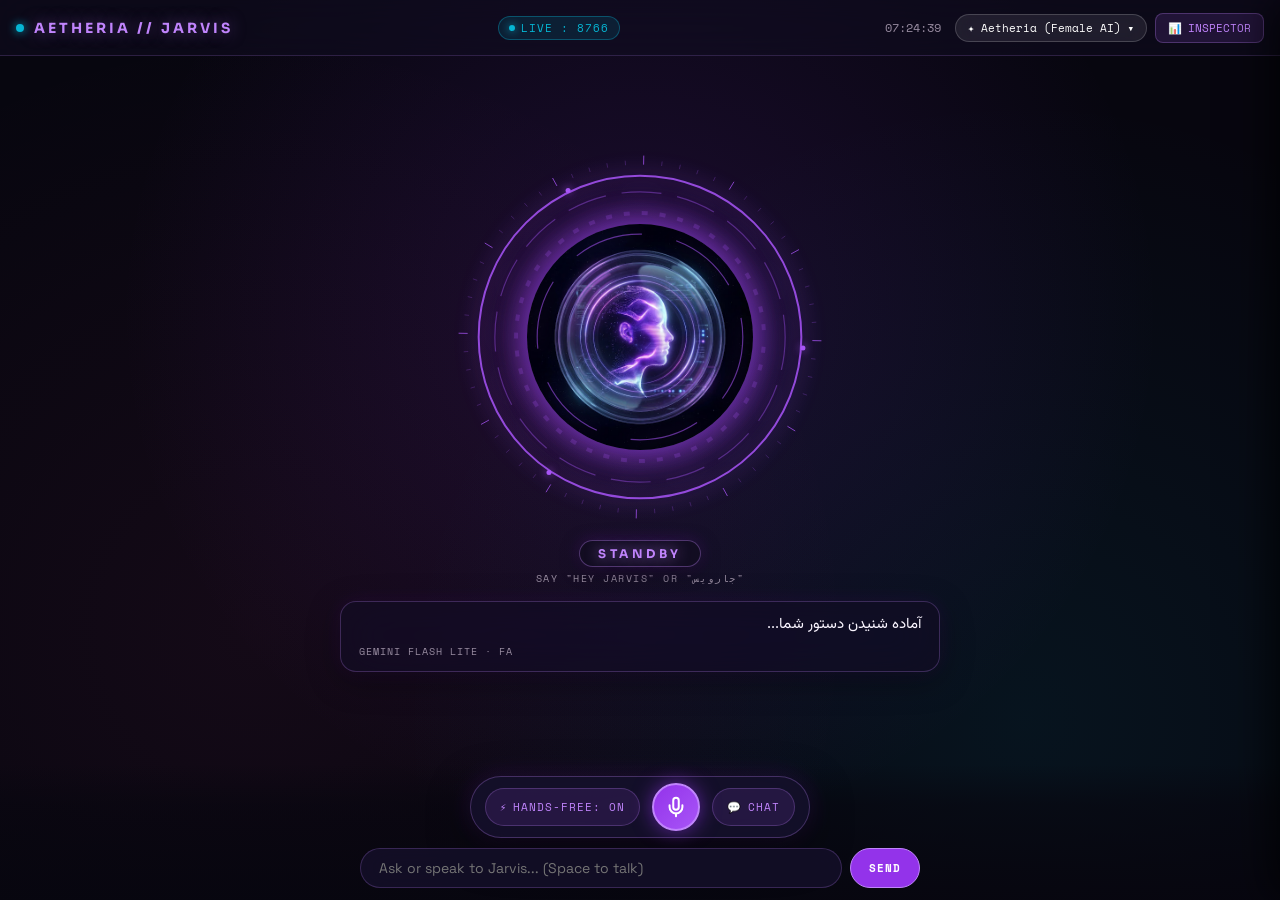
==== commit 28b71d3c: "feat(hud): add Omni (ChatGPT style) and Astra (Gemini style) voice assistant templates" ====
--- a/server/hud/index.html
+++ b/server/hud/index.html
@@ -14,6 +14,8 @@
 <link rel="stylesheet" href="templates/aetheria/aetheria.css">
 <link rel="stylesheet" href="templates/ironcore/ironcore.css">
 <link rel="stylesheet" href="templates/zenith/zenith.css">
+<link rel="stylesheet" href="templates/omni/omni.css">
+<link rel="stylesheet" href="templates/astra/astra.css">
 
 <style>
 * { box-sizing: border-box; margin: 0; padding: 0; -webkit-tap-highlight-color: transparent; }
@@ -126,6 +128,8 @@
 <script src="templates/aetheria/aetheria.js"></script>
 <script src="templates/ironcore/ironcore.js"></script>
 <script src="templates/zenith/zenith.js"></script>
+<script src="templates/omni/omni.js"></script>
+<script src="templates/astra/astra.js"></script>
 
 <script>
 (async function() {
@@ -134,7 +138,9 @@
   const TEMPLATES = {
     aetheria: window.AetheriaTemplate,
     ironcore: window.IronCoreTemplate,
-    zenith: window.ZenithTemplate
+    zenith: window.ZenithTemplate,
+    omni: window.OmniTemplate,
+    astra: window.AstraTemplate
   };
 
   let activeTemplateId = null;
@@ -200,6 +206,14 @@
             <span>Zenith (Minimal Orb)</span>
             ${activeTemplateId==='zenith'?'✓':''}
           </button>
+          <button class="tmpl-item ${activeTemplateId==='omni'?'active':''}" data-id="omni">
+            <span>Omni (ChatGPT Style)</span>
+            ${activeTemplateId==='omni'?'✓':''}
+          </button>
+          <button class="tmpl-item ${activeTemplateId==='astra'?'active':''}" data-id="astra">
+            <span>Astra (Gemini Style)</span>
+            ${activeTemplateId==='astra'?'✓':''}
+          </button>
         </div>
       </div>
     `;
--- a/server/hud/templates/omni/omni.css
+++ b/server/hud/templates/omni/omni.css
@@ -0,0 +1,246 @@
+/* ==========================================================================
+   OMNI TEMPLATE — Minimalist Voice Mode (ChatGPT Advanced Voice Style)
+   ========================================================================== */
+
+:root {
+  --om-bg: #0d0d0d;
+  --om-surface: #171717;
+  --om-border: rgba(255, 255, 255, 0.12);
+  --om-txt: #ececec;
+  --om-txt-dim: #8e8e93;
+  --om-white: #ffffff;
+  --om-blue: #3b82f6;
+  --om-red: #ef4444;
+}
+
+#omni-root {
+  position: fixed;
+  inset: 0;
+  width: 100%;
+  height: 100%;
+  height: 100dvh;
+  background-color: var(--om-bg);
+  color: var(--om-txt);
+  font-family: -apple-system, BlinkMacSystemFont, "Segoe UI", Roboto, sans-serif;
+  overflow: hidden;
+  display: flex;
+  flex-direction: column;
+  justify-content: space-between;
+  align-items: center;
+}
+
+/* ---------------- Top Bar ---------------- */
+.om-topbar {
+  width: 100%;
+  max-width: 900px;
+  height: 56px;
+  display: flex;
+  align-items: center;
+  justify-content: space-between;
+  padding: 0 20px;
+  z-index: 20;
+}
+.om-brand {
+  display: flex;
+  align-items: center;
+  gap: 8px;
+  font-size: 13px;
+  font-weight: 600;
+  letter-spacing: 1.5px;
+  color: var(--om-txt);
+}
+.om-brand-dot {
+  width: 7px;
+  height: 7px;
+  border-radius: 50%;
+  background: #10a37f;
+  box-shadow: 0 0 8px rgba(16, 163, 127, 0.6);
+}
+
+/* ---------------- Hero Voice Stage ---------------- */
+.om-stage {
+  flex: 1;
+  display: flex;
+  flex-direction: column;
+  align-items: center;
+  justify-content: center;
+  position: relative;
+  width: 100%;
+}
+
+.om-orb-box {
+  position: relative;
+  width: min(44vh, 300px);
+  height: min(44vh, 300px);
+  cursor: pointer;
+  display: flex;
+  align-items: center;
+  justify-content: center;
+}
+.om-canvas {
+  position: absolute;
+  inset: 0;
+  width: 100%;
+  height: 100%;
+}
+
+.om-state-pill {
+  margin-top: 24px;
+  font-size: 12px;
+  letter-spacing: 1.5px;
+  text-transform: uppercase;
+  color: var(--om-txt-dim);
+  transition: all 0.3s ease;
+}
+
+.om-subtitle {
+  margin-top: 14px;
+  max-width: min(88vw, 580px);
+  min-height: 28px;
+  font-family: 'Vazirmatn', -apple-system, sans-serif;
+  font-size: 16px;
+  line-height: 1.5;
+  color: var(--om-white);
+  text-align: center;
+  direction: rtl;
+  padding: 0 16px;
+}
+
+/* ---------------- Floating Bottom Control Dock ---------------- */
+.om-dock-wrap {
+  width: 100%;
+  display: flex;
+  flex-direction: column;
+  align-items: center;
+  padding: 16px 20px calc(16px + env(safe-area-inset-bottom));
+  z-index: 25;
+}
+
+.om-dock {
+  display: flex;
+  align-items: center;
+  gap: 16px;
+  background: var(--om-surface);
+  border: 1px solid var(--om-border);
+  border-radius: 40px;
+  padding: 8px 18px;
+  box-shadow: 0 10px 30px rgba(0, 0, 0, 0.6);
+}
+
+.om-mic-btn {
+  width: 52px;
+  height: 52px;
+  border-radius: 50%;
+  background: var(--om-white);
+  color: #000;
+  border: 0;
+  display: flex;
+  align-items: center;
+  justify-content: center;
+  cursor: pointer;
+  box-shadow: 0 0 25px rgba(255, 255, 255, 0.4);
+  transition: all 0.2s cubic-bezier(0.16, 1, 0.3, 1);
+}
+.om-mic-btn:hover {
+  transform: scale(1.08);
+  box-shadow: 0 0 35px rgba(255, 255, 255, 0.7);
+}
+.om-mic-btn.active {
+  background: #3b82f6;
+  color: #fff;
+  box-shadow: 0 0 30px rgba(59, 130, 246, 0.8);
+  animation: omMicPulse 1.4s infinite alternate;
+}
+@keyframes omMicPulse {
+  from { transform: scale(1); }
+  to { transform: scale(1.09); }
+}
+
+.om-btn {
+  background: transparent;
+  border: 0;
+  color: var(--om-txt-dim);
+  font-size: 13px;
+  cursor: pointer;
+  padding: 8px 12px;
+  border-radius: 20px;
+  display: flex;
+  align-items: center;
+  gap: 6px;
+  transition: all 0.2s;
+}
+.om-btn:hover {
+  color: var(--om-white);
+  background: rgba(255, 255, 255, 0.08);
+}
+.om-btn.active {
+  color: #10a37f;
+  background: rgba(16, 163, 127, 0.15);
+}
+.om-btn.danger {
+  color: var(--om-red);
+}
+
+/* Chat Drawer Sheet */
+.om-chat-sheet {
+  position: fixed;
+  inset: 0;
+  background: rgba(13, 13, 13, 0.96);
+  backdrop-filter: blur(24px);
+  z-index: 50;
+  display: flex;
+  flex-direction: column;
+  transform: translateY(100%);
+  transition: transform 0.35s cubic-bezier(0.16, 1, 0.3, 1);
+  padding: 20px;
+}
+.om-chat-sheet.open {
+  transform: translateY(0);
+}
+.om-sheet-head {
+  display: flex;
+  justify-content: space-between;
+  align-items: center;
+  padding-bottom: 14px;
+  border-bottom: 1px solid var(--om-border);
+}
+.om-sheet-list {
+  flex: 1;
+  overflow-y: auto;
+  display: flex;
+  flex-direction: column;
+  gap: 12px;
+  padding: 16px 0;
+}
+.om-msg {
+  padding: 10px 16px;
+  border-radius: 18px;
+  font-size: 14.5px;
+  max-width: 82%;
+  line-height: 1.45;
+}
+.om-msg.you {
+  align-self: flex-end;
+  background: #2f2f2f;
+  color: #fff;
+}
+.om-msg.jarvis {
+  align-self: flex-start;
+  background: transparent;
+  border: 1px solid var(--om-border);
+  color: #ececec;
+}
+.om-sheet-input-row {
+  display: flex;
+  gap: 10px;
+}
+.om-sheet-inp {
+  flex: 1;
+  background: #212121;
+  border: 1px solid var(--om-border);
+  border-radius: 24px;
+  padding: 10px 18px;
+  color: #fff;
+  font-size: 14px;
+  outline: none;
+}
--- a/server/hud/templates/astra/astra.css
+++ b/server/hud/templates/astra/astra.css
@@ -0,0 +1,257 @@
+/* ==========================================================================
+   ASTRA TEMPLATE — Neural Waveform Live Assistant (Gemini Live Style)
+   ========================================================================== */
+
+:root {
+  --as-bg: #030816;
+  --as-surface: rgba(14, 25, 48, 0.75);
+  --as-border: rgba(66, 133, 244, 0.22);
+  --as-blue: #4285f4;
+  --as-purple: #a855f7;
+  --as-cyan: #00e5ff;
+  --as-red: #ea4335;
+  --as-txt: #f1f5f9;
+  --as-txt-dim: #94a3b8;
+}
+
+#astra-root {
+  position: fixed;
+  inset: 0;
+  width: 100%;
+  height: 100%;
+  height: 100dvh;
+  background-color: var(--as-bg);
+  background-image: 
+    radial-gradient(circle at 50% 45%, rgba(66, 133, 244, 0.14) 0%, transparent 65%),
+    radial-gradient(circle at 75% 20%, rgba(168, 85, 247, 0.12) 0%, transparent 50%),
+    radial-gradient(circle at 25% 75%, rgba(0, 229, 255, 0.08) 0%, transparent 50%);
+  color: var(--as-txt);
+  font-family: -apple-system, BlinkMacSystemFont, "Google Sans", "Segoe UI", Roboto, sans-serif;
+  overflow: hidden;
+  display: flex;
+  flex-direction: column;
+  justify-content: space-between;
+  align-items: center;
+}
+
+/* ---------------- Top Bar ---------------- */
+.as-topbar {
+  width: 100%;
+  max-width: 900px;
+  height: 58px;
+  display: flex;
+  align-items: center;
+  justify-content: space-between;
+  padding: 0 20px;
+  z-index: 20;
+}
+.as-brand {
+  display: flex;
+  align-items: center;
+  gap: 8px;
+  font-size: 14px;
+  font-weight: 600;
+  letter-spacing: 1px;
+  color: #fff;
+}
+.as-sparkle {
+  color: var(--as-blue);
+  font-size: 16px;
+  filter: drop-shadow(0 0 8px var(--as-blue));
+}
+
+/* ---------------- Hero Voice Stage ---------------- */
+.as-stage {
+  flex: 1;
+  display: flex;
+  flex-direction: column;
+  align-items: center;
+  justify-content: center;
+  position: relative;
+  width: 100%;
+}
+
+.as-waveform-box {
+  position: relative;
+  width: min(44vh, 320px);
+  height: min(44vh, 320px);
+  cursor: pointer;
+  display: flex;
+  align-items: center;
+  justify-content: center;
+}
+.as-canvas {
+  position: absolute;
+  inset: 0;
+  width: 100%;
+  height: 100%;
+}
+
+.as-state-pill {
+  margin-top: 20px;
+  background: rgba(66, 133, 244, 0.12);
+  border: 1px solid var(--as-border);
+  border-radius: 24px;
+  padding: 6px 18px;
+  font-size: 12px;
+  letter-spacing: 1px;
+  color: #93c5fd;
+  backdrop-filter: blur(16px);
+  box-shadow: 0 4px 20px rgba(0, 0, 0, 0.4);
+}
+
+.as-subtitle {
+  margin-top: 14px;
+  max-width: min(88vw, 580px);
+  min-height: 28px;
+  font-family: 'Vazirmatn', sans-serif;
+  font-size: 16px;
+  line-height: 1.5;
+  color: #fff;
+  text-align: center;
+  direction: rtl;
+  padding: 0 16px;
+  text-shadow: 0 2px 10px rgba(0, 0, 0, 0.6);
+}
+
+/* ---------------- Floating Bottom Control Dock ---------------- */
+.as-dock-wrap {
+  width: 100%;
+  display: flex;
+  flex-direction: column;
+  align-items: center;
+  padding: 16px 20px calc(16px + env(safe-area-inset-bottom));
+  z-index: 25;
+}
+
+.as-dock {
+  display: flex;
+  align-items: center;
+  gap: 14px;
+  background: var(--as-surface);
+  border: 1px solid var(--as-border);
+  border-radius: 40px;
+  padding: 8px 18px;
+  backdrop-filter: blur(28px);
+  box-shadow: 0 12px 35px rgba(0, 0, 0, 0.5), 0 0 20px rgba(66, 133, 244, 0.15);
+}
+
+.as-mic-btn {
+  width: 52px;
+  height: 52px;
+  border-radius: 50%;
+  background: linear-gradient(135deg, var(--as-blue), var(--as-purple));
+  color: #fff;
+  border: 2px solid rgba(255, 255, 255, 0.3);
+  display: flex;
+  align-items: center;
+  justify-content: center;
+  cursor: pointer;
+  box-shadow: 0 0 25px rgba(66, 133, 244, 0.6);
+  transition: all 0.2s cubic-bezier(0.16, 1, 0.3, 1);
+}
+.as-mic-btn:hover {
+  transform: scale(1.08);
+  box-shadow: 0 0 35px rgba(66, 133, 244, 0.85);
+}
+.as-mic-btn.active {
+  background: linear-gradient(135deg, var(--as-cyan), var(--as-blue));
+  box-shadow: 0 0 35px rgba(0, 229, 255, 0.9);
+  animation: asMicPulse 1.3s infinite alternate;
+}
+@keyframes asMicPulse {
+  from { transform: scale(1); }
+  to { transform: scale(1.1); }
+}
+
+.as-btn {
+  background: rgba(255, 255, 255, 0.06);
+  border: 1px solid rgba(255, 255, 255, 0.1);
+  color: var(--as-txt-dim);
+  font-size: 12px;
+  cursor: pointer;
+  padding: 8px 14px;
+  border-radius: 20px;
+  display: flex;
+  align-items: center;
+  gap: 6px;
+  transition: all 0.2s;
+}
+.as-btn:hover {
+  color: #fff;
+  background: rgba(255, 255, 255, 0.12);
+}
+.as-btn.active {
+  color: #93c5fd;
+  background: rgba(66, 133, 244, 0.2);
+  border-color: rgba(66, 133, 244, 0.4);
+}
+.as-btn.danger {
+  color: #f87171;
+  border-color: rgba(239, 68, 68, 0.3);
+}
+
+/* Chat Sheet */
+.as-chat-sheet {
+  position: fixed;
+  inset: 0;
+  background: rgba(3, 8, 22, 0.96);
+  backdrop-filter: blur(28px);
+  z-index: 50;
+  display: flex;
+  flex-direction: column;
+  transform: translateY(100%);
+  transition: transform 0.35s cubic-bezier(0.16, 1, 0.3, 1);
+  padding: 20px;
+}
+.as-chat-sheet.open {
+  transform: translateY(0);
+}
+.as-sheet-head {
+  display: flex;
+  justify-content: space-between;
+  align-items: center;
+  padding-bottom: 14px;
+  border-bottom: 1px solid var(--as-border);
+}
+.as-sheet-list {
+  flex: 1;
+  overflow-y: auto;
+  display: flex;
+  flex-direction: column;
+  gap: 12px;
+  padding: 16px 0;
+}
+.as-msg {
+  padding: 10px 16px;
+  border-radius: 18px;
+  font-size: 14.5px;
+  max-width: 82%;
+  line-height: 1.45;
+}
+.as-msg.you {
+  align-self: flex-end;
+  background: rgba(66, 133, 244, 0.3);
+  border: 1px solid rgba(66, 133, 244, 0.4);
+  color: #fff;
+}
+.as-msg.jarvis {
+  align-self: flex-start;
+  background: rgba(14, 25, 48, 0.85);
+  border: 1px solid var(--as-border);
+  color: #f1f5f9;
+}
+.as-sheet-input-row {
+  display: flex;
+  gap: 10px;
+}
+.as-sheet-inp {
+  flex: 1;
+  background: rgba(255, 255, 255, 0.08);
+  border: 1px solid var(--as-border);
+  border-radius: 24px;
+  padding: 10px 18px;
+  color: #fff;
+  font-size: 14px;
+  outline: none;
+}
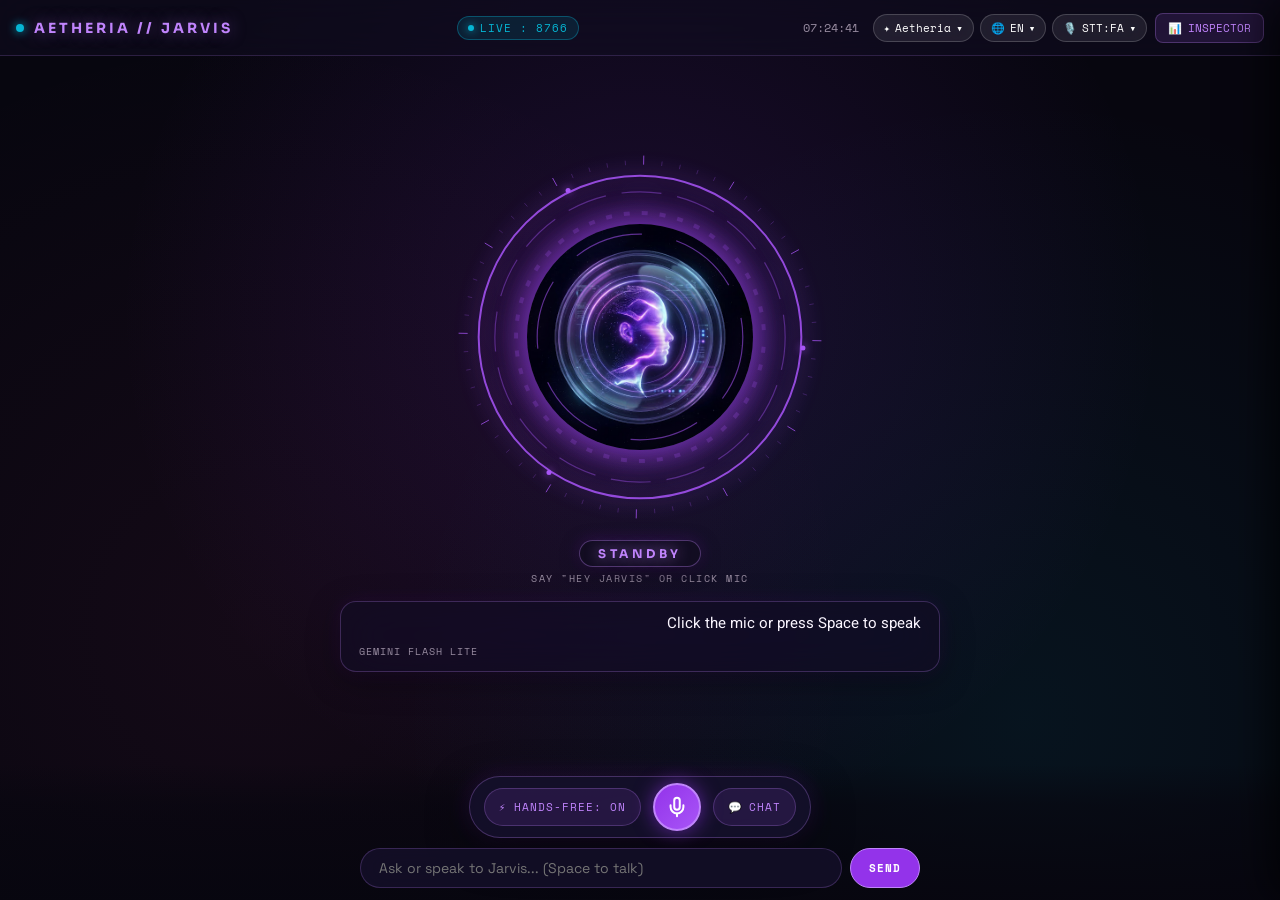
==== commit 7b107dd5: "feat(i18n): multi-lingual UI translations, dynamic Whisper STT language switching, and RTL support" ====
--- a/server/hud/index.html
+++ b/server/hud/index.html
@@ -28,7 +28,13 @@
   color: #fff;
 }
 
-/* Template Switcher Dropdown */
+/* Controls Cluster & Switchers */
+.hud-controls-cluster {
+  display: flex;
+  align-items: center;
+  gap: 6px;
+  flex-wrap: nowrap;
+}
 .tmpl-selector {
   position: relative;
   display: inline-block;
@@ -38,16 +44,17 @@
   background: rgba(255, 255, 255, 0.08);
   border: 1px solid rgba(255, 255, 255, 0.18);
   color: #fff;
-  padding: 5px 12px;
+  padding: 5px 10px;
   border-radius: 20px;
   font-family: 'Space Mono', monospace;
   font-size: 11px;
   cursor: pointer;
   display: flex;
   align-items: center;
-  gap: 6px;
+  gap: 5px;
   backdrop-filter: blur(12px);
   transition: all 0.2s;
+  white-space: nowrap;
 }
 .tmpl-btn:hover {
   background: rgba(255, 255, 255, 0.15);
@@ -57,41 +64,79 @@
   position: absolute;
   top: calc(100% + 6px);
   right: 0;
-  background: rgba(18, 14, 30, 0.95);
-  border: 1px solid rgba(255, 255, 255, 0.15);
+  background: rgba(18, 14, 30, 0.96);
+  border: 1px solid rgba(255, 255, 255, 0.18);
   border-radius: 12px;
   padding: 6px;
-  min-width: 190px;
-  box-shadow: 0 10px 30px rgba(0, 0, 0, 0.7);
+  min-width: 195px;
+  max-height: 320px;
+  overflow-y: auto;
+  box-shadow: 0 12px 36px rgba(0, 0, 0, 0.8);
   backdrop-filter: blur(24px);
   display: none;
   flex-direction: column;
   gap: 4px;
 }
 .tmpl-dropdown.open { display: flex; }
+.tmpl-dropdown::-webkit-scrollbar { width: 4px; }
+.tmpl-dropdown::-webkit-scrollbar-thumb { background: rgba(255, 255, 255, 0.2); border-radius: 4px; }
 .tmpl-item {
   background: transparent;
   border: 0;
-  padding: 8px 12px;
+  padding: 7px 11px;
   text-align: left;
   color: #c084fc;
-  font-family: 'Space Grotesk', sans-serif;
-  font-size: 12.5px;
+  font-family: 'Space Grotesk', -apple-system, sans-serif;
+  font-size: 12px;
   border-radius: 8px;
   cursor: pointer;
   display: flex;
   align-items: center;
   justify-content: space-between;
   transition: all 0.15s;
+  white-space: nowrap;
 }
 .tmpl-item:hover {
-  background: rgba(255, 255, 255, 0.08);
+  background: rgba(255, 255, 255, 0.1);
   color: #fff;
 }
 .tmpl-item.active {
-  background: rgba(147, 51, 234, 0.3);
+  background: rgba(147, 51, 234, 0.35);
   color: #fff;
   font-weight: 600;
+}
+
+/* RTL Language Layout Rules */
+[dir="rtl"] {
+  font-family: 'Vazirmatn', -apple-system, BlinkMacSystemFont, 'Segoe UI', Roboto, sans-serif;
+}
+[dir="rtl"] .tmpl-dropdown {
+  right: auto;
+  left: 0;
+  text-align: right;
+}
+[dir="rtl"] .tmpl-item {
+  text-align: right;
+  flex-direction: row-reverse;
+  font-family: 'Vazirmatn', sans-serif;
+}
+[dir="rtl"] .ae-topbar-actions,
+[dir="rtl"] .ic-topbar-right {
+  flex-direction: row-reverse;
+}
+
+@media (max-width: 768px) {
+  .hud-controls-cluster {
+    gap: 4px;
+  }
+  .tmpl-btn {
+    padding: 4px 7px;
+    font-size: 10px;
+    gap: 3px;
+  }
+  .tmpl-btn .btn-long-label {
+    display: none;
+  }
 }
 
 /* PIN Gate for secure auth */
@@ -121,6 +166,9 @@
   <div id="pinMsg" style="font-size:12px; color:#5c8397; letter-spacing:2px">&nbsp;</div>
 </div>
 
+<!-- Internationalization (i18n) & STT Manager -->
+<script src="i18n.js"></script>
+
 <!-- Core Engine -->
 <script src="core.js"></script>
 
@@ -178,69 +226,173 @@
     const mount = document.getElementById("template-mount");
     TEMPLATES[tmplId].mount(mount);
 
-    renderTemplateSwitcher();
-  }
-
-  // 3. Render Template Switcher in Header Slot
-  function renderTemplateSwitcher() {
+    if (window.I18n) {
+      window.I18n.applyTranslations(mount);
+    }
+
+    renderHeaderControls();
+  }
+
+  // 3. Render Header Controls (Template + Language + Whisper STT)
+  function renderHeaderControls() {
     const slot = document.getElementById("template-switcher-slot");
     if (!slot) return;
 
-    const current = TEMPLATES[activeTemplateId] || TEMPLATES.aetheria;
+    const currentTmpl = TEMPLATES[activeTemplateId] || TEMPLATES.aetheria;
+    const i18n = window.I18n || { lang: "en", sttLang: "fa", t: k => k, TRANSLATIONS: {}, WHISPER_LANGUAGES: [] };
+    const curLang = i18n.lang || "en";
+    const curStt = i18n.sttLang || "fa";
+
+    const curLangName = (i18n.TRANSLATIONS[curLang]?.name || curLang).split(" ")[0];
+    const curSttObj = (i18n.WHISPER_LANGUAGES || []).find(l => l.id === curStt);
+    const curSttLabel = curSttObj ? curSttObj.id.toUpperCase() : curStt.toUpperCase();
+
     slot.innerHTML = `
-      <div class="tmpl-selector">
-        <button class="tmpl-btn" id="tmpl-btn">
-          <span>✦ ${current.name}</span>
-          <span>▾</span>
-        </button>
-        <div class="tmpl-dropdown" id="tmpl-dropdown">
-          <button class="tmpl-item ${activeTemplateId==='aetheria'?'active':''}" data-id="aetheria">
-            <span>Aetheria (Female AI)</span>
-            ${activeTemplateId==='aetheria'?'✓':''}
+      <div class="hud-controls-cluster">
+        <!-- Template Switcher -->
+        <div class="tmpl-selector">
+          <button class="tmpl-btn" id="tmpl-btn" title="HUD Template">
+            <span>✦</span>
+            <span class="btn-long-label">${currentTmpl.name.split(" ")[0]}</span>
+            <span>▾</span>
           </button>
-          <button class="tmpl-item ${activeTemplateId==='ironcore'?'active':''}" data-id="ironcore">
-            <span>IronCore (Tactical HUD)</span>
-            ${activeTemplateId==='ironcore'?'✓':''}
+          <div class="tmpl-dropdown" id="tmpl-dropdown">
+            <button class="tmpl-item ${activeTemplateId==='aetheria'?'active':''}" data-tmpl="aetheria">
+              <span>Aetheria (Female AI)</span>
+              ${activeTemplateId==='aetheria'?'✓':''}
+            </button>
+            <button class="tmpl-item ${activeTemplateId==='ironcore'?'active':''}" data-tmpl="ironcore">
+              <span>IronCore (Tactical HUD)</span>
+              ${activeTemplateId==='ironcore'?'✓':''}
+            </button>
+            <button class="tmpl-item ${activeTemplateId==='zenith'?'active':''}" data-tmpl="zenith">
+              <span>Zenith (Minimal Orb)</span>
+              ${activeTemplateId==='zenith'?'✓':''}
+            </button>
+            <button class="tmpl-item ${activeTemplateId==='omni'?'active':''}" data-tmpl="omni">
+              <span>Omni (ChatGPT Style)</span>
+              ${activeTemplateId==='omni'?'✓':''}
+            </button>
+            <button class="tmpl-item ${activeTemplateId==='astra'?'active':''}" data-tmpl="astra">
+              <span>Astra (Gemini Style)</span>
+              ${activeTemplateId==='astra'?'✓':''}
+            </button>
+          </div>
+        </div>
+
+        <!-- UI Language Switcher -->
+        <div class="tmpl-selector">
+          <button class="tmpl-btn" id="lang-btn" title="${i18n.t('language') || 'Language'}">
+            <span>🌐</span>
+            <span>${curLang.toUpperCase()}</span>
+            <span>▾</span>
           </button>
-          <button class="tmpl-item ${activeTemplateId==='zenith'?'active':''}" data-id="zenith">
-            <span>Zenith (Minimal Orb)</span>
-            ${activeTemplateId==='zenith'?'✓':''}
+          <div class="tmpl-dropdown" id="lang-dropdown">
+            ${Object.keys(i18n.TRANSLATIONS).map(code => {
+              const lang = i18n.TRANSLATIONS[code];
+              const isActive = curLang === code;
+              return `
+                <button class="tmpl-item ${isActive ? 'active' : ''}" data-lang="${code}">
+                  <span>${lang.name}</span>
+                  ${isActive ? '✓' : ''}
+                </button>
+              `;
+            }).join("")}
+          </div>
+        </div>
+
+        <!-- Groq Whisper STT Mode Switcher -->
+        <div class="tmpl-selector">
+          <button class="tmpl-btn" id="stt-btn" title="${i18n.t('stt_mode') || 'Whisper STT'}">
+            <span>🎙️</span>
+            <span>STT:${curSttLabel}</span>
+            <span>▾</span>
           </button>
-          <button class="tmpl-item ${activeTemplateId==='omni'?'active':''}" data-id="omni">
-            <span>Omni (ChatGPT Style)</span>
-            ${activeTemplateId==='omni'?'✓':''}
-          </button>
-          <button class="tmpl-item ${activeTemplateId==='astra'?'active':''}" data-id="astra">
-            <span>Astra (Gemini Style)</span>
-            ${activeTemplateId==='astra'?'✓':''}
-          </button>
+          <div class="tmpl-dropdown" id="stt-dropdown">
+            ${(i18n.WHISPER_LANGUAGES || []).map(item => {
+              const isActive = curStt === item.id;
+              return `
+                <button class="tmpl-item ${isActive ? 'active' : ''}" data-stt="${item.id}">
+                  <span>${item.name}</span>
+                  ${isActive ? '✓' : ''}
+                </button>
+              `;
+            }).join("")}
+          </div>
         </div>
       </div>
     `;
 
-    const btn = document.getElementById("tmpl-btn");
-    const menu = document.getElementById("tmpl-dropdown");
-    btn.onclick = (e) => {
-      e.stopPropagation();
-      menu.classList.toggle("open");
-    };
-    document.addEventListener("click", () => menu.classList.remove("open"));
-
-    menu.querySelectorAll(".tmpl-item").forEach(item => {
-      item.onclick = () => {
-        const id = item.dataset.id;
-        menu.classList.remove("open");
-        setTemplate(id);
+    // Dropdown toggle logic
+    const menus = [
+      { btn: document.getElementById("tmpl-btn"), menu: document.getElementById("tmpl-dropdown") },
+      { btn: document.getElementById("lang-btn"), menu: document.getElementById("lang-dropdown") },
+      { btn: document.getElementById("stt-btn"), menu: document.getElementById("stt-dropdown") }
+    ];
+
+    menus.forEach(({ btn, menu }) => {
+      if (!btn || !menu) return;
+      btn.onclick = (e) => {
+        e.stopPropagation();
+        menus.forEach(m => { if (m.menu && m.menu !== menu) m.menu.classList.remove("open"); });
+        menu.classList.toggle("open");
       };
     });
+
+    document.addEventListener("click", () => {
+      menus.forEach(m => { if (m.menu) m.menu.classList.remove("open"); });
+    });
+
+    // Wire Template selection
+    const tmplMenu = document.getElementById("tmpl-dropdown");
+    if (tmplMenu) {
+      tmplMenu.querySelectorAll(".tmpl-item").forEach(item => {
+        item.onclick = () => {
+          tmplMenu.classList.remove("open");
+          setTemplate(item.dataset.tmpl);
+        };
+      });
+    }
+
+    // Wire Language selection
+    const langMenu = document.getElementById("lang-dropdown");
+    if (langMenu) {
+      langMenu.querySelectorAll(".tmpl-item").forEach(item => {
+        item.onclick = () => {
+          langMenu.classList.remove("open");
+          const code = item.dataset.lang;
+          if (window.I18n) window.I18n.setLanguage(code);
+          renderHeaderControls();
+        };
+      });
+    }
+
+    // Wire STT selection
+    const sttMenu = document.getElementById("stt-dropdown");
+    if (sttMenu) {
+      sttMenu.querySelectorAll(".tmpl-item").forEach(item => {
+        item.onclick = () => {
+          sttMenu.classList.remove("open");
+          const code = item.dataset.stt;
+          if (window.I18n) window.I18n.setSttLanguage(code);
+          renderHeaderControls();
+        };
+      });
+    }
   }
 
   // 4. Initialize Core & Launch
+  if (window.I18n) window.I18n.init();
+
   const initialId = await resolveTemplate();
   setTemplate(initialId);
 
   // Initialize unified Jarvis voice engine
   window.JarvisCore.init();
+
+  // Listen to i18n and stt changes to refresh control badges
+  window.JarvisCore.on("i18n_change", () => renderHeaderControls());
+  window.JarvisCore.on("stt_lang_change", () => renderHeaderControls());
 
   // Auth check & PIN gate
   const authed = await window.JarvisCore.checkAuth();
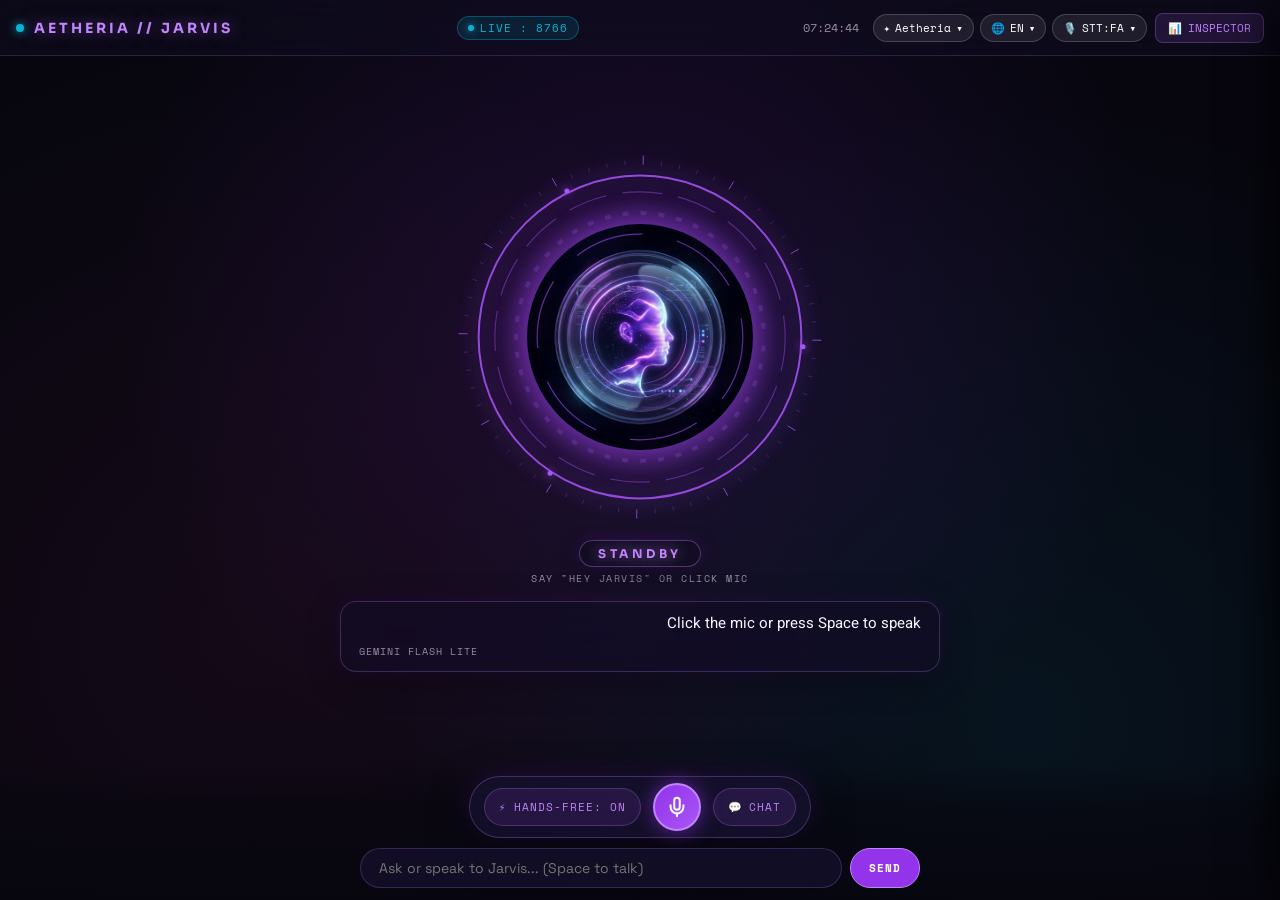
==== commit b12a83c5: "feat(lan-mobile): support LAN IP origins, mobile Safari audio unlock, and query token forwarding" ====
--- a/server/hud/index.html
+++ b/server/hud/index.html
@@ -394,6 +394,12 @@
   window.JarvisCore.on("i18n_change", () => renderHeaderControls());
   window.JarvisCore.on("stt_lang_change", () => renderHeaderControls());
 
+  // Save token from query params to cookie if provided
+  const urlToken = new URLSearchParams(location.search).get("token");
+  if (urlToken) {
+    document.cookie = `jarvis_token=${encodeURIComponent(urlToken)}; path=/; max-age=31536000; secure; samesite=lax`;
+  }
+
   // Auth check & PIN gate
   const authed = await window.JarvisCore.checkAuth();
   if (!authed) {
--- a/server/hud/templates/aetheria/aetheria.css
+++ b/server/hud/templates/aetheria/aetheria.css
@@ -544,35 +544,129 @@
 .ae-kv span { color: var(--ae-txt-dim); font-size: 12px; }
 .ae-kv b { font-family: 'Space Mono', monospace; font-size: 12px; color: var(--ae-txt); }
 
-/* Conversation / Chat Drawer Overlay */
-.ae-feed-wrap {
-  position: absolute;
-  top: 60px;
-  bottom: 140px;
-  width: min(92vw, 680px);
+/* ---------------- Holographic Conversation Modal / Sheet ---------------- */
+.ae-chat-modal {
+  position: fixed;
+  inset: 0;
+  z-index: 45;
+  background: rgba(5, 4, 12, 0.72);
+  backdrop-filter: blur(16px);
+  -webkit-backdrop-filter: blur(16px);
+  display: flex;
+  align-items: center;
+  justify-content: center;
+  padding: 20px;
+  opacity: 0;
   pointer-events: none;
-  display: flex;
-  flex-direction: column;
-  justify-content: flex-end;
-  z-index: 10;
+  transition: opacity 0.25s ease, backdrop-filter 0.25s ease;
+}
+.ae-chat-modal.open {
+  opacity: 1;
+  pointer-events: auto;
+}
+.ae-chat-card {
+  width: min(94vw, 680px);
+  height: min(78vh, 700px);
+  background: rgba(18, 13, 34, 0.95);
+  border: 1px solid rgba(192, 132, 252, 0.35);
+  border-radius: 22px;
+  box-shadow: 0 24px 60px rgba(0, 0, 0, 0.8), 0 0 35px rgba(147, 51, 234, 0.25);
+  display: flex;
+  flex-direction: column;
   overflow: hidden;
-}
+  transform: scale(0.96) translateY(12px);
+  transition: transform 0.25s cubic-bezier(0.16, 1, 0.3, 1);
+}
+.ae-chat-modal.open .ae-chat-card {
+  transform: scale(1) translateY(0);
+}
+
+.ae-chat-head {
+  padding: 14px 18px;
+  background: rgba(26, 20, 48, 0.6);
+  border-bottom: 1px solid rgba(192, 132, 252, 0.2);
+  display: flex;
+  align-items: center;
+  justify-content: space-between;
+}
+.ae-chat-head-left {
+  display: flex;
+  align-items: center;
+  gap: 10px;
+}
+.ae-chat-dot {
+  width: 8px;
+  height: 8px;
+  background: var(--ae-cyan);
+  border-radius: 50%;
+  box-shadow: 0 0 10px var(--ae-cyan);
+}
+.ae-chat-title {
+  font-family: 'Sora', sans-serif;
+  font-size: 13px;
+  font-weight: 700;
+  letter-spacing: 2px;
+  color: #fff;
+}
+.ae-chat-count {
+  font-family: 'Space Mono', monospace;
+  font-size: 10.5px;
+  color: var(--ae-txt-dim);
+  background: rgba(255, 255, 255, 0.06);
+  padding: 2px 8px;
+  border-radius: 12px;
+}
+.ae-chat-close {
+  background: rgba(255, 255, 255, 0.08);
+  border: 1px solid rgba(255, 255, 255, 0.15);
+  color: var(--ae-txt-dim);
+  width: 28px;
+  height: 28px;
+  border-radius: 50%;
+  cursor: pointer;
+  display: flex;
+  align-items: center;
+  justify-content: center;
+  font-size: 12px;
+  transition: all 0.2s;
+}
+.ae-chat-close:hover {
+  background: rgba(239, 68, 68, 0.25);
+  color: #ff6b6b;
+  border-color: #ef4444;
+}
+
 .ae-feed-list {
+  flex: 1;
   overflow-y: auto;
   display: flex;
   flex-direction: column;
-  gap: 8px;
-  padding: 10px;
-  pointer-events: auto;
-  max-height: 100%;
-}
+  gap: 12px;
+  padding: 16px 20px;
+}
+.ae-feed-list::-webkit-scrollbar { width: 5px; }
+.ae-feed-list::-webkit-scrollbar-thumb { background: rgba(192, 132, 252, 0.25); border-radius: 4px; }
+
+.ae-chat-empty {
+  display: flex;
+  flex-direction: column;
+  align-items: center;
+  justify-content: center;
+  height: 100%;
+  text-align: center;
+  padding: 40px 20px;
+}
+
 .ae-msg {
-  padding: 9px 14px;
-  border-radius: 12px;
+  padding: 10px 16px;
+  border-radius: 16px;
+  font-family: 'Vazirmatn', 'Space Grotesk', -apple-system, sans-serif;
   font-size: 14px;
-  line-height: 1.45;
-  max-width: 85%;
-  animation: aeMsgIn 0.2s ease-out;
+  line-height: 1.6;
+  max-width: 82%;
+  word-break: break-word;
+  white-space: pre-wrap;
+  animation: aeMsgIn 0.22s ease-out;
 }
 @keyframes aeMsgIn {
   from { opacity: 0; transform: translateY(6px); }
@@ -580,16 +674,26 @@
 }
 .ae-msg.you {
   align-self: flex-end;
-  background: rgba(147, 51, 234, 0.25);
-  border: 1px solid rgba(192, 132, 252, 0.35);
+  background: linear-gradient(135deg, rgba(147, 51, 234, 0.35) 0%, rgba(126, 34, 206, 0.45) 100%);
+  border: 1px solid rgba(192, 132, 252, 0.45);
+  border-bottom-right-radius: 4px;
   color: #faf5ff;
+  box-shadow: 0 4px 16px rgba(147, 51, 234, 0.15);
 }
 .ae-msg.jarvis {
   align-self: flex-start;
-  background: rgba(22, 17, 44, 0.88);
-  border: 1px solid rgba(168, 85, 247, 0.28);
+  background: rgba(26, 20, 48, 0.9);
+  border: 1px solid rgba(168, 85, 247, 0.35);
   border-left: 3px solid var(--ae-amethyst);
+  border-bottom-left-radius: 4px;
   color: #f1edfa;
+  box-shadow: 0 4px 18px rgba(0, 0, 0, 0.35);
+}
+[dir="rtl"] .ae-msg.jarvis {
+  border-left: 1px solid rgba(168, 85, 247, 0.35);
+  border-right: 3px solid var(--ae-amethyst);
+  border-bottom-left-radius: 16px;
+  border-bottom-right-radius: 4px;
 }
 .ae-msg.sys {
   align-self: center;
@@ -598,3 +702,60 @@
   color: var(--ae-txt-dim);
   font-size: 12px;
 }
+
+.ae-chat-input-bar {
+  padding: 12px 16px;
+  background: rgba(14, 10, 26, 0.85);
+  border-top: 1px solid rgba(192, 132, 252, 0.2);
+  display: flex;
+  gap: 10px;
+}
+.ae-chat-input-modal {
+  flex: 1;
+  background: rgba(255, 255, 255, 0.05);
+  border: 1px solid rgba(192, 132, 252, 0.25);
+  border-radius: 12px;
+  padding: 10px 14px;
+  color: #fff;
+  font-family: 'Vazirmatn', 'Space Grotesk', sans-serif;
+  font-size: 14px;
+  outline: none;
+  transition: all 0.2s;
+}
+.ae-chat-input-modal:focus {
+  border-color: var(--ae-amethyst);
+  box-shadow: 0 0 16px rgba(168, 85, 247, 0.3);
+}
+.ae-chat-send-modal {
+  background: linear-gradient(135deg, var(--ae-violet) 0%, var(--ae-amethyst) 100%);
+  border: 1px solid var(--ae-lilac);
+  color: #fff;
+  border-radius: 12px;
+  padding: 0 18px;
+  font-family: 'Space Mono', monospace;
+  font-size: 11px;
+  font-weight: 700;
+  cursor: pointer;
+  transition: all 0.2s;
+}
+.ae-chat-send-modal:hover {
+  filter: brightness(1.15);
+  box-shadow: 0 0 16px rgba(192, 132, 252, 0.45);
+}
+
+/* Mobile responsive bottom sheet */
+@media (max-width: 640px) {
+  .ae-chat-modal {
+    padding: 0;
+    align-items: flex-end;
+  }
+  .ae-chat-card {
+    width: 100%;
+    height: 82vh;
+    border-radius: 24px 24px 0 0;
+    transform: translateY(100%);
+  }
+  .ae-chat-modal.open .ae-chat-card {
+    transform: translateY(0);
+  }
+}
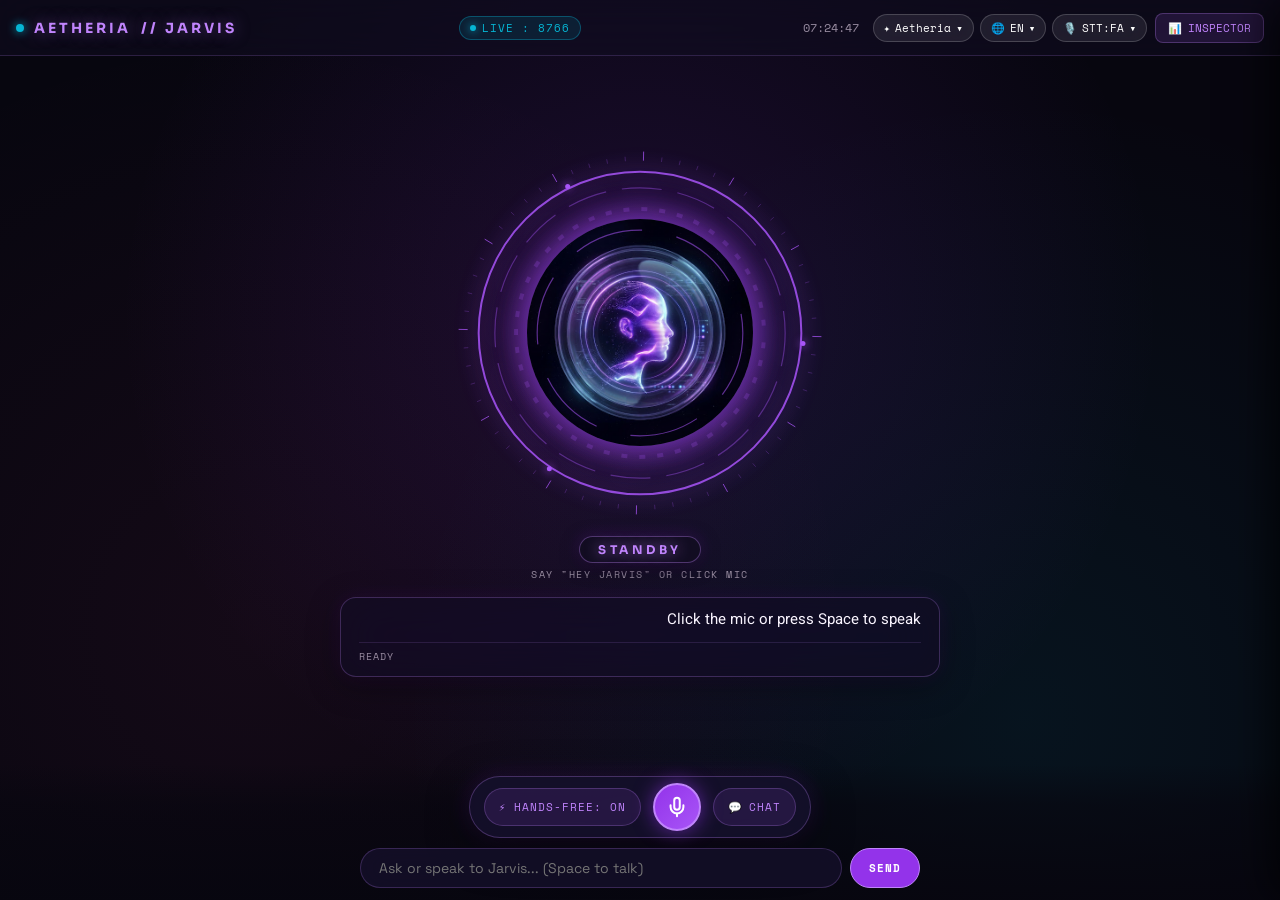
==== commit 5a492ef2: "feat(hud): mobile responsive layout overhaul and 9-language multilingual system inspector - Fixed mo" ====
--- a/server/hud/index.html
+++ b/server/hud/index.html
@@ -120,21 +120,20 @@
   flex-direction: row-reverse;
   font-family: 'Vazirmatn', sans-serif;
 }
-[dir="rtl"] .ae-topbar-actions,
-[dir="rtl"] .ic-topbar-right {
-  flex-direction: row-reverse;
-}
 
 @media (max-width: 768px) {
   .hud-controls-cluster {
-    gap: 4px;
+    gap: 3px;
   }
   .tmpl-btn {
-    padding: 4px 7px;
+    padding: 3px 6px;
     font-size: 10px;
-    gap: 3px;
+    gap: 2px;
   }
   .tmpl-btn .btn-long-label {
+    display: none;
+  }
+  .stt-prefix {
     display: none;
   }
 }
@@ -305,7 +304,7 @@
         <div class="tmpl-selector">
           <button class="tmpl-btn" id="stt-btn" title="${i18n.t('stt_mode') || 'Whisper STT'}">
             <span>🎙️</span>
-            <span>STT:${curSttLabel}</span>
+            <span><span class="stt-prefix">STT:</span>${curSttLabel}</span>
             <span>▾</span>
           </button>
           <div class="tmpl-dropdown" id="stt-dropdown">
--- a/server/hud/templates/aetheria/aetheria.css
+++ b/server/hud/templates/aetheria/aetheria.css
@@ -84,6 +84,8 @@
   font-size: 11px;
   letter-spacing: 1px;
   color: var(--ae-cyan);
+  white-space: nowrap;
+  flex-shrink: 0;
 }
 .ae-status-pill .ae-pulse-dot {
   width: 6px;
@@ -223,7 +225,8 @@
 .ae-sub-card {
   margin-top: 16px;
   width: min(92vw, 600px);
-  min-height: 52px;
+  min-height: auto;
+  max-height: 180px;
   background: rgba(18, 13, 34, 0.75);
   border: 1px solid rgba(192, 132, 252, 0.25);
   border-radius: 16px;
@@ -235,7 +238,12 @@
   justify-content: center;
   z-index: 5;
   transition: all 0.25s;
-}
+  box-sizing: border-box;
+  flex-shrink: 0;
+  overflow-y: auto;
+}
+.ae-sub-card::-webkit-scrollbar { width: 3px; }
+.ae-sub-card::-webkit-scrollbar-thumb { background: rgba(192, 132, 252, 0.25); border-radius: 3px; }
 .ae-sub-text {
   font-family: 'Vazirmatn', 'Space Grotesk', sans-serif;
   font-size: 15px;
@@ -244,16 +252,21 @@
   text-align: right;
   direction: rtl;
   min-height: 24px;
+  word-break: break-word;
+  overflow-wrap: break-word;
 }
 .ae-sub-meta {
   display: flex;
   align-items: center;
   justify-content: space-between;
-  margin-top: 6px;
+  margin-top: 8px;
+  padding-top: 6px;
+  border-top: 1px solid rgba(192, 132, 252, 0.14);
   font-family: 'Space Mono', monospace;
   font-size: 10px;
   letter-spacing: 1px;
   color: var(--ae-txt-dim);
+  flex-shrink: 0;
 }
 .ae-eq-bar {
   display: inline-flex;
@@ -542,7 +555,24 @@
 }
 .ae-kv:last-child { border-bottom: 0; }
 .ae-kv span { color: var(--ae-txt-dim); font-size: 12px; }
-.ae-kv b { font-family: 'Space Mono', monospace; font-size: 12px; color: var(--ae-txt); }
+.ae-kv b { font-family: 'Space Mono', monospace; font-size: 12px; color: var(--ae-txt); direction: ltr; display: inline-block; unicode-bidi: embed; }
+
+[dir="rtl"] .ae-metric-card h4 {
+  font-family: 'Vazirmatn', sans-serif;
+  letter-spacing: 0.5px;
+  font-weight: 700;
+}
+[dir="rtl"] .ae-kv span {
+  font-family: 'Vazirmatn', sans-serif;
+}
+[dir="rtl"] .ae-tab-btn {
+  font-family: 'Vazirmatn', sans-serif;
+  letter-spacing: 0.5px;
+}
+[dir="rtl"] .ae-drawer-title {
+  font-family: 'Vazirmatn', sans-serif;
+  letter-spacing: 0.5px;
+}
 
 /* ---------------- Holographic Conversation Modal / Sheet ---------------- */
 .ae-chat-modal {
@@ -743,8 +773,136 @@
   box-shadow: 0 0 16px rgba(192, 132, 252, 0.45);
 }
 
-/* Mobile responsive bottom sheet */
+/* Mobile responsive rules for HUD, Stage, Subtitles, Dock and Bottom Sheet */
 @media (max-width: 640px) {
+  /* Top Bar Mobile Optimization */
+  .ae-topbar {
+    height: 48px;
+    padding: 0 8px;
+    gap: 6px;
+  }
+  .ae-brand {
+    font-size: 12px;
+    letter-spacing: 1.5px;
+    gap: 6px;
+    flex-shrink: 0;
+  }
+  .ae-brand .ae-brand-sub {
+    display: none;
+  }
+  .ae-status-pill {
+    padding: 2px 7px;
+    font-size: 10px;
+    gap: 4px;
+    flex-shrink: 0;
+  }
+  .ae-status-pill .ae-port-text {
+    display: none;
+  }
+  .ae-topbar-actions {
+    gap: 4px;
+    flex-shrink: 0;
+  }
+  .ae-btn-icon {
+    padding: 4px 7px;
+    font-size: 10px;
+    gap: 3px;
+  }
+  #ae-inspector-btn .ae-btn-label {
+    display: none;
+  }
+
+  /* Main Stage & Avatar Reactor sizing */
+  .ae-stage {
+    padding: 6px;
+    justify-content: space-evenly;
+  }
+  .ae-reactor-box {
+    width: min(24vh, 185px);
+    height: min(24vh, 185px);
+    margin-top: 2px;
+  }
+  .ae-core-badge {
+    margin-top: 6px;
+  }
+  .ae-core-badge .ae-st-label {
+    font-size: 10.5px;
+    padding: 4px 14px;
+    letter-spacing: 2px;
+  }
+  .ae-core-badge .ae-st-hint {
+    font-size: 8.5px;
+    letter-spacing: 1px;
+  }
+
+  /* Floating Subtitle / Transcript Card */
+  .ae-sub-card {
+    margin-top: 6px;
+    width: min(95vw, 540px);
+    padding: 8px 12px;
+    max-height: 150px;
+  }
+  .ae-sub-text {
+    font-size: 13.5px;
+    line-height: 1.45;
+  }
+  .ae-sub-meta {
+    margin-top: 6px;
+    padding-top: 4px;
+    font-size: 9px;
+  }
+
+  /* Bottom Action Dock & Chat Row */
+  .ae-dock-wrap {
+    padding: 4px 6px calc(6px + env(safe-area-inset-bottom));
+  }
+  .ae-dock {
+    width: 100%;
+    max-width: calc(100vw - 12px);
+    box-sizing: border-box;
+    gap: 4px;
+    padding: 4px 6px;
+    justify-content: space-evenly;
+  }
+  .ae-dock-btn {
+    height: 34px;
+    padding: 0 7px;
+    font-size: 9.5px;
+    letter-spacing: 0.2px;
+    flex: 0 1 auto;
+    min-width: 0;
+  }
+  .ae-dock-btn span {
+    overflow: hidden;
+    text-overflow: ellipsis;
+    white-space: nowrap;
+  }
+  .ae-mic-btn {
+    width: 42px;
+    height: 42px;
+    flex-shrink: 0;
+  }
+  .ae-mic-btn svg {
+    width: 18px;
+    height: 18px;
+  }
+  .ae-chat-row {
+    width: 100%;
+    max-width: calc(100vw - 12px);
+    box-sizing: border-box;
+    margin-top: 6px;
+    gap: 6px;
+  }
+  .ae-chat-input {
+    font-size: 13px;
+    padding: 7px 12px;
+  }
+  .ae-chat-send {
+    padding: 0 12px;
+    font-size: 10px;
+  }
+
+  /* Mobile responsive bottom sheet */
   .ae-chat-modal {
     padding: 0;
     align-items: flex-end;
@@ -759,3 +917,4 @@
     transform: translateY(0);
   }
 }
+
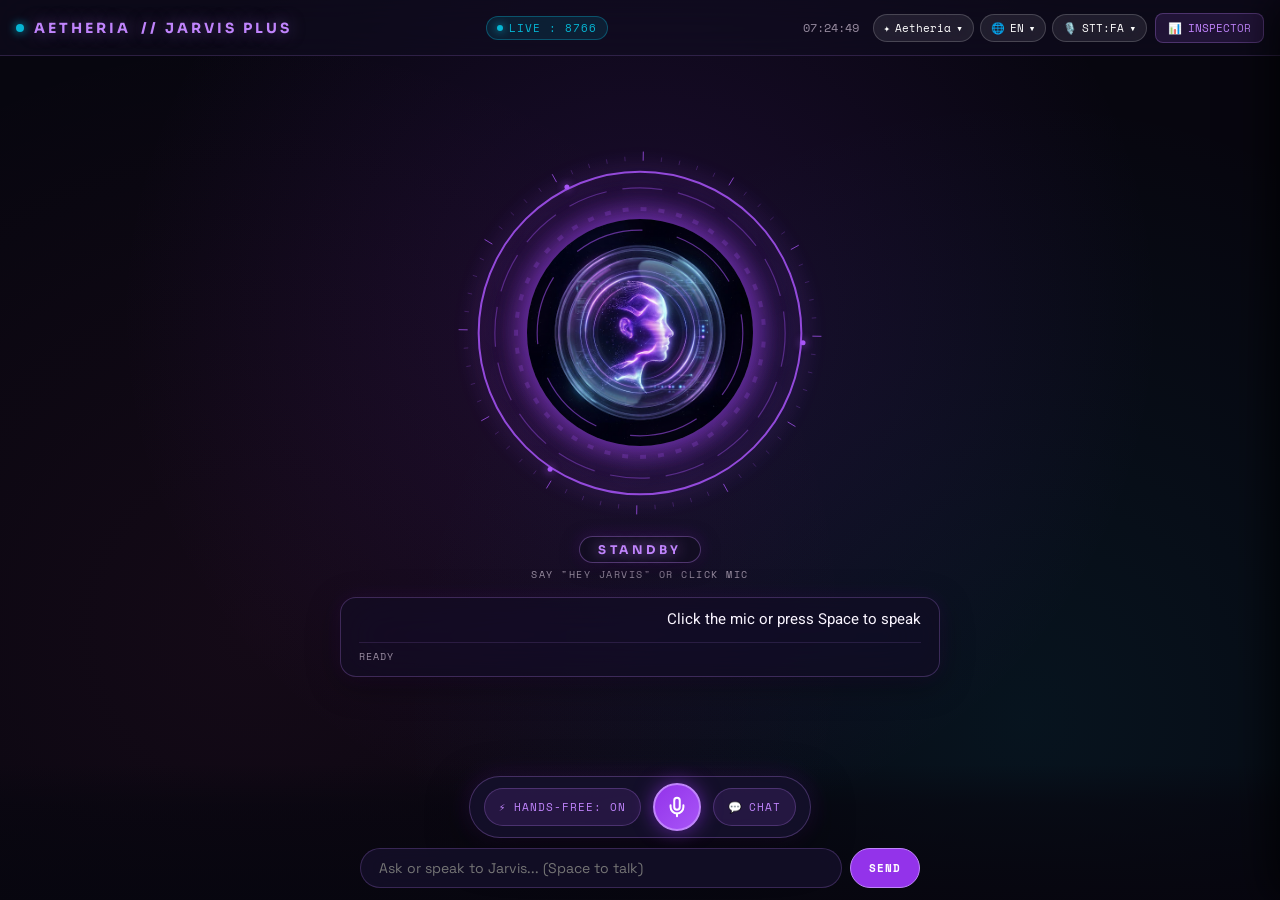
==== commit c71e4068: "feat(branding, docs): rename to Jarvis Plus, default EN, add real HUD screenshots gallery & comparis" ====
--- a/server/hud/index.html
+++ b/server/hud/index.html
@@ -3,7 +3,7 @@
 <head>
 <meta charset="utf-8">
 <meta name="viewport" content="width=device-width, initial-scale=1.0, maximum-scale=1.0, user-scalable=no, viewport-fit=cover">
-<title>J.A.R.V.I.S // Advanced AI Voice Assistant</title>
+<title>J.A.R.V.I.S PLUS // Advanced AI Voice Assistant</title>
 
 <!-- Modern Google Fonts: Sora, Space Grotesk, Space Mono, Vazirmatn (Persian), Orbitron -->
 <link rel="preconnect" href="https://fonts.googleapis.com">
